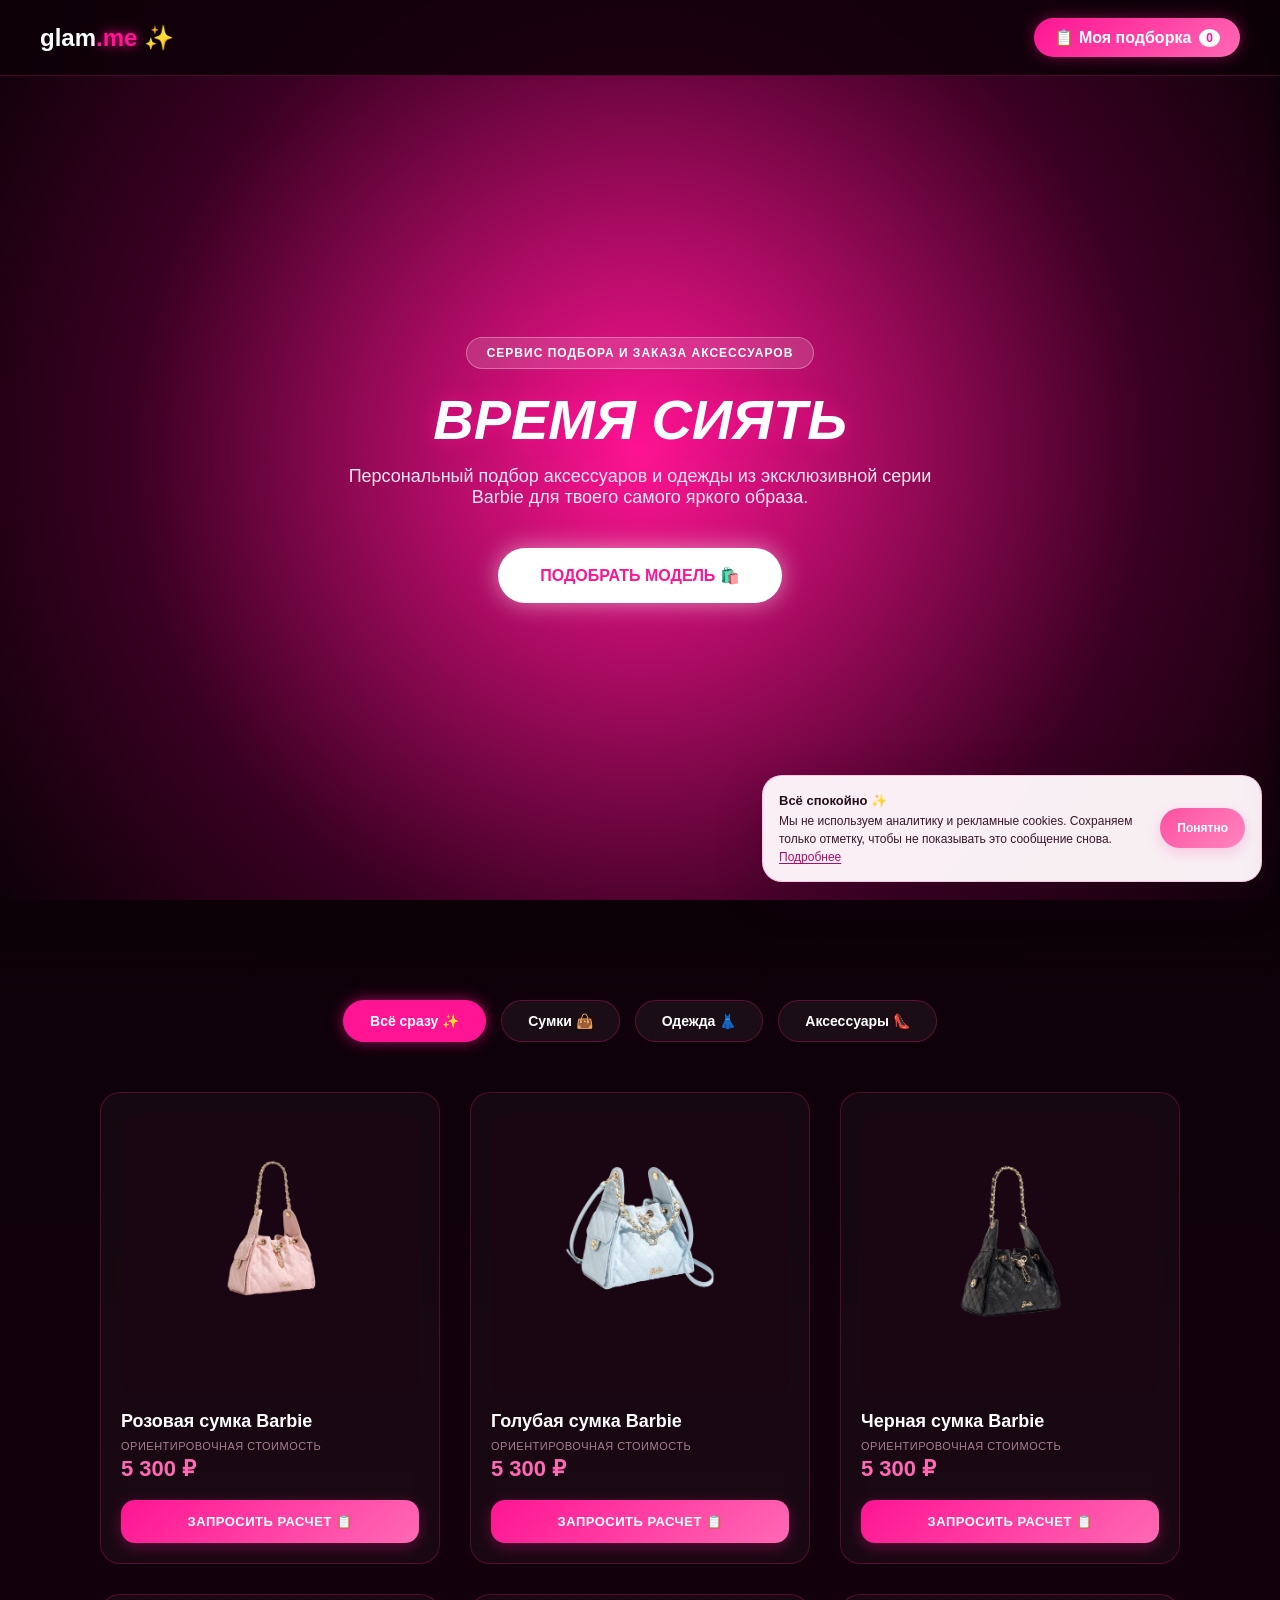
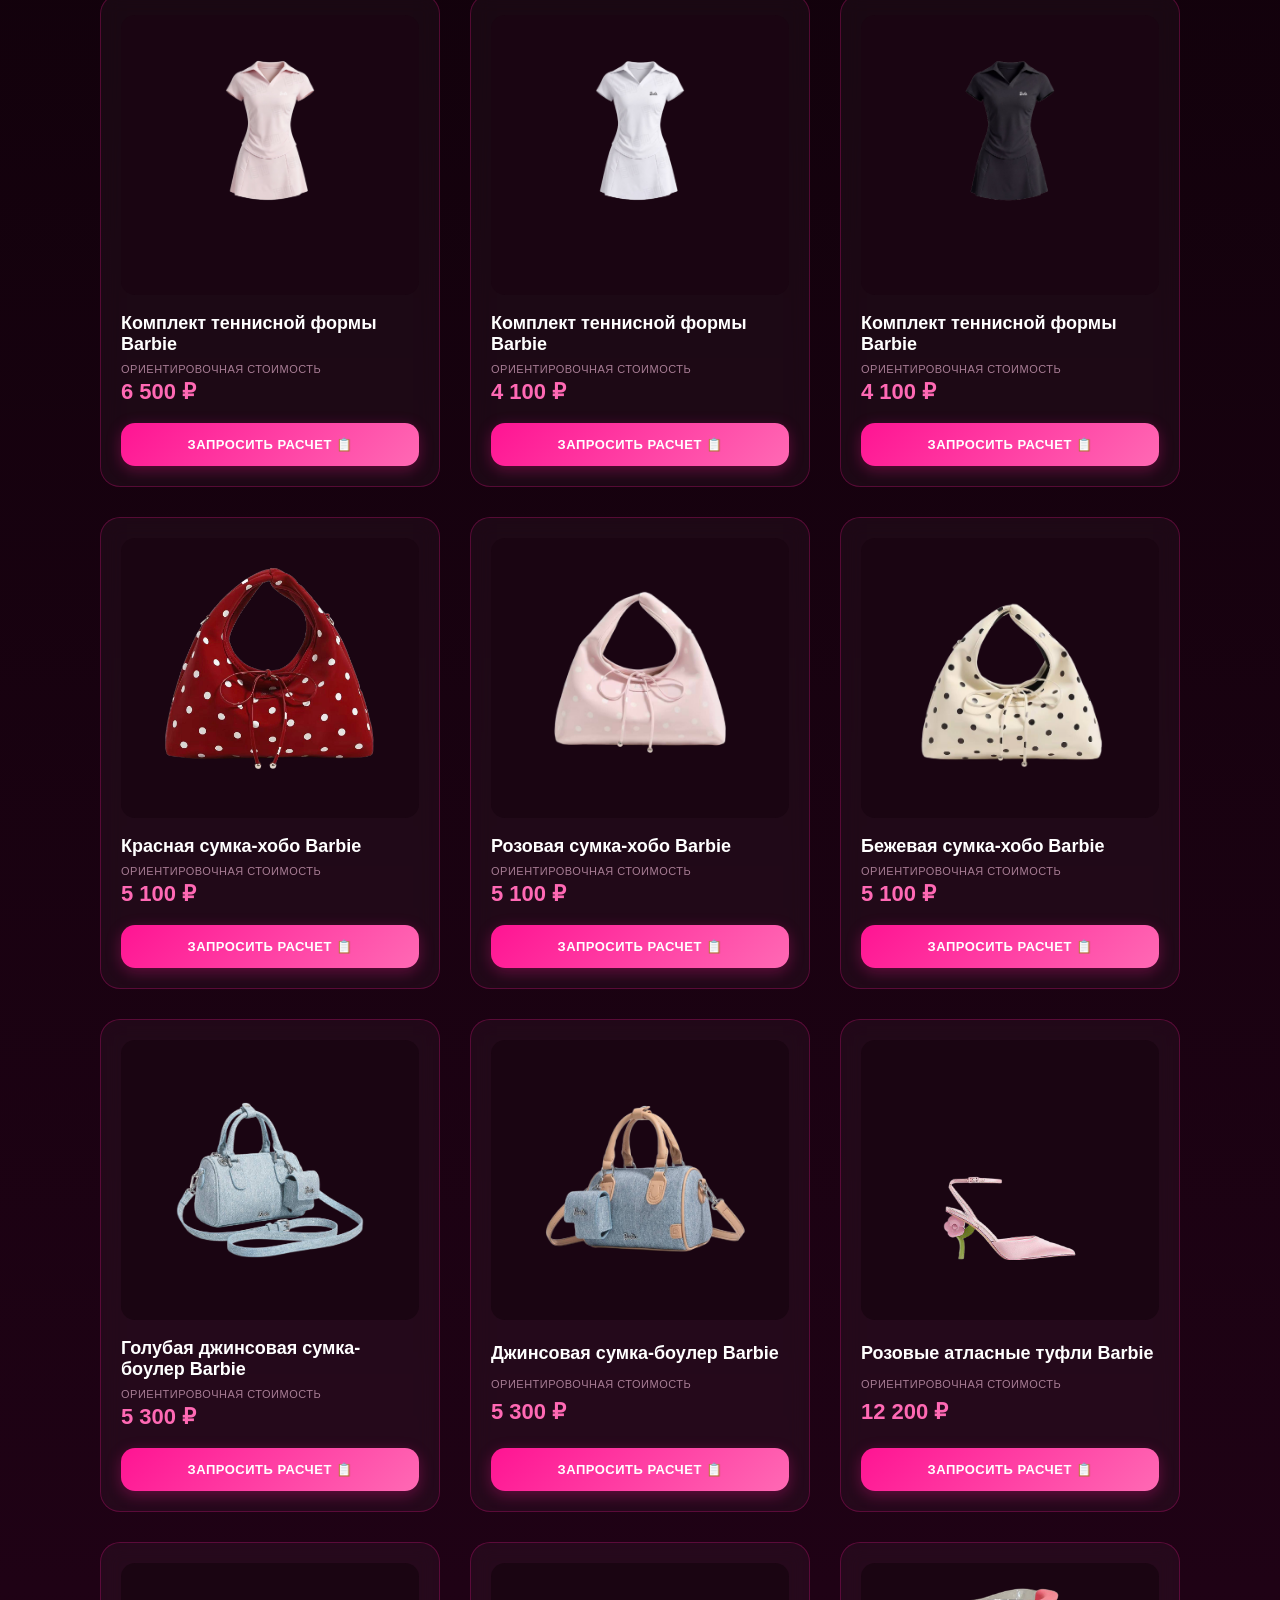
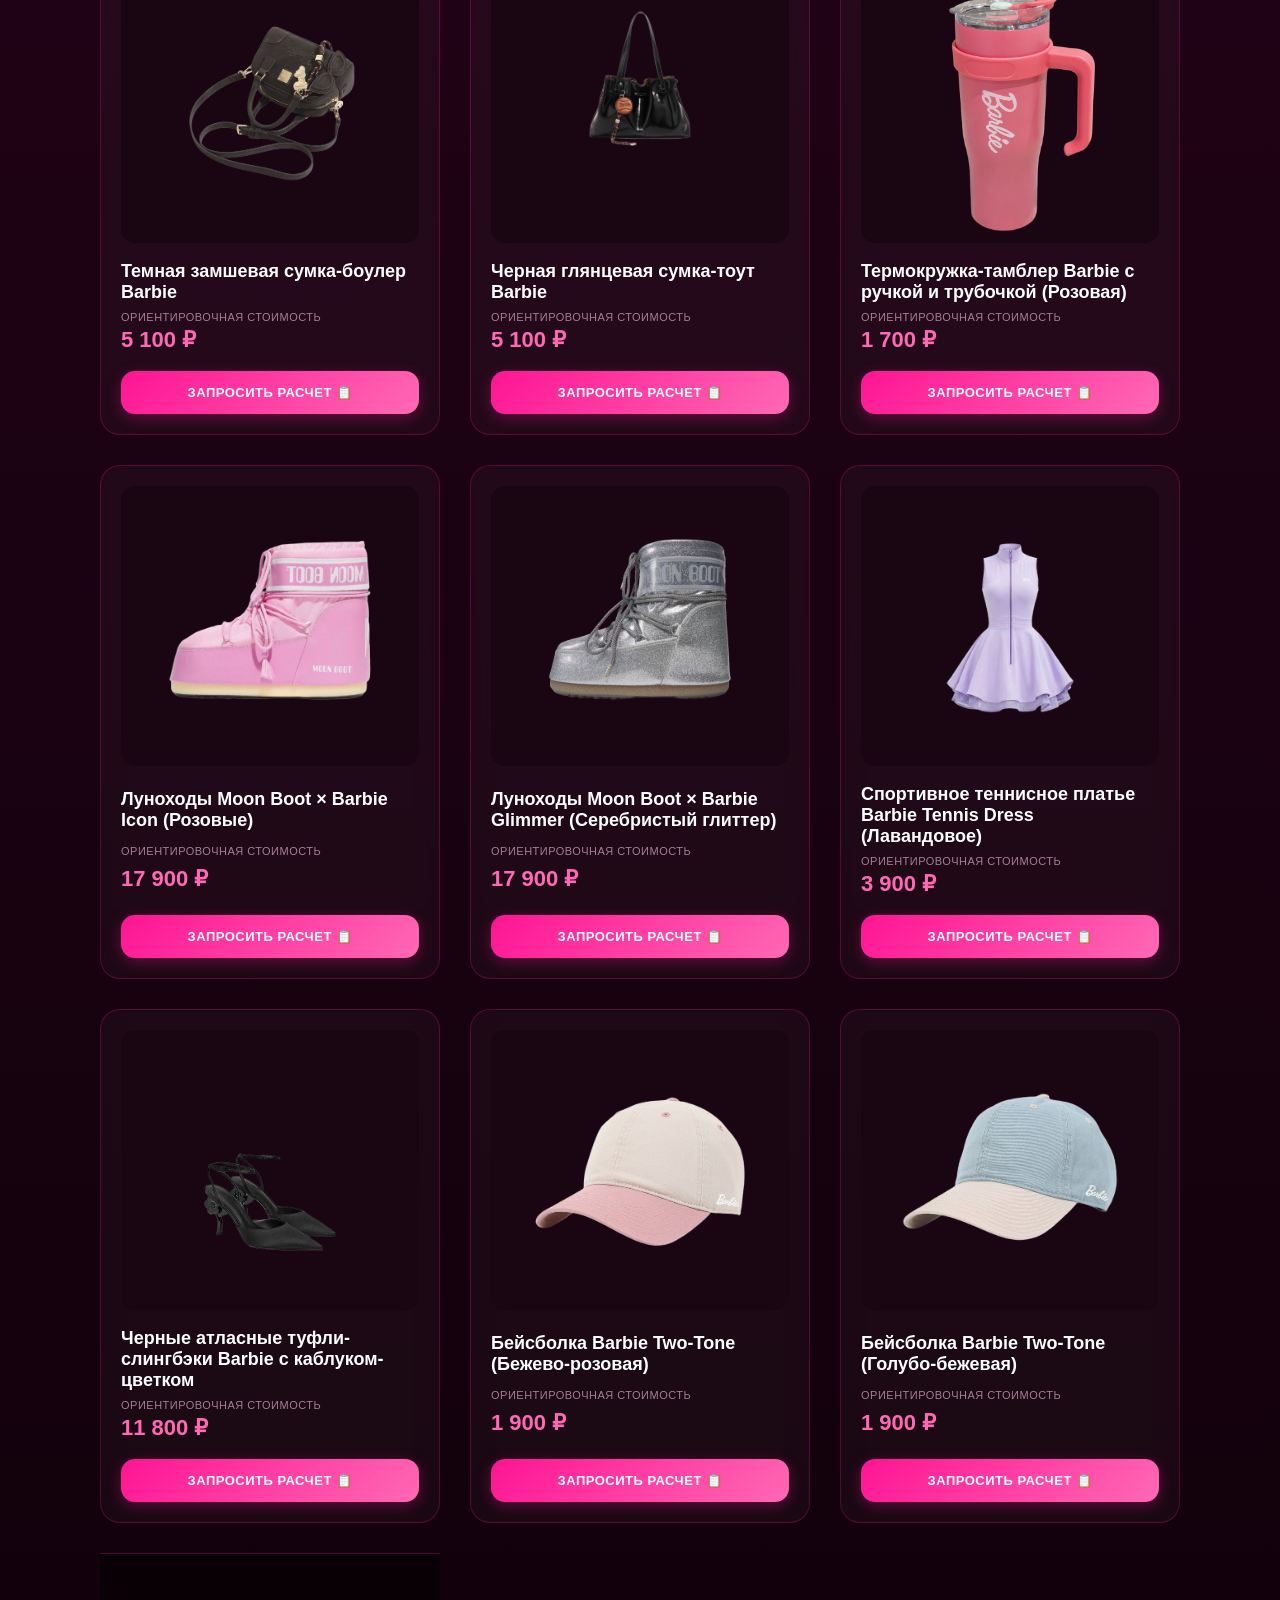
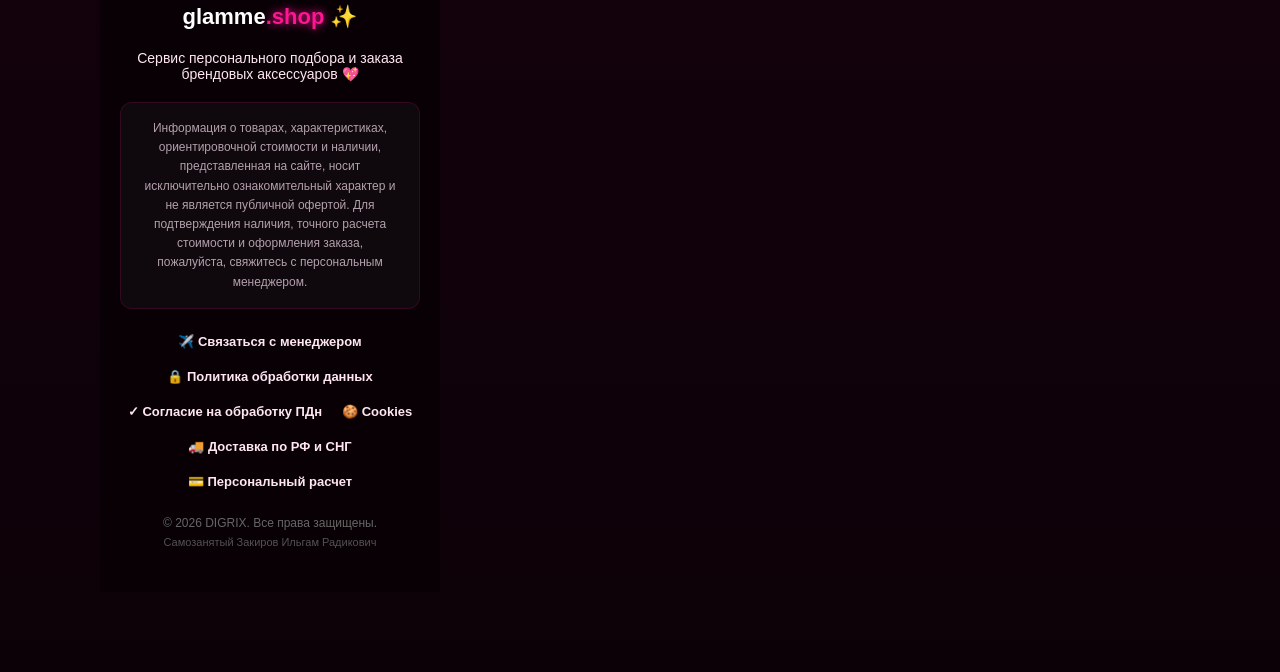
==== index.html @ 0df0a5aa "Improve GLAMME privacy compliance" ====
<!DOCTYPE html>
<html lang="ru">
<head>
  <link rel="icon" type="image/png" href="favicon.png">
  <meta charset="UTF-8">
  <meta name="viewport" content="width=device-width, initial-scale=1.0">
  <meta name="referrer" content="no-referrer">
  <title>GLAM.ME ✨ | Сервис подбора и заказа аксессуаров Барби</title>
  <link rel="canonical" href="https://glamme.shop/">
  <script src="privacy-notice.js" defer></script>
 <style>
    * {
      box-sizing: border-box;
      margin: 0;
      padding: 0;
      font-family: -apple-system, BlinkMacSystemFont, "Segoe UI", Arial, sans-serif;
    }

    html {
      scroll-behavior: smooth;
    }

    /* Кастомный курсор для всего сайта (Волшебная палочка) */
    body {
      background: #0d0108;
      cursor: url("data:image/svg+xml;utf8,<svg xmlns='http://www.w3.org/2000/svg' width='24' height='24' viewBox='0 0 24 24'><text y='20' font-size='18'>🪄</text></svg>"), auto;
      color: #ffffff;
      overflow-x: hidden;
    }

    /* При наведении на кнопки, ссылки и карточки (Блестки) */
    a, button, .card, .cat-btn, .qty-btn, .close-btn, .checkout-btn, .cart-trigger, .hero-btn {
      cursor: url("data:image/svg+xml;utf8,<svg xmlns='http://www.w3.org/2000/svg' width='24' height='24' viewBox='0 0 24 24'><text y='20' font-size='18'>✨</text></svg>"), pointer !important;
    }

    /* --- ОБНОВЛЕННЫЙ МОБИЛЬНЫЙ АДАПТИВ (iOS/Android/Telegram) --- */
    @media (max-width: 768px) {
      body {
        overflow-x: hidden;
      }

      /* Шапка */
      header {
        padding: 10px 14px !important;
      }
      .logo {
        font-size: 18px !important;
      }
      .cart-trigger {
        padding: 6px 12px !important;
        font-size: 12px !important;
        border-radius: 14px !important;
      }

      /* Главный экран (Hero) */
      .hero {
        padding: 70px 14px 30px !important;
        min-height: auto !important;
      }
      .hero-badge {
        font-size: 10px !important;
        padding: 5px 12px !important;
        margin-bottom: 12px !important;
      }
      .hero h1 {
        font-size: 32px !important;
        margin-bottom: 10px !important;
      }
      .hero p {
        font-size: 13px !important;
        line-height: 1.4 !important;
        margin-bottom: 20px !important;
      }

      /* Блок 5 шагов (аккуратный компактный скролл) */
      .steps-container {
        display: flex !important;
        flex-wrap: nowrap !important;
        overflow-x: auto !important;
        justify-content: flex-start !important;
        width: 100% !important;
        padding: 4px 0 10px !important;
        gap: 8px !important;
        -webkit-overflow-scrolling: touch;
      }
      .steps-container::-webkit-scrollbar {
        display: none;
      }
      .step-item {
        flex: 0 0 auto !important;
        font-size: 11px !important;
        padding: 6px 10px !important;
        white-space: nowrap !important;
      }
      .step-arrow {
        font-size: 10px !important;
      }

      .hero-btn {
        padding: 12px 28px !important;
        font-size: 12px !important;
        width: 100% !important;
        max-width: 280px !important;
      }

      /* Категории (строго в 1 строку со скроллом) */
      .shopping-world {
        padding: 30px 14px 60px !important;
      }
      .categories {
        display: flex !important;
        flex-wrap: nowrap !important;
        overflow-x: auto !important;
        justify-content: flex-start !important;
        padding-bottom: 8px !important;
        gap: 8px !important;
        margin-bottom: 25px !important;
        -webkit-overflow-scrolling: touch;
      }
      .categories::-webkit-scrollbar {
        display: none;
      }
      .cat-btn {
        padding: 8px 16px !important;
        font-size: 12px !important;
        flex: 0 0 auto !important;
        white-space: nowrap !important;
      }

      /* Сетка карточек */
      .grid {
        grid-template-columns: 1fr !important;
        gap: 16px !important;
      }
      .card {
        padding: 14px !important;
      }
      .img-container {
        height: 220px !important;
      }

      /* Корзина / Подборка */
      .cart-drawer {
        width: 100% !important;
        right: -100% !important;
      }
      .cart-drawer.open {
        right: 0 !important;
      }

      .modal {
        align-items: flex-start;
        overflow-y: auto;
        padding: 12px;
      }

      .modal-content {
        margin: auto 0;
        border-radius: 20px;
      }

      .modal-img-box,
      .modal-info {
        flex-basis: 100%;
      }

      .modal-img-box {
        min-height: 250px;
        padding: 18px;
      }

      .modal-img {
        max-height: 250px;
      }

      .modal-info {
        padding: 26px 18px;
      }
    }

    /* Навигация */
    header {
      position: fixed;
      top: 0;
      width: 100%;
      padding: 18px 40px;
      display: flex;
      justify-content: space-between;
      align-items: center;
      background: rgba(13, 1, 8, 0.85);
      backdrop-filter: blur(15px);
      z-index: 1000;
      border-bottom: 1px solid rgba(255, 20, 147, 0.25);
    }

    .logo {
      font-size: 24px;
      font-weight: 900;
      text-transform: lowercase;
      color: #ffffff;
      text-decoration: none;
    }

    .logo span {
      color: #ff1493;
      text-shadow: 0 0 12px #ff1493;
    }

    .cart-trigger {
      background: linear-gradient(135deg, #ff1493, #ff69b4);
      color: #fff;
      padding: 10px 20px;
      border-radius: 20px;
      font-weight: 800;
      cursor: pointer;
      display: flex;
      align-items: center;
      gap: 8px;
      box-shadow: 0 0 15px rgba(255, 20, 147, 0.4);
      transition: transform 0.2s;
    }

    .cart-trigger:hover {
      transform: scale(1.05);
    }

    .cart-badge {
      background: #fff;
      color: #ff1493;
      border-radius: 50%;
      padding: 2px 7px;
      font-size: 12px;
      font-weight: 900;
    }

    /* Главный Экран */
    .hero {
      min-height: 100vh;
      background: radial-gradient(circle at center, #ff1493 0%, #3a0022 65%, #0d0108 100%);
      display: flex;
      flex-direction: column;
      justify-content: center;
      align-items: center;
      text-align: center;
      padding: 100px 20px 60px;
    }

    .hero-badge {
      background: rgba(255, 255, 255, 0.15);
      border: 1px solid rgba(255, 255, 255, 0.3);
      backdrop-filter: blur(8px);
      padding: 8px 20px;
      border-radius: 30px;
      font-size: 12px;
      font-weight: 700;
      text-transform: uppercase;
      margin-bottom: 20px;
      letter-spacing: 1px;
    }

    .hero h1 {
      font-size: 56px;
      font-weight: 900;
      font-style: italic;
      text-transform: uppercase;
      line-height: 1.1;
      margin-bottom: 15px;
      text-shadow: 0 0 20px rgba(255, 20, 147, 0.6);
    }

    .hero p {
      font-size: 18px;
      color: #ffe6f2;
      max-width: 600px;
      margin-bottom: 40px;
    }

    /* Блок Путь клиента (5 шагов) */
    .steps-container {
      display: flex;
      align-items: center;
      justify-content: center;
      gap: 15px;
      margin-bottom: 40px;
      max-width: 950px;
      width: 100%;
    }

    .step-item {
      background: rgba(255, 255, 255, 0.08);
      border: 1px solid rgba(255, 255, 255, 0.2);
      backdrop-filter: blur(10px);
      padding: 12px 18px;
      border-radius: 16px;
      font-size: 13px;
      font-weight: 700;
      color: #fff;
      display: flex;
      align-items: center;
      gap: 8px;
      flex: 1;
      justify-content: center;
    }

    .step-arrow {
      color: #ff69b4;
      font-weight: 900;
    }

    .hero-btn {
      background: #ffffff;
      color: #ff1493;
      padding: 18px 42px;
      border-radius: 30px;
      font-weight: 900;
      text-transform: uppercase;
      border: none;
      cursor: pointer;
      box-shadow: 0 0 25px rgba(255, 255, 255, 0.5);
      transition: all 0.3s ease;
      text-decoration: none;
    }

    .hero-btn:hover {
      background: #ff1493;
      color: #ffffff;
      box-shadow: 0 0 35px #ff1493;
      transform: scale(1.05);
    }

    /* Секция Каталога */
    .shopping-world {
      min-height: 100vh;
      padding: 100px 20px 80px;
      background: linear-gradient(180deg, #0d0108 0%, #1f0215 50%, #0d0108 100%);
    }

    .categories {
      display: flex;
      justify-content: center;
      gap: 15px;
      margin-bottom: 50px;
      flex-wrap: wrap;
    }

    .cat-btn {
      background: rgba(255, 255, 255, 0.05);
      border: 1px solid rgba(255, 20, 147, 0.3);
      color: #fff;
      padding: 12px 26px;
      border-radius: 25px;
      font-weight: 700;
      font-size: 14px;
      cursor: pointer;
      transition: all 0.3s ease;
    }

    .cat-btn.active, .cat-btn:hover {
      background: #ff1493;
      border-color: #ff1493;
      box-shadow: 0 0 15px rgba(255, 20, 147, 0.6);
    }

    /* Сетка Товаров */
    .grid {
      display: grid;
      grid-template-columns: repeat(auto-fit, minmax(300px, 340px));
      justify-content: center;
      gap: 30px;
      max-width: 1200px;
      margin: 0 auto;
    }

    .card {
      background: rgba(255, 255, 255, 0.03);
      border: 1px solid rgba(255, 20, 147, 0.25);
      border-radius: 20px;
      padding: 20px;
      display: flex;
      flex-direction: column;
      justify-content: space-between;
      transition: all 0.3s ease;
      backdrop-filter: blur(10px);
      cursor: pointer;
      position: relative;
    }

    .card:hover {
      transform: translateY(-8px);
      border-color: #ff1493;
      box-shadow: 0 10px 30px rgba(255, 20, 147, 0.3);
      background: rgba(255, 20, 147, 0.05);
    }

    .zoom-hint {
      position: absolute;
      top: 30px;
      right: 30px;
      background: rgba(0, 0, 0, 0.6);
      color: #fff;
      font-size: 11px;
      padding: 5px 10px;
      border-radius: 12px;
      backdrop-filter: blur(4px);
      opacity: 0;
      transition: opacity 0.3s ease;
    }

    .card:hover .zoom-hint {
      opacity: 1;
    }

    .img-container {
      width: 100%;
      height: 280px;
      border-radius: 14px;
      overflow: hidden;
      background: #1a0512;
      display: flex;
      align-items: center;
      justify-content: center;
      margin-bottom: 18px;
    }

    .product-img {
      width: 100%;
      height: 100%;
      object-fit: contain;
      padding: 10px;
      transition: transform 0.3s ease;
    }

    .card:hover .product-img {
      transform: scale(1.05);
    }

    .product-title {
      font-size: 18px;
      font-weight: 800;
      margin-bottom: 8px;
      color: #ffffff;
    }

    .price-note {
      font-size: 11px;
      color: #a87d95;
      text-transform: uppercase;
      letter-spacing: 0.5px;
      margin-bottom: 4px;
    }

    .price {
      font-size: 22px;
      font-weight: 900;
      color: #ff69b4;
      margin-bottom: 18px;
    }

    .add-btn {
      width: 100%;
      background: linear-gradient(135deg, #ff1493, #ff69b4);
      color: #fff;
      border: none;
      padding: 14px;
      border-radius: 14px;
      font-size: 13px;
      font-weight: 800;
      text-transform: uppercase;
      letter-spacing: 0.5px;
      cursor: pointer;
      transition: all 0.3s ease;
      box-shadow: 0 4px 15px rgba(255, 20, 147, 0.3);
    }

    .add-btn:hover {
      box-shadow: 0 0 20px #ff1493;
      transform: scale(1.02);
    }

    /* МОДАЛЬНОЕ ОКНО ПРОСМОТРА */
    .modal {
      display: none;
      position: fixed;
      top: 0;
      left: 0;
      width: 100%;
      height: 100%;
      background: rgba(13, 1, 8, 0.9);
      backdrop-filter: blur(15px);
      z-index: 2000;
      justify-content: center;
      align-items: center;
      padding: 20px;
    }

    .modal.active {
      display: flex;
      animation: fadeIn 0.3s ease;
    }

    .modal-content {
      background: #180312;
      border: 1px solid #ff1493;
      border-radius: 24px;
      max-width: 800px;
      width: 100%;
      display: flex;
      flex-wrap: wrap;
      overflow: hidden;
      box-shadow: 0 0 50px rgba(255, 20, 147, 0.5);
      position: relative;
    }

    .close-btn {
      position: absolute;
      top: 15px;
      right: 20px;
      font-size: 28px;
      color: #fff;
      cursor: pointer;
      z-index: 10;
    }

    .modal-img-box {
      flex: 1 1 350px;
      background: #0d0108;
      display: flex;
      align-items: center;
      justify-content: center;
      padding: 30px;
    }

    .modal-img {
      max-width: 100%;
      max-height: 400px;
      object-fit: contain;
    }

    .modal-info {
      flex: 1 1 350px;
      padding: 40px 30px;
      display: flex;
      flex-direction: column;
      justify-content: center;
    }

    .modal-title {
      font-size: 26px;
      font-weight: 900;
      margin-bottom: 12px;
    }

    .modal-price {
      font-size: 24px;
      color: #ff69b4;
      font-weight: 900;
      margin-bottom: 20px;
    }

    .modal-desc {
      color: #ffe6f2;
      font-size: 14px;
      line-height: 1.6;
      margin-bottom: 30px;
    }

    /* БОКОВАЯ КОРЗИНА / ПОДБОРКА */
    .cart-drawer {
      position: fixed;
      top: 0;
      right: -420px;
      width: 100%;
      max-width: 400px;
      height: 100%;
      background: #150210;
      border-left: 1px solid #ff1493;
      box-shadow: -10px 0 30px rgba(0,0,0,0.8);
      z-index: 2500;
      transition: right 0.4s cubic-bezier(0.175, 0.885, 0.32, 1.275);
      display: flex;
      flex-direction: column;
      padding: 25px;
    }

    .cart-drawer.open {
      right: 0;
    }

    .cart-header {
      display: flex;
      justify-content: space-between;
      align-items: center;
      margin-bottom: 20px;
      padding-bottom: 15px;
      border-bottom: 1px solid rgba(255, 20, 147, 0.2);
    }

    .cart-title {
      font-size: 20px;
      font-weight: 900;
    }

    .cart-items {
      flex: 1;
      overflow-y: auto;
      display: flex;
      flex-direction: column;
      gap: 15px;
    }

    .cart-item {
      display: flex;
      align-items: center;
      gap: 12px;
      background: rgba(255, 255, 255, 0.05);
      padding: 10px;
      border-radius: 14px;
    }

    .cart-item-img {
      width: 60px;
      height: 60px;
      object-fit: contain;
      background: #0d0108;
      border-radius: 8px;
    }

    .cart-item-info {
      flex: 1;
    }

    .cart-item-title {
      font-size: 13px;
      font-weight: 700;
    }

    .cart-item-price {
      font-size: 13px;
      color: #ff69b4;
      font-weight: 800;
    }

    .qty-btn {
      background: #ff1493;
      border: none;
      color: #fff;
      width: 24px;
      height: 24px;
      border-radius: 6px;
      cursor: pointer;
      font-weight: 900;
    }

    .cart-footer {
      margin-top: 20px;
      padding-top: 15px;
      border-top: 1px solid rgba(255, 20, 147, 0.2);
    }

    .total-price {
      display: flex;
      justify-content: space-between;
      font-size: 18px;
      font-weight: 900;
      margin-bottom: 15px;
    }

    .checkout-btn {
      width: 100%;
      background: linear-gradient(135deg, #0088cc, #00bfff);
      color: #fff;
      border: none;
      padding: 16px;
      border-radius: 16px;
      font-size: 14px;
      font-weight: 900;
      text-transform: uppercase;
      cursor: pointer;
      display: flex;
      align-items: center;
      justify-content: center;
      gap: 8px;
      box-shadow: 0 4px 15px rgba(0, 136, 204, 0.4);
      transition: transform 0.2s;
    }

    .checkout-btn:hover {
      transform: scale(1.02);
    }

    .cart-overlay {
      display: none;
      position: fixed;
      top: 0;
      left: 0;
      width: 100%;
      height: 100%;
      background: rgba(0,0,0,0.6);
      backdrop-filter: blur(4px);
      z-index: 2400;
    }

    .cart-overlay.active {
      display: block;
    }

    @keyframes fadeIn {
      from { opacity: 0; transform: scale(0.95); }
      to { opacity: 1; transform: scale(1); }
    }

    /* ПОДВАЛ (FOOTER) И ЮРИДИЧЕСКИЙ ДИСКЛЕЙМЕР */
    footer {
      background: #080005;
      border-top: 1px solid rgba(255, 20, 147, 0.25);
      padding: 50px 20px 40px;
      text-align: center;
    }

    .footer-content {
      max-width: 850px;
      margin: 0 auto;
      display: flex;
      flex-direction: column;
      align-items: center;
      gap: 20px;
    }

    .footer-logo {
      font-size: 22px;
      font-weight: 900;
      color: #fff;
    }

    .footer-logo span {
      color: #ff1493;
      text-shadow: 0 0 10px #ff1493;
    }

    .legal-disclaimer {
      background: rgba(255, 255, 255, 0.03);
      border: 1px solid rgba(255, 20, 147, 0.15);
      padding: 16px 20px;
      border-radius: 12px;
      font-size: 12px;
      color: #b3a0ac;
      line-height: 1.6;
      text-align: center;
    }

    .footer-links {
      display: flex;
      gap: 20px;
      flex-wrap: wrap;
      justify-content: center;
      margin: 5px 0;
    }

    .footer-link {
      color: #ffe6f2;
      text-decoration: none;
      font-size: 13px;
      font-weight: 700;
      transition: color 0.3s;
    }

    .footer-link:hover {
      color: #ff1493;
    }

    .footer-copy {
      font-size: 12px;
      color: #666;
    }

    .privacy-check {
      display: flex;
      align-items: flex-start;
      gap: 10px;
      margin: 15px 0;
      font-size: 11px;
      color: #ffe6f2;
      text-align: left;
      cursor: pointer;
    }

    .privacy-check input[type="checkbox"] {
      accent-color: #ff1493;
      width: 15px;
      height: 15px;
      margin-top: 2px;
      cursor: pointer;
      flex-shrink: 0;
    }

    .privacy-check a {
      color: #ff69b4;
      text-decoration: underline;
    }

    /* СТИЛИ ДЛЯ КНОПКИ МЕНЕДЖЕРА И TELEGRAM FALLBACK */
    .modal-action-btn {
      width: 100%;
      margin-top: 12px;
      padding: 14px;
      border: none;
      border-radius: 14px;
      background: linear-gradient(135deg, #0088cc, #00bfff);
      color: #fff;
      font-size: 13px;
      font-weight: 800;
      cursor: pointer;
      transition: .25s;
    }

    .modal-action-btn:hover {
      transform: scale(1.02);
      box-shadow: 0 0 18px rgba(0, 191, 255, .45);
    }

    .tg-fallback {
      margin-top: 14px;
      padding: 14px;
      background: rgba(255, 255, 255, .05);
      border: 1px solid rgba(255, 20, 147, .2);
      border-radius: 14px;
      backdrop-filter: blur(8px);
      display: flex;
      flex-direction: column;
      gap: 10px;
      align-items: center;
    }

    .tg-fallback-title {
      font-size: 12px;
      color: #d9b7ca;
    }

    .copy-username-btn {
      width: 100%;
      border: none;
      padding: 12px;
      border-radius: 12px;
      background: #2d2030;
      color: white;
      font-weight: 700;
      cursor: pointer;
      transition: .25s;
    }

    .copy-username-btn:hover {
      background: #ff1493;
    }

    .privacy-check input[type="checkbox"]:focus-visible {
      outline: 2px solid #ffffff;
      outline-offset: 3px;
    }

    .consent-error {
      display: none;
      margin: -7px 0 12px;
      color: #ffb3d7;
      font-size: 11px;
      line-height: 1.45;
    }

    .consent-error.visible {
      display: block;
    }

    .sparkle-particle {
      position: fixed;
      z-index: 99999;
      pointer-events: none;
      color: var(--sparkle-color, #ff69b4);
      font-size: var(--sparkle-size, 14px);
      line-height: 1;
      animation: sparkleBurst 720ms ease-out forwards;
    }

    @keyframes sparkleBurst {
      from {
        opacity: 1;
        transform: translate(-50%, -50%) scale(0.7) rotate(0deg);
      }
      to {
        opacity: 0;
        transform: translate(calc(-50% + var(--sparkle-x)), calc(-50% + var(--sparkle-y))) scale(1.4) rotate(140deg);
      }
    }

    .cookie-note {
      position: fixed;
      right: 18px;
      bottom: max(18px, env(safe-area-inset-bottom));
      z-index: 1900;
      display: grid;
      grid-template-columns: minmax(0, 1fr) auto;
      gap: 14px;
      align-items: center;
      width: min(500px, calc(100% - 36px));
      padding: 15px 16px;
      border: 1px solid rgba(255, 105, 180, 0.3);
      border-radius: 20px;
      background: rgba(255, 247, 251, 0.97);
      box-shadow: 0 14px 44px rgba(34, 5, 24, 0.28);
      color: #3a172b;
      backdrop-filter: blur(14px);
    }

    .cookie-note[hidden] {
      display: none;
    }

    .cookie-note__text {
      font-size: 12px;
      line-height: 1.5;
    }

    .cookie-note__text strong {
      display: block;
      margin-bottom: 2px;
      color: #23101c;
      font-size: 13px;
    }

    .cookie-note__text a {
      color: #b20b68;
      text-underline-offset: 2px;
    }

    .cookie-note__button {
      min-height: 40px;
      padding: 10px 17px;
      border: 0;
      border-radius: 999px;
      background: linear-gradient(135deg, #ff4fa3, #ff86bd);
      color: #ffffff;
      font: inherit;
      font-size: 12px;
      font-weight: 800;
      cursor: pointer;
      box-shadow: 0 5px 14px rgba(255, 20, 147, 0.18);
    }

    .cookie-note__button:focus-visible {
      outline: 2px solid #3a172b;
      outline-offset: 3px;
    }

    @media (max-width: 560px) {
      .cookie-note {
        right: 12px;
        bottom: max(12px, env(safe-area-inset-bottom));
        width: calc(100% - 24px);
        grid-template-columns: 1fr;
        gap: 10px;
        padding: 14px;
        border-radius: 18px;
      }

      .cookie-note__button {
        width: 100%;
      }
    }

    @media (prefers-reduced-motion: reduce) {
      .sparkle-particle {
        display: none;
      }
    }
  </style>
</head>
<body>

  <header>
    <a href="#" class="logo">glam<span>.me</span> ✨</a>
    <div class="cart-trigger" onclick="toggleCart()">
      📋 Моя подборка <span class="cart-badge" id="cartCount">0</span>
    </div>
  </header>

  <section class="hero">
    <div class="hero-badge">Сервис подбора и заказа аксессуаров</div>
    <h1>время сиять</h1>
    <p>Персональный подбор аксессуаров и одежды из эксклюзивной серии Barbie для твоего самого яркого образа.</p>

    <a href="#catalog" class="hero-btn">Подобрать модель 🛍️</a>
  </section>

  <section class="shopping-world" id="catalog">
   
    <div class="categories">
      <button class="cat-btn active" onclick="filterCategory('all', this)">Всё сразу ✨</button>
      <button class="cat-btn" onclick="filterCategory('bags', this)">Сумки 👜</button>
      <button class="cat-btn" onclick="filterCategory('clothing', this)">Одежда 👗</button>
      <button class="cat-btn" onclick="filterCategory('accessories', this)">Аксессуары 👠</button>
    </div>

    <div class="grid">
      <!-- ТОВАР 1 -->
      <div class="card" data-category="bags" onclick="openModal('./bag1.PNG', 'Розовая сумка Barbie', 5300, 'Фирменная розовая сумочка из эксклюзивной коллекции Barbie.')">
        <span class="zoom-hint">🔍 Подробнее</span>
        <div class="img-container">
          <img src="./bag1.PNG" class="product-img" alt="Розовая сумка Barbie">
        </div>
        <div class="product-title">Розовая сумка Barbie</div>
        <div class="price-note">Ориентировочная стоимость</div>
        <div class="price">5 300 ₽</div>
        <button class="add-btn" onclick="event.stopPropagation(); addToCart('Розовая сумка Barbie', 5300, './bag1.PNG');">Запросить расчет 📋</button>
      </div>

      <!-- ТОВАР 2 -->
      <div class="card" data-category="bags" onclick="openModal('./bag2.PNG', 'Голубая сумка Barbie', 5300, 'Нежно-голубая модель для особенных образов.')">
        <span class="zoom-hint">🔍 Подробнее</span>
        <div class="img-container">
          <img src="./bag2.PNG" class="product-img" alt="Голубая сумка Barbie">
        </div>
        <div class="product-title">Голубая сумка Barbie</div>
        <div class="price-note">Ориентировочная стоимость</div>
        <div class="price">5 300 ₽</div>
        <button class="add-btn" onclick="event.stopPropagation(); addToCart('Голубая сумка Barbie', 5300, './bag2.PNG');">Запросить расчет 📋</button>
      </div>

      <!-- ТОВАР 3 -->
      <div class="card" data-category="bags" onclick="openModal('./bag3.PNG', 'Черная сумка Barbie', 5300, 'Классическая черная сумочка с яркими акцентами.')">
        <span class="zoom-hint">🔍 Подробнее</span>
        <div class="img-container">
          <img src="./bag3.PNG" class="product-img" alt="Черная сумка Barbie">
        </div>
        <div class="product-title">Черная сумка Barbie</div>
        <div class="price-note">Ориентировочная стоимость</div>
        <div class="price">5 300 ₽</div>
        <button class="add-btn" onclick="event.stopPropagation(); addToCart('Черная сумка Barbie', 5300, './bag3.PNG');">Запросить расчет 📋</button>
      </div>

      <!-- ТОВАР 4 -->
      <div class="card" data-category="clothing" onclick="openModal('./dress1.PNG', 'Комплект теннисной формы Barbie', 6500, 'Стильный спортивный комплект из теннисной серии Barbie.')">
        <span class="zoom-hint">🔍 Подробнее</span>
        <div class="img-container">
          <img src="./dress1.PNG" class="product-img" alt="Комплект теннисной формы Barbie">
        </div>
        <div class="product-title">Комплект теннисной формы Barbie</div>
        <div class="price-note">Ориентировочная стоимость</div>
        <div class="price">6 500 ₽</div>
        <button class="add-btn" onclick="event.stopPropagation(); addToCart('Комплект теннисной формы Barbie (Розовая)', 6500, './dress1.PNG');">Запросить расчет 📋</button>
      </div>

      <!-- ТОВАР 5 -->
      <div class="card" data-category="clothing" onclick="openModal('./dress2.PNG', 'Комплект теннисной формы Barbie', 6500, 'Стильный спортивный комплект из теннисной серии Barbie.')">
        <span class="zoom-hint">🔍 Подробнее</span>
        <div class="img-container">
          <img src="./dress2.PNG" class="product-img" alt="Комплект теннисной формы Barbie">
        </div>
        <div class="product-title">Комплект теннисной формы Barbie</div>
        <div class="price-note">Ориентировочная стоимость</div>
        <div class="price">4 100 ₽</div>
        <button class="add-btn" onclick="event.stopPropagation(); addToCart('Комплект теннисной формы Barbie (Белая)', 6500, './dress2.PNG');">Запросить расчет 📋</button>
      </div>

      <!-- ТОВАР 6 -->
      <div class="card" data-category="clothing" onclick="openModal('./dress3.PNG', 'Комплект теннисной формы Barbie', 5100, 'Стильный спортивный комплект из теннисной серии Barbie.')">
        <span class="zoom-hint">🔍 Подробнее</span>
        <div class="img-container">
          <img src="./dress3.PNG" class="product-img" alt="Комплект теннисной формы Barbie">
        </div>
        <div class="product-title">Комплект теннисной формы Barbie</div>
        <div class="price-note">Ориентировочная стоимость</div>
        <div class="price">4 100 ₽</div>
        <button class="add-btn" onclick="event.stopPropagation(); addToCart('Комплект теннисной формы Barbie (Черная)', 5100, './dress3.PNG');">Запросить расчет 📋</button>
      </div>

      <!-- ТОВАР 7 -->
      <div class="card" data-category="bags" onclick="openModal('./bag4.jpg', 'Красная сумка-хобо Barbie', 5300, 'Яркая красная сумка-хобо Barbie в стильный белый горошек.')">
        <span class="zoom-hint">🔍 Подробнее</span>
        <div class="img-container">
          <img src="./bag4.jpg" class="product-img" alt="Красная сумка-хобо Barbie">
        </div>
        <div class="product-title">Красная сумка-хобо Barbie</div>
        <div class="price-note">Ориентировочная стоимость</div>
        <div class="price">5 100 ₽</div>
        <button class="add-btn" onclick="event.stopPropagation(); addToCart('Красная сумка-хобо Barbie', 5300, './bag4.jpg');">Запросить расчет 📋</button>
      </div>

      <!-- ТОВАР 8 -->
      <div class="card" data-category="bags" onclick="openModal('./bag5.jpg', 'Розовая сумка-хобо Barbie', 5300, 'Элегантная розовая сумка-хобо Barbie в романтичный белый горошек.')">
        <span class="zoom-hint">🔍 Подробнее</span>
        <div class="img-container">
          <img src="./bag5.jpg" class="product-img" alt="Розовая сумка-хобо Barbie">
        </div>
        <div class="product-title">Розовая сумка-хобо Barbie</div>
        <div class="price-note">Ориентировочная стоимость</div>
        <div class="price">5 100 ₽</div>
        <button class="add-btn" onclick="event.stopPropagation(); addToCart('Розовая сумка-хобо Barbie', 5300, './bag5.jpg');">Запросить расчет 📋</button>
      </div>

      <!-- ТОВАР 9 -->
      <div class="card" data-category="bags" onclick="openModal('./bag6.jpg', 'Бежевая сумка-хобо Barbie', 5300, 'Утонченная бежевая сумка-хобо Barbie в классический черный горошек.')">
        <span class="zoom-hint">🔍 Подробнее</span>
        <div class="img-container">
          <img src="./bag6.jpg" class="product-img" alt="Бежевая сумка-хобо Barbie">
        </div>
        <div class="product-title">Бежевая сумка-хобо Barbie</div>
        <div class="price-note">Ориентировочная стоимость</div>
        <div class="price">5 100 ₽</div>
        <button class="add-btn" onclick="event.stopPropagation(); addToCart('Бежевая сумка-хобо Barbie', 5300, './bag6.jpg');">Запросить расчет 📋</button>
      </div>

      <!-- ТОВАР 10 -->
      <div class="card" data-category="bags" onclick="openModal('./bag7.jpg', 'Голубая джинсовая сумка-боулер Barbie', 5300, 'Трендовая голубая джинсовая сумка-боулер Barbie с мини-чехлом.')">
        <span class="zoom-hint">🔍 Подробнее</span>
        <div class="img-container">
          <img src="./bag7.jpg" class="product-img" alt="Голубая джинсовая сумка-боулер Barbie">
        </div>
        <div class="product-title">Голубая джинсовая сумка-боулер Barbie</div>
        <div class="price-note">Ориентировочная стоимость</div>
        <div class="price">5 300 ₽</div>
        <button class="add-btn" onclick="event.stopPropagation(); addToCart('Голубая джинсовая сумка-боулер Barbie', 5300, './bag7.jpg');">Запросить расчет 📋</button>
      </div>

      <!-- ТОВАР 11 -->
      <div class="card" data-category="bags" onclick="openModal('./bag8.jpg', 'Джинсовая сумка-боулер Barbie', 5300, 'Эффектная джинсовая сумка-боулер Barbie с бежевыми ручками.')">
        <span class="zoom-hint">🔍 Подробнее</span>
        <div class="img-container">
          <img src="./bag8.jpg" class="product-img" alt="Джинсовая сумка-боулер Barbie">
        </div>
        <div class="product-title">Джинсовая сумка-боулер Barbie</div>
        <div class="price-note">Ориентировочная стоимость</div>
        <div class="price">5 300 ₽</div>
        <button class="add-btn" onclick="event.stopPropagation(); addToCart('Джинсовая сумка-боулер Barbie', 5300, './bag8.jpg');">Запросить расчет 📋</button>
      </div>

      <!-- ТОВАР 12 -->
      <div class="card" data-category="accessories" onclick="openModal('./bag9.jpg', 'Розовые атласные туфли Barbie', 12000, 'Роскошные розовые атласные туфли Barbie со скульптурным каблуком-цветком.')">
        <span class="zoom-hint">🔍 Подробнее</span>
        <div class="img-container">
          <img src="./bag9.jpg" class="product-img" alt="Розовые атласные туфли Barbie">
        </div>
        <div class="product-title">Розовые атласные туфли Barbie</div>
        <div class="price-note">Ориентировочная стоимость</div>
        <div class="price">12 200 ₽</div>
        <button class="add-btn" onclick="event.stopPropagation(); addToCart('Розовые атласные туфли Barbie', 12000, './bag9.jpg');">Запросить расчет 📋</button>
      </div>

      <!-- ТОВАР 13 -->
      <div class="card" data-category="bags" onclick="openModal('./bag10.jpg', 'Темная замшевая сумка-боулер Barbie', 5300, 'Глубокая темная замшевая сумка-боулер Barbie с брелоками.')">
        <span class="zoom-hint">🔍 Подробнее</span>
        <div class="img-container">
          <img src="./bag10.jpg" class="product-img" alt="Темная замшевая сумка-боулер Barbie">
        </div>
        <div class="product-title">Темная замшевая сумка-боулер Barbie</div>
        <div class="price-note">Ориентировочная стоимость</div>
        <div class="price">5 100 ₽</div>
        <button class="add-btn" onclick="event.stopPropagation(); addToCart('Темная замшевая сумка-боулер Barbie', 5300, './bag10.jpg');">Запросить расчет 📋</button>
      </div>

      <!-- ТОВАР 14 -->
      <div class="card" data-category="bags" onclick="openModal('./bag11.jpg', 'Черная глянцевая сумка-тоут Barbie', 5300, 'Вместительная и дерзкая черная глянцевая сумка-тоут Barbie.')">
        <span class="zoom-hint">🔍 Подробнее</span>
        <div class="img-container">
          <img src="./bag11.jpg" class="product-img" alt="Черная глянцевая сумка-тоут Barbie">
        </div>
        <div class="product-title">Черная глянцевая сумка-тоут Barbie</div>
        <div class="price-note">Ориентировочная стоимость</div>
        <div class="price">5 100 ₽</div>
        <button class="add-btn" onclick="event.stopPropagation(); addToCart('Черная глянцевая сумка-тоут Barbie', 5300, './bag11.jpg');">Запросить расчет 📋</button>
      </div>

  <!-- item12.PNG -->
<div class="card" data-category="accessories" onclick="openModal('item12.PNG', 'Термокружка-тамблер Barbie с ручкой и трубочкой (Розовая)', 1700, 'Стильный термостакан объемом 1.2 л из нержавеющей стали. Сохраняет температуру горячих и холодных напитков до 12 часов.\n\nПараметры:\n• Объем: 1.2 л (40 oz)\n• Материал: Пищевая нержавеющая сталь 304, BPA-free пластик, силикон\n• Особенности: Подходит для стандартного автомобильного подстаканника, защита от протеканий\n• Цвет: Розовый матовый')">
  <span class="zoom-hint">🔍 Подробнее</span>
  <div class="img-container">
    <img src="item12.PNG" class="product-img" alt="Термокружка-тамблер Barbie">
  </div>
  <div class="product-title">Термокружка-тамблер Barbie с ручкой и трубочкой (Розовая)</div>
  <div class="price-note">Ориентировочная стоимость</div>
  <div class="price">1 700 ₽</div>
  <button class="add-btn" onclick="event.stopPropagation(); addToCart('Термокружка-тамблер Barbie с ручкой и трубочкой (Розовая)', 1700, 'item12.PNG');">Запросить расчет 📋</button>
</div>

<!-- item13.PNG -->
<div class="card" data-category="shoes" onclick="openModal('item13.PNG', 'Луноходы Moon Boot × Barbie Icon (Розовые)', 17900, 'Легендарные дутики Moon Boot в ярко-розовом исполнении Barbie. Легкая непромокаемая ткань, объёмный силуэт, фирменная шнуровка и нескользящая подошва.\n\nПараметры:\n• Материал верха: Водоотталливающий нейлон, экокожа\n• Подкладка: Мягкий утеплитель (мемори-пена)\n• Подошва: Терморезина (TRP)\n• Цвет: Розовый / Белый')">
  <span class="zoom-hint">🔍 Подробнее</span>
  <div class="img-container">
    <img src="item13.PNG" class="product-img" alt="Луноходы Moon Boot × Barbie Icon">
  </div>
  <div class="product-title">Луноходы Moon Boot × Barbie Icon (Розовые)</div>
  <div class="price-note">Ориентировочная стоимость</div>
  <div class="price">17 900 ₽</div>
  <button class="add-btn" onclick="event.stopPropagation(); addToCart('Луноходы Moon Boot × Barbie Icon (Розовые)', 17900, 'item13.PNG');">Запросить расчет 📋</button>
</div>

<!-- item14.PNG -->
<div class="card" data-category="shoes" onclick="openModal('item14.PNG', 'Луноходы Moon Boot × Barbie Glimmer (Серебристый глиттер)', 17900, 'Эффектные зимние дутики Moon Boot с сияющим серебряным глиттерным покрытием. Модель оснащена плотной регулируемой шнуровкой.\n\nПараметры:\n• Материал верха: Текстиль с глиттерным напылением, полимер\n• Подошва: Прозрачная терморезина с противоскользящим протектором\n• Особенности: Морозостойкость, влагозащита\n• Цвет: Серебристый / Глиттер')">
  <span class="zoom-hint">🔍 Подробнее</span>
  <div class="img-container">
    <img src="item14.PNG" class="product-img" alt="Луноходы Moon Boot × Barbie Glimmer">
  </div>
  <div class="product-title">Луноходы Moon Boot × Barbie Glimmer (Серебристый глиттер)</div>
  <div class="price-note">Ориентировочная стоимость</div>
  <div class="price">17 900 ₽</div>
  <button class="add-btn" onclick="event.stopPropagation(); addToCart('Луноходы Moon Boot × Barbie Glimmer (Серебристый глиттер)', 17900, 'item14.PNG');">Запросить расчет 📋</button>
</div>

<!-- item15.PNG -->
<div class="card" data-category="clothes" onclick="openModal('item15.PNG', 'Спортивное теннисное платье Barbie Tennis Dress (Лавандовое)', 3900, 'Элегантное спортивное платье-клёш с воротником-стойкой на молнии и двухслойной юбкой с сетчатым подолом из дышащей ткани.\n\nПараметры:\n• Материал: Бифлекс (полиэстер / спандекс), сетка\n• Детали: Застежка-молния спереди, аккуратная вышивка Barbie на груди\n• Крой: Приталенный, расклешенный книзу\n• Цвет: Лавандовый / Сиреневый')">
  <span class="zoom-hint">🔍 Подробнее</span>
  <div class="img-container">
    <img src="item15.PNG" class="product-img" alt="Спортивное теннисное платье Barbie Tennis Dress">
  </div>
  <div class="product-title">Спортивное теннисное платье Barbie Tennis Dress (Лавандовое)</div>
  <div class="price-note">Ориентировочная стоимость</div>
  <div class="price">3 900 ₽</div>
  <button class="add-btn" onclick="event.stopPropagation(); addToCart('Спортивное теннисное платье Barbie Tennis Dress (Лавандовое)', 3900, 'item15.PNG');">Запросить расчет 📋</button>
</div>

<!-- item16.PNG -->
<div class="card" data-category="shoes" onclick="openModal('item16.PNG', 'Черные атласные туфли-слингбэки Barbie с каблуком-цветком', 11800, 'Изящные вечерние туфли с острым носом, тонкими ремешками вокруг щиколотки и акцентным фигурным каблуком в форме бутона цветка.\n\nПараметры:\n• Материал верха: Плотный шелковистый атлас\n• Стелька: Натуральная кожа\n• Высота каблука: 8.5 см\n• Цвет: Черный')">
  <span class="zoom-hint">🔍 Подробнее</span>
  <div class="img-container">
    <img src="item16.PNG" class="product-img" alt="Черные атласные туфли-слингбэки Barbie">
  </div>
  <div class="product-title">Черные атласные туфли-слингбэки Barbie с каблуком-цветком</div>
  <div class="price-note">Ориентировочная стоимость</div>
  <div class="price">11 800 ₽</div>
  <button class="add-btn" onclick="event.stopPropagation(); addToCart('Черные атласные туфли-слингбэки Barbie с каблуком-цветком', 11800, 'item16.PNG');">Запросить расчет 📋</button>
</div>

<!-- item17.PNG -->
<div class="card" data-category="accessories" onclick="openModal('item17.PNG', 'Бейсболка Barbie Two-Tone (Бежево-розовая)', 1900, 'Двухцветная кепка в стиле casual из натурального хлопка. Светло-бежевая тулья сочетается с нежно-розовым изогнутым козырьком.\n\nПараметры:\n• Материал: 100% Хлопок\n• Размер: Регулируемый (металлическая пряжка сзади)\n• Цвет: Бежевый / Пудрово-розовый')">
  <span class="zoom-hint">🔍 Подробнее</span>
  <div class="img-container">
    <img src="item17.PNG" class="product-img" alt="Бейсболка Barbie Two-Tone Бежево-розовая">
  </div>
  <div class="product-title">Бейсболка Barbie Two-Tone (Бежево-розовая)</div>
  <div class="price-note">Ориентировочная стоимость</div>
  <div class="price">1 900 ₽</div>
  <button class="add-btn" onclick="event.stopPropagation(); addToCart('Бейсболка Barbie Two-Tone (Бежево-розовая)', 1900, 'item17.PNG');">Запросить расчет 📋</button>
</div>

<!-- item18.PNG -->
<div class="card" data-category="accessories" onclick="openModal('item18.PNG', 'Бейсболка Barbie Two-Tone (Голубо-бежевая)', 1900, 'Стильная хлопковая бейсболка в мягких пастельных тонах. Голубой купол гармонично дополнен бежевым козырьком.\n\nПараметры:\n• Материал: 100% Хлопок\n• Размер: Регулируемый\n• Цвет: Нежно-голубой / Бежевый')">
  <span class="zoom-hint">🔍 Подробнее</span>
  <div class="img-container">
    <img src="item18.PNG" class="product-img" alt="Бейсболка Barbie Two-Tone Голубо-бежевая">
  </div>
  <div class="product-title">Бейсболка Barbie Two-Tone (Голубо-бежевая)</div>
  <div class="price-note">Ориентировочная стоимость</div>
  <div class="price">1 900 ₽</div>
  <button class="add-btn" onclick="event.stopPropagation(); addToCart('Бейсболка Barbie Two-Tone (Голубо-бежевая)', 1900, 'item18.PNG');">Запросить расчет 📋</button>
</div>

 <!-- МОДАЛЬНОЕ ОКНО ПРОСМОТРА -->
  <div class="modal" id="productModal" onclick="closeModal()">
    <div class="modal-content" onclick="event.stopPropagation()">
      <span class="close-btn" onclick="closeModal()">&times;</span>
      <div class="modal-img-box">
        <img src="" id="modalImg" class="modal-img" alt="Детали товара">
      </div>
      <div class="modal-info">
        <h2 class="modal-title" id="modalTitle">Название модели</h2>
        <div class="price-note">Предварительный расчет</div>
        <div class="modal-price" id="modalPrice">0 ₽</div>
        <p class="modal-desc" id="modalDesc">Описание позиции появится здесь.</p>
        
        <button class="add-btn" id="modalAddBtn">
          Добавить в подборку 📋
        </button>

        <label class="privacy-check">
          <input type="checkbox" id="modalPrivacyAgree" aria-describedby="modalConsentError">
          <span>Даю отдельное <a href="consent.html" target="_blank" rel="noopener noreferrer">согласие на обработку персональных данных</a> для обращения через Telegram. С <a href="privacy.html" target="_blank" rel="noopener noreferrer">Политикой</a> ознакомлен(а).</span>
        </label>
        <div class="consent-error" id="modalConsentError" role="status" aria-live="polite">Поставьте галочку согласия перед переходом в Telegram.</div>

        <button class="modal-action-btn" onclick="sendSingleProductToTg()">
          💬 Написать менеджеру
        </button>

        <div class="tg-fallback">
          <span class="tg-fallback-title">
            Не открывается Telegram?
          </span>

          <button
            class="copy-username-btn"
            onclick="copyTgUsername('@kamillameneger', event)">
            Скопировать @kamillameneger 📋
          </button>
        </div>
      </div>
    </div>
  </div>

  <!-- ОВЕРЛЕЙ И БОКОВАЯ КОРЗИНА -->
  <div class="cart-overlay" id="cartOverlay" onclick="toggleCart()"></div>

  <div class="cart-drawer" id="cartDrawer">
    <div class="cart-header">
      <div class="cart-title">Ваша подборка 📋</div>
      <span class="close-btn" style="position:static;" onclick="toggleCart()">&times;</span>
    </div>

    <div class="cart-items" id="cartItems">
      <!-- Динамические товары -->
    </div>

    <div class="cart-footer">
      <!-- БЛОК ВВОДА ПРОМОКОДА -->
      <div style="margin-bottom: 15px;">
        <div style="display: flex; gap: 8px;">
          <input 
            type="text" 
            id="promoInput" 
            placeholder="Промокод" 
            style="
              flex: 1;
              padding: 10px 14px;
              background: rgba(255,255,255,0.05);
              border: 1px solid rgba(255, 20, 147, 0.4);
              border-radius: 12px;
              color: #fff;
              font-size: 13px;
              outline: none;
              text-transform: uppercase;
            "
          >
          <button 
            type="button" 
            onclick="applyPromoCode()"
            style="
              padding: 10px 16px;
              background: linear-gradient(135deg, #ff1493, #ff69b4);
              border: none;
              border-radius: 12px;
              color: #fff;
              font-weight: 800;
              cursor: pointer;
              font-size: 12px;
            "
          >Применить</button>
        </div>
        <div id="promoMsg" style="font-size: 11px; margin-top: 6px; display: none;"></div>
      </div>

      <div class="total-price">
        <span>Предварительно:</span>
        <span id="cartTotal">0 ₽</span>
      </div>

      <label class="privacy-check">
        <input type="checkbox" id="privacyAgree" aria-describedby="cartConsentError">
        <span>Даю отдельное <a href="consent.html" target="_blank" rel="noopener noreferrer">согласие на обработку персональных данных</a> для обращения через Telegram. С <a href="privacy.html" target="_blank" rel="noopener noreferrer">Политикой</a> ознакомлен(а).</span>
      </label>
      <div class="consent-error" id="cartConsentError" role="status" aria-live="polite">Поставьте галочку согласия перед переходом в Telegram.</div>

      <button class="checkout-btn" onclick="sendToTelegram()">Отправить менеджеру ✈️</button>
    </div>
  </div>

  <script>
    let cart = [];
    let appliedPromo = null;
    let promoDiscountTotal = 0;
    let currentProduct = null;

    // Скопировать юзернейм с обратной связью
    function copyTgUsername(username, event) {
      navigator.clipboard.writeText(username).then(() => {
        const btn = event.currentTarget;
        const old = btn.innerText;

        btn.innerText = "Скопировано! ✨";
        btn.style.background = "#00c853";

        setTimeout(() => {
          btn.innerText = old;
          btn.style.background = "";
        }, 1800);
      });
    }

    function requireConsent(checkboxId, errorId) {
      const checkbox = document.getElementById(checkboxId);
      const error = document.getElementById(errorId);

      if (!checkbox || !checkbox.checked) {
        if (error) error.classList.add('visible');
        if (checkbox) checkbox.focus();
        return false;
      }

      if (error) error.classList.remove('visible');
      return true;
    }

    // Отправить конкретный товар менеджеру
    function sendSingleProductToTg() {
      if (!currentProduct) return;
      if (!requireConsent('modalPrivacyAgree', 'modalConsentError')) return;

      const text = `Здравствуйте!

Меня заинтересовала позиция:

📦 ${currentProduct.title}

💰 Ориентировочная стоимость: ${currentProduct.price.toLocaleString()} ₽

Подскажите, пожалуйста:
• наличие;
• итоговую стоимость;
• сроки доставки.

Согласие на обработку персональных данных предоставлено.
Редакция согласия: 02.09.2026.`;

      window.open(
        "https://t.me/kamillameneger?text=" + encodeURIComponent(text),
        "_blank",
        "noopener,noreferrer"
      );
    }

    function triggerSparkles(event) {
      const originX = event && Number.isFinite(event.clientX) ? event.clientX : window.innerWidth / 2;
      const originY = event && Number.isFinite(event.clientY) ? event.clientY : window.innerHeight / 2;
      const colors = ['#ff1493', '#ff69b4', '#ffd166', '#ffffff'];

      for (let i = 0; i < 14; i += 1) {
        const particle = document.createElement('span');
        const angle = (Math.PI * 2 * i) / 14 + Math.random() * 0.35;
        const distance = 28 + Math.random() * 58;

        particle.className = 'sparkle-particle';
        particle.textContent = i % 3 === 0 ? '✦' : '•';
        particle.style.left = `${originX}px`;
        particle.style.top = `${originY}px`;
        particle.style.setProperty('--sparkle-x', `${Math.cos(angle) * distance}px`);
        particle.style.setProperty('--sparkle-y', `${Math.sin(angle) * distance}px`);
        particle.style.setProperty('--sparkle-color', colors[i % colors.length]);
        particle.style.setProperty('--sparkle-size', `${10 + Math.random() * 8}px`);
        document.body.appendChild(particle);

        particle.addEventListener('animationend', function () {
          particle.remove();
        }, { once: true });
      }
    }

    function filterCategory(category, btnElement) {
      document.querySelectorAll('.cat-btn').forEach(btn => btn.classList.remove('active'));
      btnElement.classList.add('active');

      const cards = document.querySelectorAll('.grid .card');
      cards.forEach(card => {
        const cardCategory = card.getAttribute('data-category');
        if (category === 'all' || cardCategory === category) {
          card.style.display = 'flex';
        } else {
          card.style.display = 'none';
        }
      });
    }

    function openModal(imgSrc, title, price, desc) {
      currentProduct = {
        title,
        price,
        img: imgSrc
      };

      document.getElementById('modalImg').src = imgSrc;
      document.getElementById('modalTitle').innerText = title;
      document.getElementById('modalPrice').innerText = price.toLocaleString() + ' ₽';
      document.getElementById('modalDesc').innerText = desc;
      const modalConsentError = document.getElementById('modalConsentError');
      if (modalConsentError) modalConsentError.classList.remove('visible');
      
      document.getElementById('modalAddBtn').onclick = function(e) {
        addToCart(title, price, imgSrc, e);
        closeModal();
      };

      document.getElementById('productModal').classList.add('active');
    }

    function closeModal() {
      document.getElementById('productModal').classList.remove('active');
    }

    function toggleCart() {
      document.getElementById('cartDrawer').classList.toggle('open');
      document.getElementById('cartOverlay').classList.toggle('active');
    }

    function addToCart(title, price, img, event) {
      if (event) triggerSparkles(event);

      const existingItem = cart.find(item => item.title === title);

      if (existingItem) {
        existingItem.quantity += 1;
      } else {
        cart.push({ title, price, img, quantity: 1 });
      }

      updateCartDisplay();
      toggleCart();
    }

    function changeQty(index, delta) {
      cart[index].quantity += delta;
      if (cart[index].quantity <= 0) {
        cart.splice(index, 1);
      }
      updateCartDisplay();
    }

    function applyPromoCode() {
      const input = document.getElementById('promoInput');
      const msg = document.getElementById('promoMsg');
      if (!input || !msg) return;

      const code = input.value.trim().toUpperCase();
      const totalCount = cart.reduce((sum, item) => sum + item.quantity, 0);

      if (totalCount === 0) {
        msg.style.display = 'block';
        msg.style.color = '#ff4d4d';
        msg.innerText = 'Сначала добавьте товары в подборку!';
        return;
      }

      if (code === 'БЛЕСК') {
        appliedPromo = 'БЛЕСК';
        msg.style.display = 'block';
        msg.style.color = '#00ff88';
        msg.innerText = `✨ Промокод БЛЕСК применен! (-300 ₽ на каждый товар)`;
      } else if (code === '') {
        appliedPromo = null;
        msg.style.display = 'none';
      } else {
        appliedPromo = null;
        msg.style.display = 'block';
        msg.style.color = '#ff4d4d';
        msg.innerText = 'Неверный промокод';
      }

      updateCartDisplay();
    }

    function updateCartDisplay() {
      const cartItemsContainer = document.getElementById('cartItems');
      const cartCount = document.getElementById('cartCount');
      const cartTotal = document.getElementById('cartTotal');

      // 1. Считаем общее количество
      const totalCount = cart.reduce((sum, item) => sum + item.quantity, 0);
      if (cartCount) cartCount.innerText = totalCount;

      // 2. Отрисовываем товары в подборке
      cartItemsContainer.innerHTML = '';
      if (cart.length === 0) {
        cartItemsContainer.innerHTML = '<div style="text-align:center; color:#888; margin-top:20px; font-size:13px;">Подборка пока пуста ✨</div>';
        appliedPromo = null;
        promoDiscountTotal = 0;
        const msg = document.getElementById('promoMsg');
        if (msg) msg.style.display = 'none';
      } else {
        cart.forEach((item, index) => {
          const itemEl = document.createElement('div');
          itemEl.className = 'cart-item';
          itemEl.innerHTML = `
            <img src="${item.img}" class="cart-item-img" alt="${item.title}">
            <div class="cart-item-info">
              <div class="cart-item-title">${item.title}</div>
              <div class="cart-item-price">${(item.price * item.quantity).toLocaleString()} ₽</div>
            </div>
            <div style="display:flex; align-items:center; gap:6px;">
              <button class="qty-btn" onclick="changeQty(${index}, -1)">-</button>
              <span style="font-size:12px; font-weight:800;">${item.quantity}</span>
              <button class="qty-btn" onclick="changeQty(${index}, 1)">+</button>
            </div>
          `;
          cartItemsContainer.appendChild(itemEl);
        });
      }

      // 3. Расчет стоимости и скидки
      const rawTotal = cart.reduce((sum, item) => sum + (item.price * item.quantity), 0);

      if (appliedPromo === 'БЛЕСК') {
        promoDiscountTotal = totalCount * 300;
      } else {
        promoDiscountTotal = 0;
      }

      const finalTotal = Math.max(0, rawTotal - promoDiscountTotal);

      if (promoDiscountTotal > 0) {
        cartTotal.innerHTML = `<s style="opacity: 0.5; font-size: 0.8em; margin-right: 6px;">${rawTotal.toLocaleString()} ₽</s> ${finalTotal.toLocaleString()} ₽`;
      } else {
        cartTotal.innerText = `${finalTotal.toLocaleString()} ₽`;
      }
    }

    function sendToTelegram() {
      if (!requireConsent('privacyAgree', 'cartConsentError')) return;

      if (cart.length === 0) {
        alert('Пожалуйста, добавьте хотя бы одну позицию в подборку!');
        return;
      }

      const rawTotal = cart.reduce((sum, item) => sum + (item.price * item.quantity), 0);
      const finalTotal = Math.max(0, rawTotal - promoDiscountTotal);

      let message = "Здравствуйте! Хочу уточнить детали и оформить заявку на подбор позиции из каталога glamme.shop:\n\n📋 Подборка позиций:\n";

      cart.forEach((item, index) => {
        const sum = item.price * item.quantity;
        message += `${index + 1}. ${item.title} (${item.quantity} шт.) — около ${sum.toLocaleString()} ₽\n`;
      });

      if (appliedPromo) {
        message += `\n🎟 Промокод: ${appliedPromo}`;
        message += `\n💖 Скидка: -${promoDiscountTotal.toLocaleString()} ₽ (300 ₽ × ${cart.reduce((s, k) => s + k.quantity, 0)} шт.)`;
      }

      message += `\n\n💰 Предварительный расчет: ${finalTotal.toLocaleString()} ₽\n\nПодскажите, пожалуйста, по следующим этапам:\n1. Уточнение наличия;\n2. Согласование итоговой цены;\n3. Способы оплаты;\n4. Детали доставки. ✨`;
      message += `\n\nСогласие на обработку персональных данных предоставлено.\nРедакция согласия: 02.09.2026.`;

      const telegramUrl = `https://t.me/kamillameneger?text=${encodeURIComponent(message)}`;
      window.open(telegramUrl, '_blank', 'noopener,noreferrer');
    }
  </script>

  <!-- ПОДВАЛ САЙТА С ЮРИДИЧЕСКИМ ДИСКЛЕЙМЕРОМ -->
  <footer>
    <div class="footer-content">
      <div class="footer-logo">glamme<span>.shop</span> ✨</div>
      <p style="font-size: 14px; color: #ffe6f2;">Сервис персонального подбора и заказа брендовых аксессуаров 💖</p>
      
      <!-- ДИСКЛЕЙМЕР ОТСУТСТВИЯ ПУБЛИЧНОЙ ОФЕРТЫ -->
      <div class="legal-disclaimer">
        Информация о товарах, характеристиках, ориентировочной стоимости и наличии, представленная на сайте, носит исключительно ознакомительный характер и не является публичной офертой. Для подтверждения наличия, точного расчета стоимости и оформления заказа, пожалуйста, свяжитесь с персональным менеджером.
      </div>

      <div class="footer-links">
        <a href="https://t.me/kamillameneger" target="_blank" rel="noopener noreferrer" class="footer-link">✈️ Связаться с менеджером</a>
        <a href="privacy.html" target="_blank" rel="noopener noreferrer" class="footer-link">🔒 Политика обработки данных</a>
        <a href="consent.html" target="_blank" rel="noopener noreferrer" class="footer-link">✓ Согласие на обработку ПДн</a>
        <a href="cookies.html" target="_blank" rel="noopener noreferrer" class="footer-link">🍪 Cookies</a>
        <span class="footer-link">🚚 Доставка по РФ и СНГ</span>
        <span class="footer-link">💳 Персональный расчет</span>
      </div>

      <!-- РЕКВИЗИТЫ И АВТОРСКИЕ ПРАВА -->
      <div class="footer-copy" style="line-height: 1.6;">
        © 2026 DIGRIX. Все права защищены.<br>
        <span style="opacity: 0.8; font-size: 11px;">Самозанятый Закиров Ильгам Радикович</span>
      </div>
    </div>
  </footer>

  <aside class="cookie-note" id="cookieNotice" aria-label="Информация о локальном хранилище" hidden>
    <div class="cookie-note__text">
      <strong>Всё спокойно ✨</strong>
      Мы не используем аналитику и рекламные cookies. Сохраняем только отметку, чтобы не показывать это сообщение снова. <a href="cookies.html" target="_blank" rel="noopener noreferrer">Подробнее</a>
    </div>
    <button class="cookie-note__button" id="cookieNoticeAccept" type="button">Понятно</button>
  </aside>

</body>
</html>
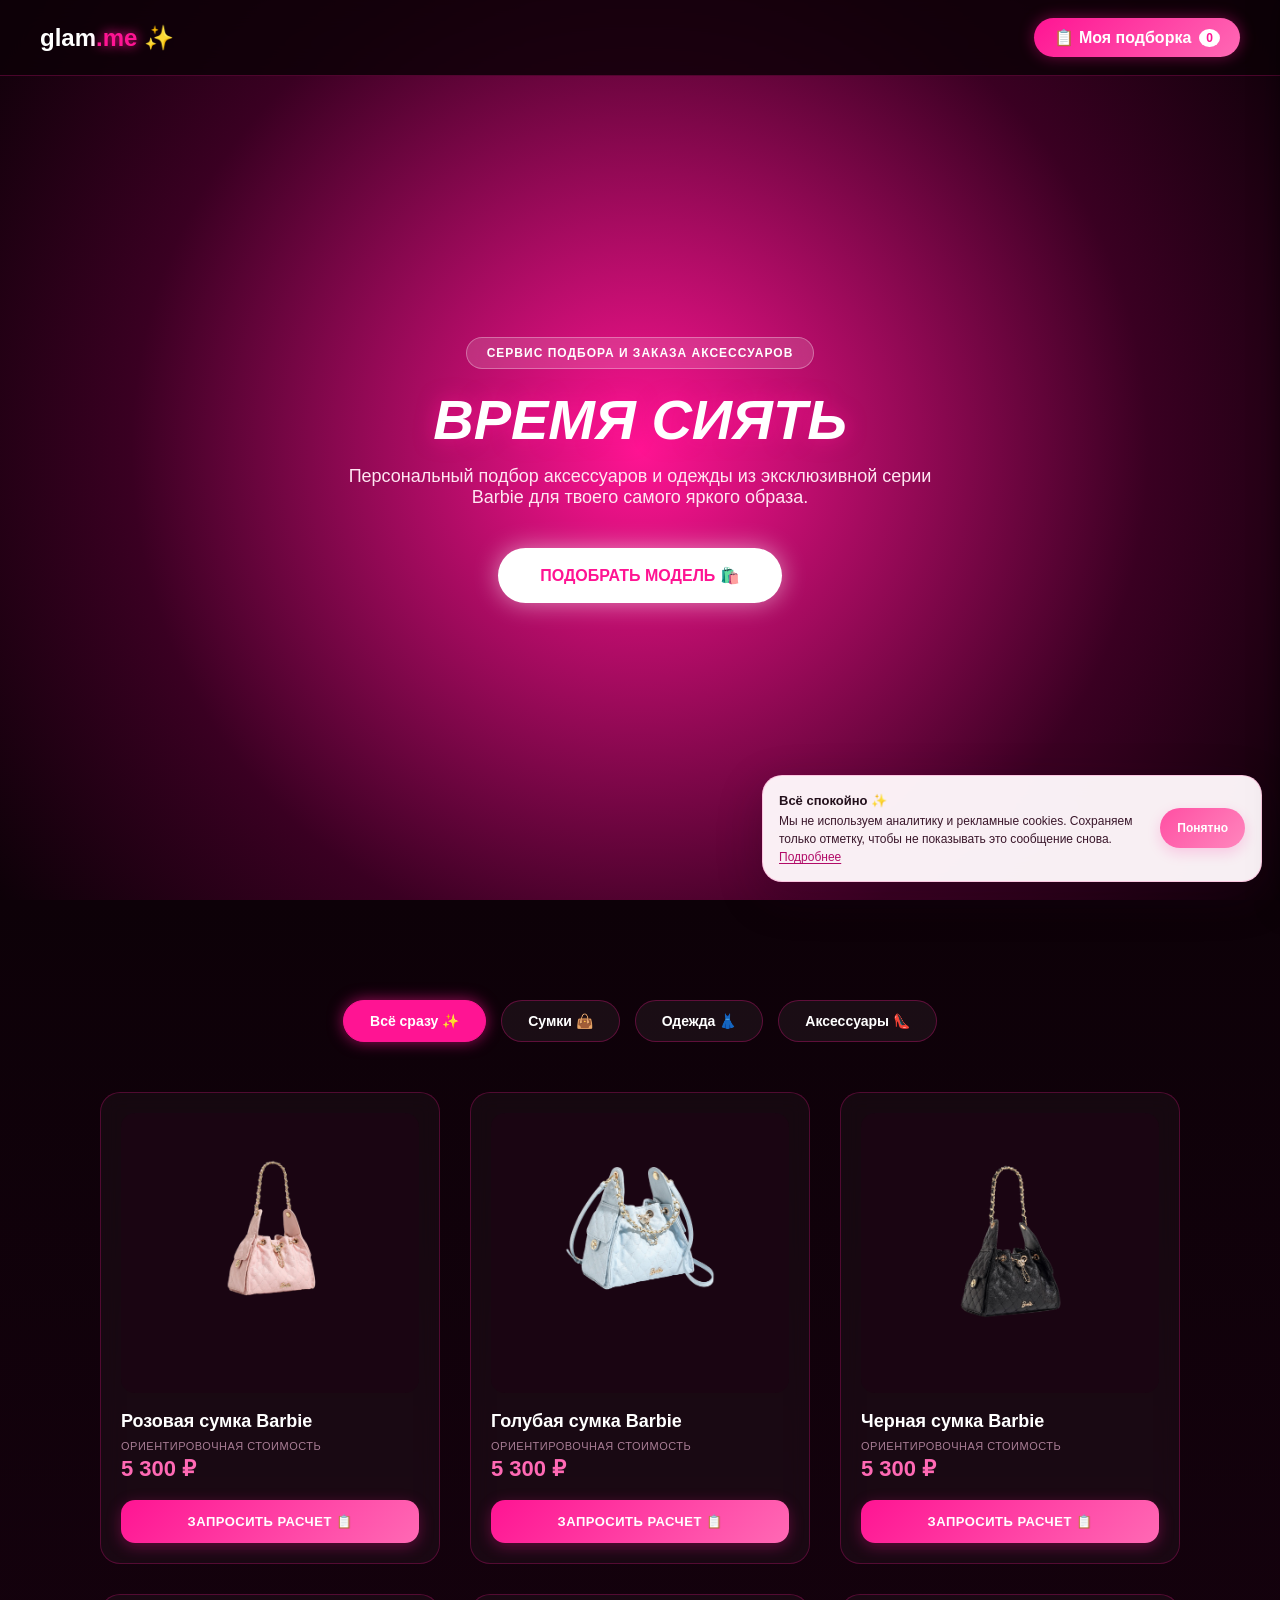
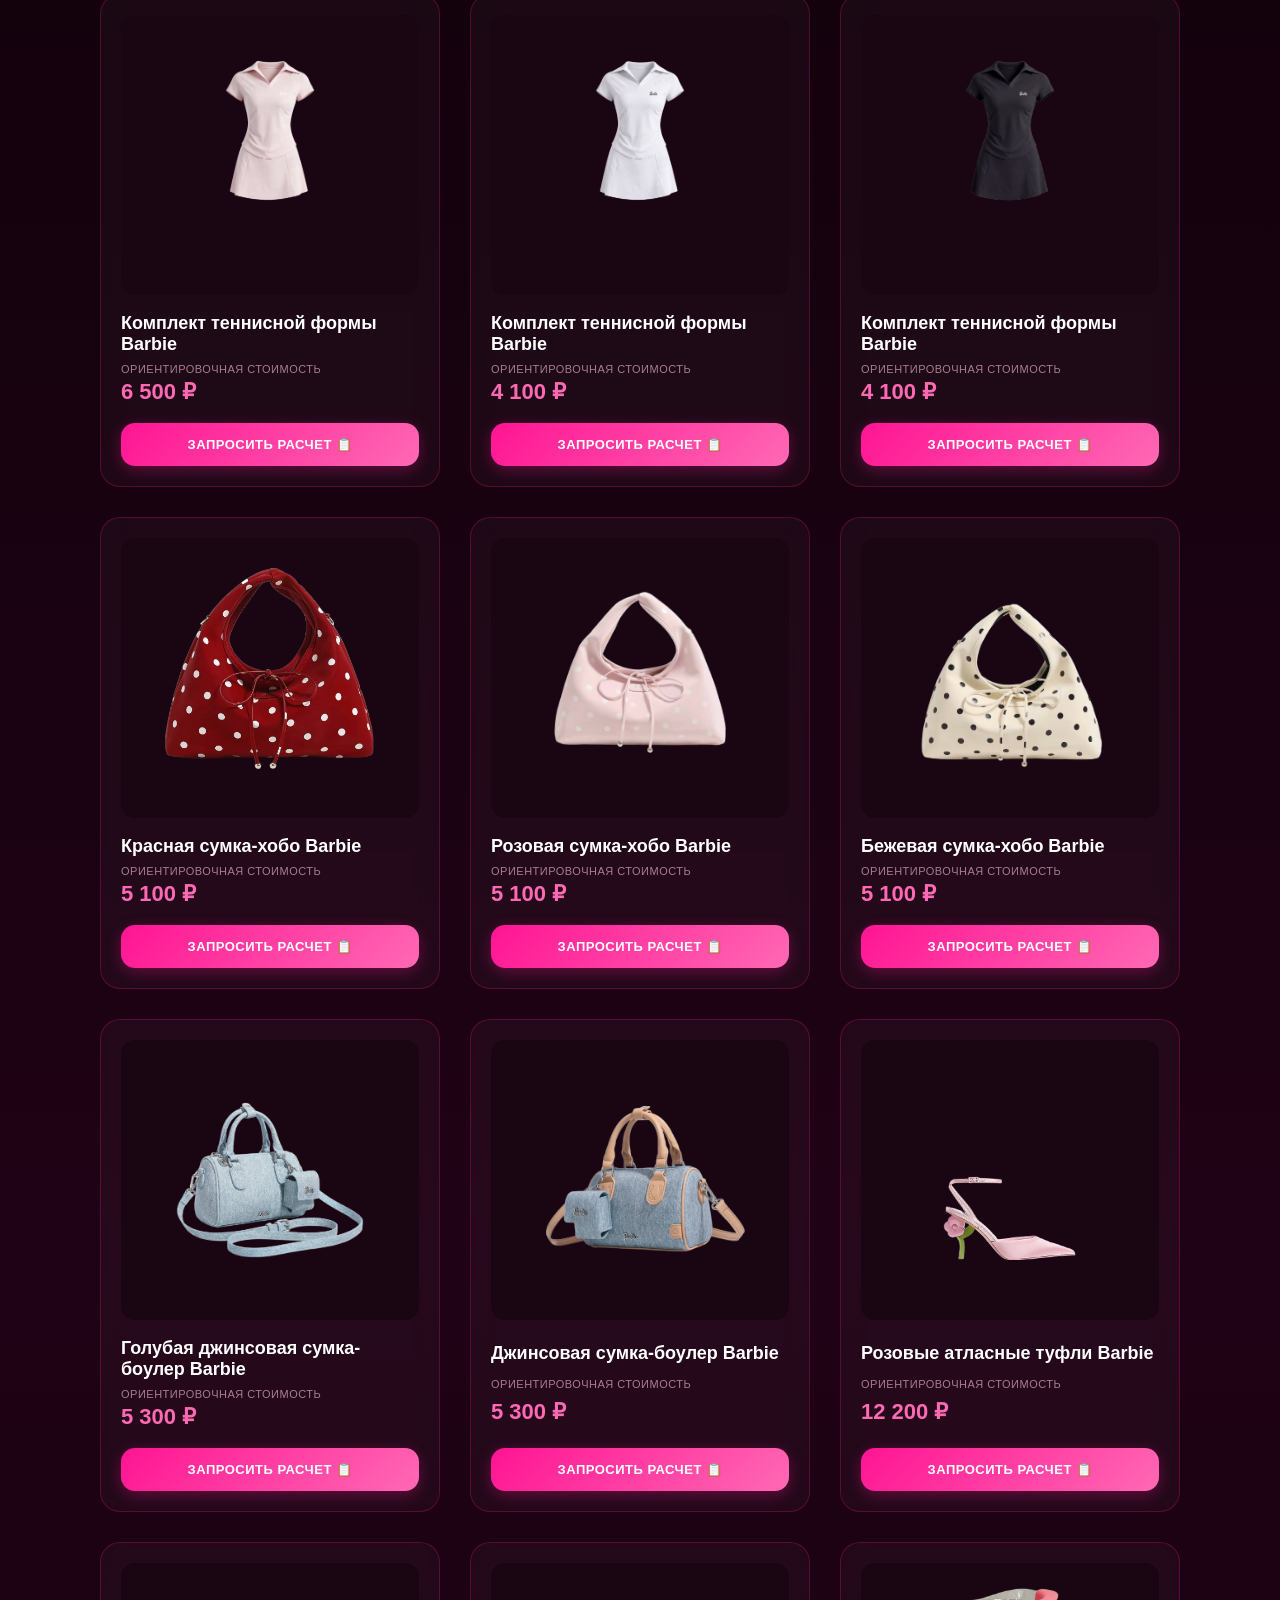
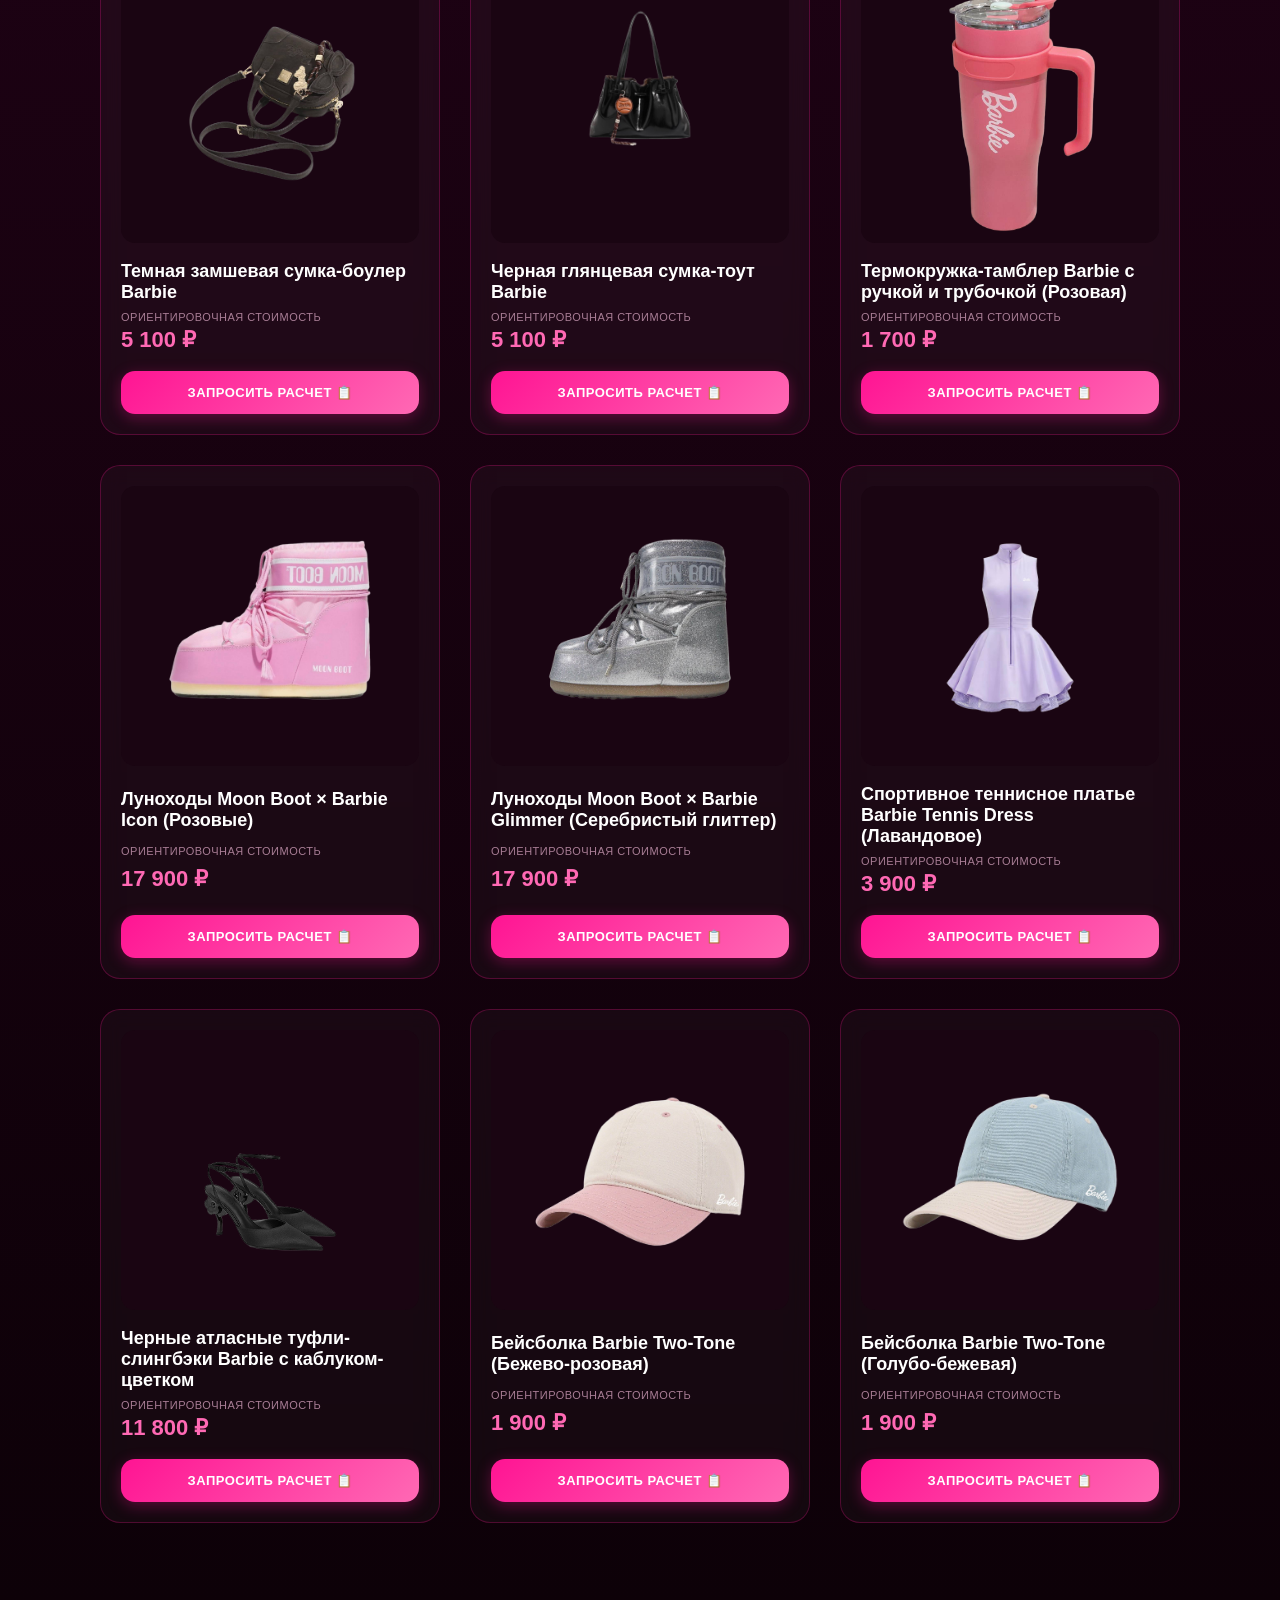
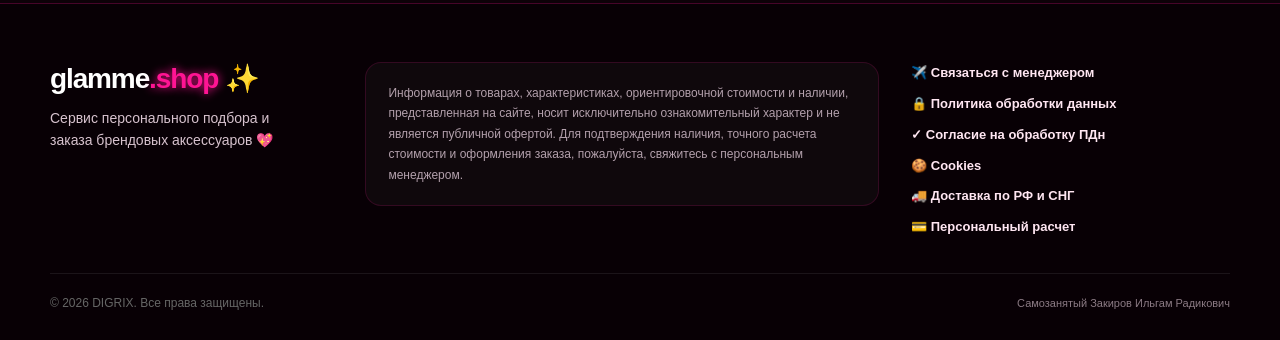
==== commit a598bb31: "Fix desktop footer layout" ====
--- a/index.html
+++ b/index.html
@@ -713,23 +713,27 @@
     footer {
       background: #080005;
       border-top: 1px solid rgba(255, 20, 147, 0.25);
-      padding: 50px 20px 40px;
-      text-align: center;
+      padding: 58px 32px 30px;
     }
 
     .footer-content {
-      max-width: 850px;
+      max-width: 1180px;
       margin: 0 auto;
-      display: flex;
-      flex-direction: column;
-      align-items: center;
-      gap: 20px;
+      display: grid;
+      grid-template-columns: minmax(210px, 0.8fr) minmax(360px, 1.45fr) minmax(250px, 0.9fr);
+      align-items: start;
+      gap: 32px;
+    }
+
+    .footer-brand {
+      text-align: left;
     }
 
     .footer-logo {
-      font-size: 22px;
+      font-size: 28px;
       font-weight: 900;
       color: #fff;
+      letter-spacing: -0.04em;
     }
 
     .footer-logo span {
@@ -737,23 +741,30 @@
       text-shadow: 0 0 10px #ff1493;
     }
 
+    .footer-tagline {
+      max-width: 260px;
+      margin-top: 12px;
+      color: #d7c2ce;
+      font-size: 14px;
+      line-height: 1.6;
+    }
+
     .legal-disclaimer {
       background: rgba(255, 255, 255, 0.03);
       border: 1px solid rgba(255, 20, 147, 0.15);
-      padding: 16px 20px;
-      border-radius: 12px;
+      padding: 20px 22px;
+      border-radius: 16px;
       font-size: 12px;
       color: #b3a0ac;
-      line-height: 1.6;
-      text-align: center;
+      line-height: 1.7;
+      text-align: left;
     }
 
     .footer-links {
-      display: flex;
-      gap: 20px;
-      flex-wrap: wrap;
-      justify-content: center;
-      margin: 5px 0;
+      display: grid;
+      gap: 12px;
+      justify-items: start;
+      padding-top: 2px;
     }
 
     .footer-link {
@@ -761,6 +772,7 @@
       text-decoration: none;
       font-size: 13px;
       font-weight: 700;
+      line-height: 1.45;
       transition: color 0.3s;
     }
 
@@ -769,8 +781,88 @@
     }
 
     .footer-copy {
+      grid-column: 1 / -1;
+      display: flex;
+      align-items: center;
+      justify-content: space-between;
+      gap: 24px;
+      width: 100%;
+      margin-top: 4px;
+      padding-top: 22px;
+      border-top: 1px solid rgba(255, 255, 255, 0.08);
       font-size: 12px;
       color: #666;
+    }
+
+    .footer-operator {
+      color: #8b7a84;
+      font-size: 11px;
+      text-align: right;
+    }
+
+    @media (max-width: 900px) {
+      .footer-content {
+        grid-template-columns: minmax(190px, 0.75fr) minmax(330px, 1.25fr);
+      }
+
+      .footer-links {
+        grid-column: 1 / -1;
+        display: flex;
+        flex-wrap: wrap;
+        gap: 12px 22px;
+      }
+    }
+
+    @media (max-width: 768px) {
+      footer {
+        padding: 42px 16px 30px;
+        text-align: center;
+      }
+
+      .footer-content {
+        display: flex;
+        flex-direction: column;
+        align-items: center;
+        gap: 20px;
+      }
+
+      .footer-brand,
+      .legal-disclaimer {
+        text-align: center;
+      }
+
+      .footer-logo {
+        font-size: 22px;
+      }
+
+      .footer-tagline {
+        max-width: 320px;
+        margin-top: 8px;
+      }
+
+      .legal-disclaimer {
+        padding: 16px 18px;
+      }
+
+      .footer-links {
+        display: flex;
+        justify-content: center;
+        justify-items: initial;
+        gap: 14px 20px;
+        padding-top: 0;
+      }
+
+      .footer-copy {
+        display: block;
+        padding-top: 18px;
+        line-height: 1.7;
+      }
+
+      .footer-operator {
+        display: block;
+        margin-top: 4px;
+        text-align: center;
+      }
     }
 
     .privacy-check {
@@ -1250,6 +1342,9 @@
   <div class="price">1 900 ₽</div>
   <button class="add-btn" onclick="event.stopPropagation(); addToCart('Бейсболка Barbie Two-Tone (Голубо-бежевая)', 1900, 'item18.PNG');">Запросить расчет 📋</button>
 </div>
+
+    </div>
+  </section>
 
  <!-- МОДАЛЬНОЕ ОКНО ПРОСМОТРА -->
   <div class="modal" id="productModal" onclick="closeModal()">
@@ -1640,8 +1735,10 @@
   <!-- ПОДВАЛ САЙТА С ЮРИДИЧЕСКИМ ДИСКЛЕЙМЕРОМ -->
   <footer>
     <div class="footer-content">
-      <div class="footer-logo">glamme<span>.shop</span> ✨</div>
-      <p style="font-size: 14px; color: #ffe6f2;">Сервис персонального подбора и заказа брендовых аксессуаров 💖</p>
+      <div class="footer-brand">
+        <div class="footer-logo">glamme<span>.shop</span> ✨</div>
+        <p class="footer-tagline">Сервис персонального подбора и заказа брендовых аксессуаров 💖</p>
+      </div>
       
       <!-- ДИСКЛЕЙМЕР ОТСУТСТВИЯ ПУБЛИЧНОЙ ОФЕРТЫ -->
       <div class="legal-disclaimer">
@@ -1658,9 +1755,9 @@
       </div>
 
       <!-- РЕКВИЗИТЫ И АВТОРСКИЕ ПРАВА -->
-      <div class="footer-copy" style="line-height: 1.6;">
-        © 2026 DIGRIX. Все права защищены.<br>
-        <span style="opacity: 0.8; font-size: 11px;">Самозанятый Закиров Ильгам Радикович</span>
+      <div class="footer-copy">
+        <span>© 2026 DIGRIX. Все права защищены.</span>
+        <span class="footer-operator">Самозанятый Закиров Ильгам Радикович</span>
       </div>
     </div>
   </footer>
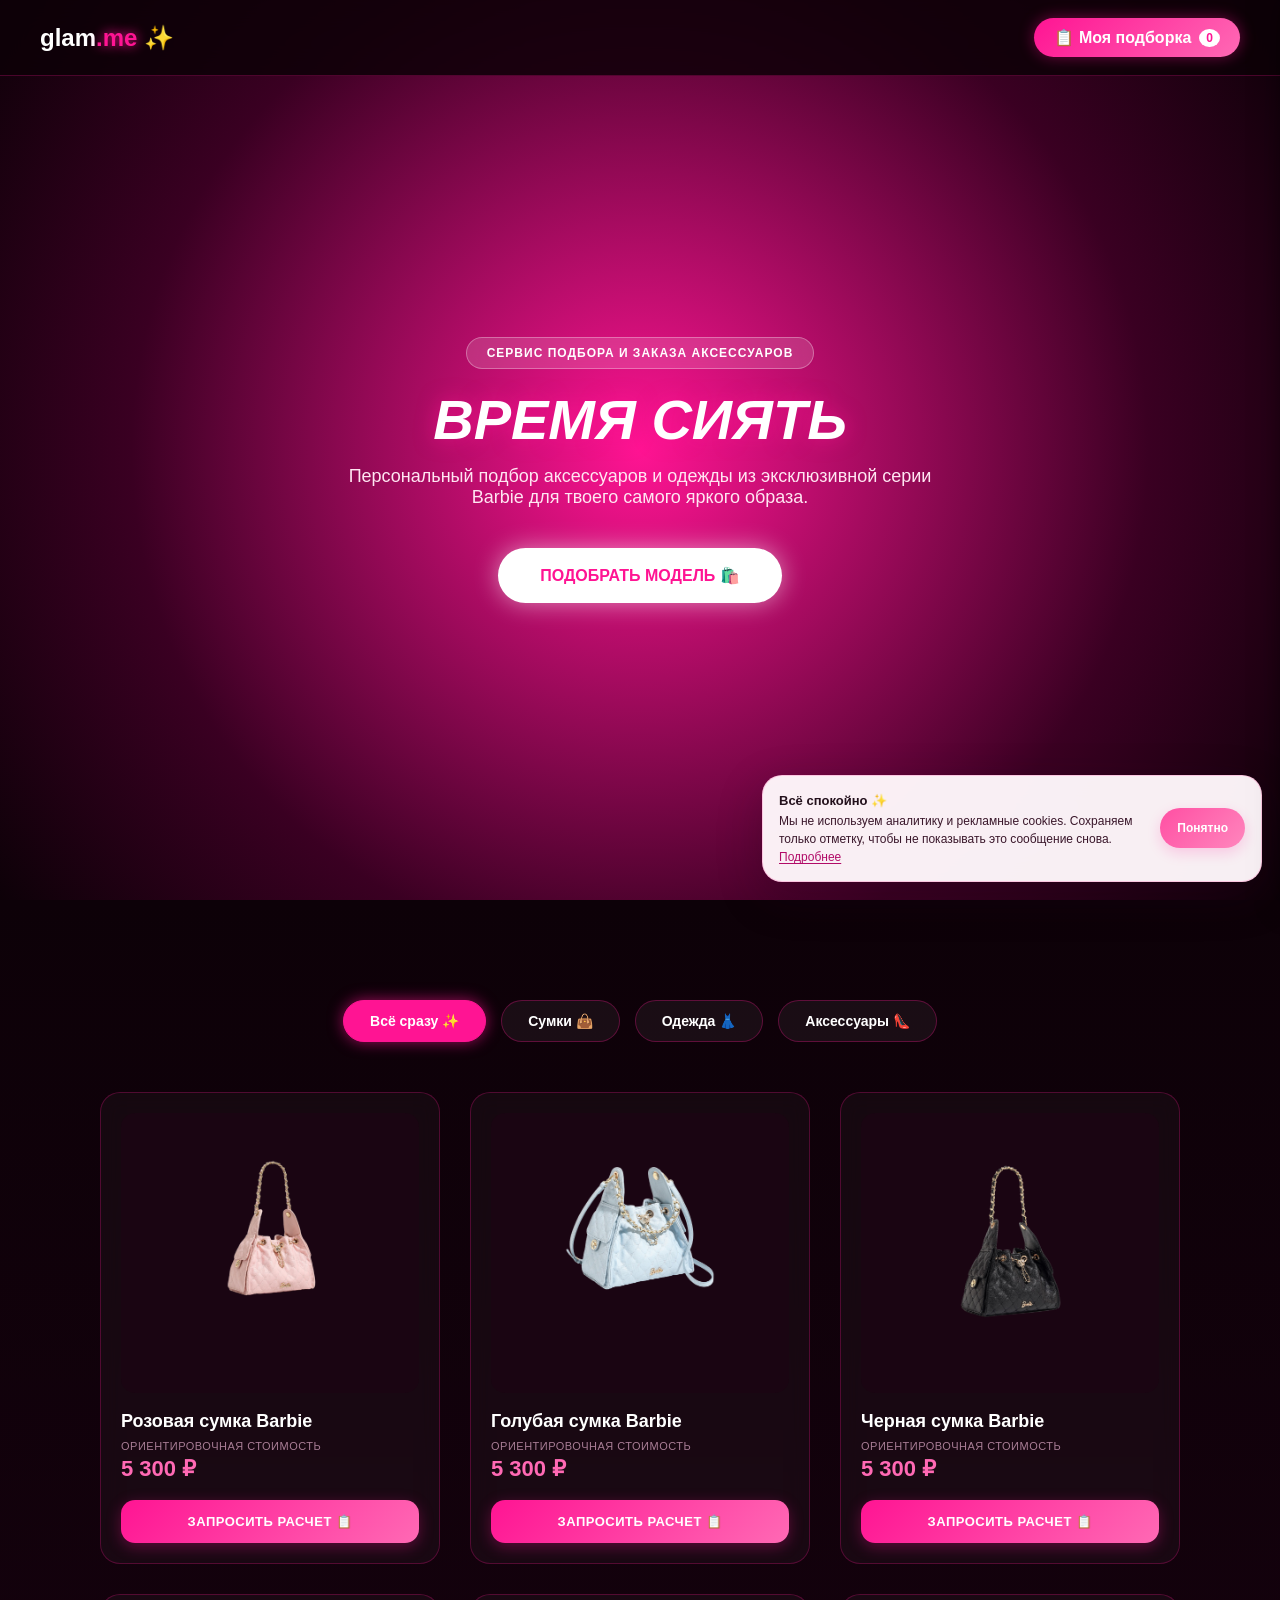
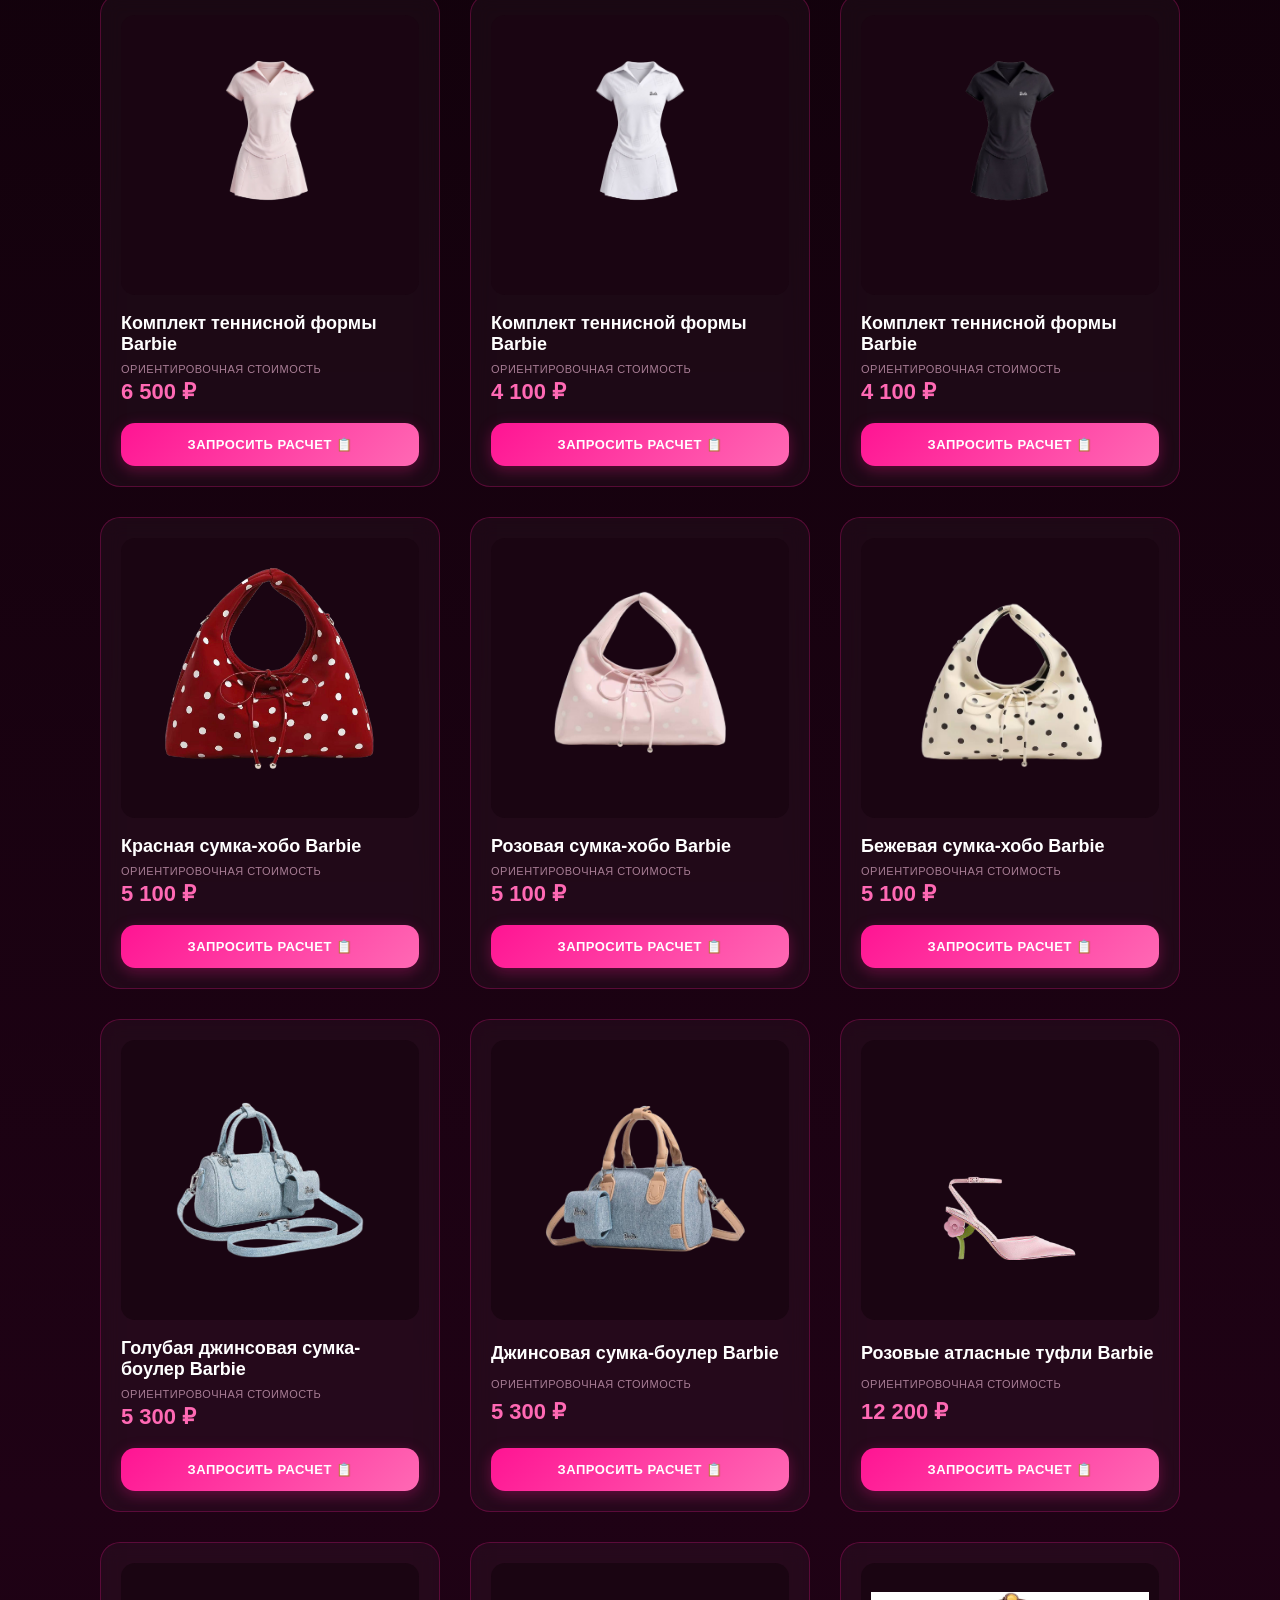
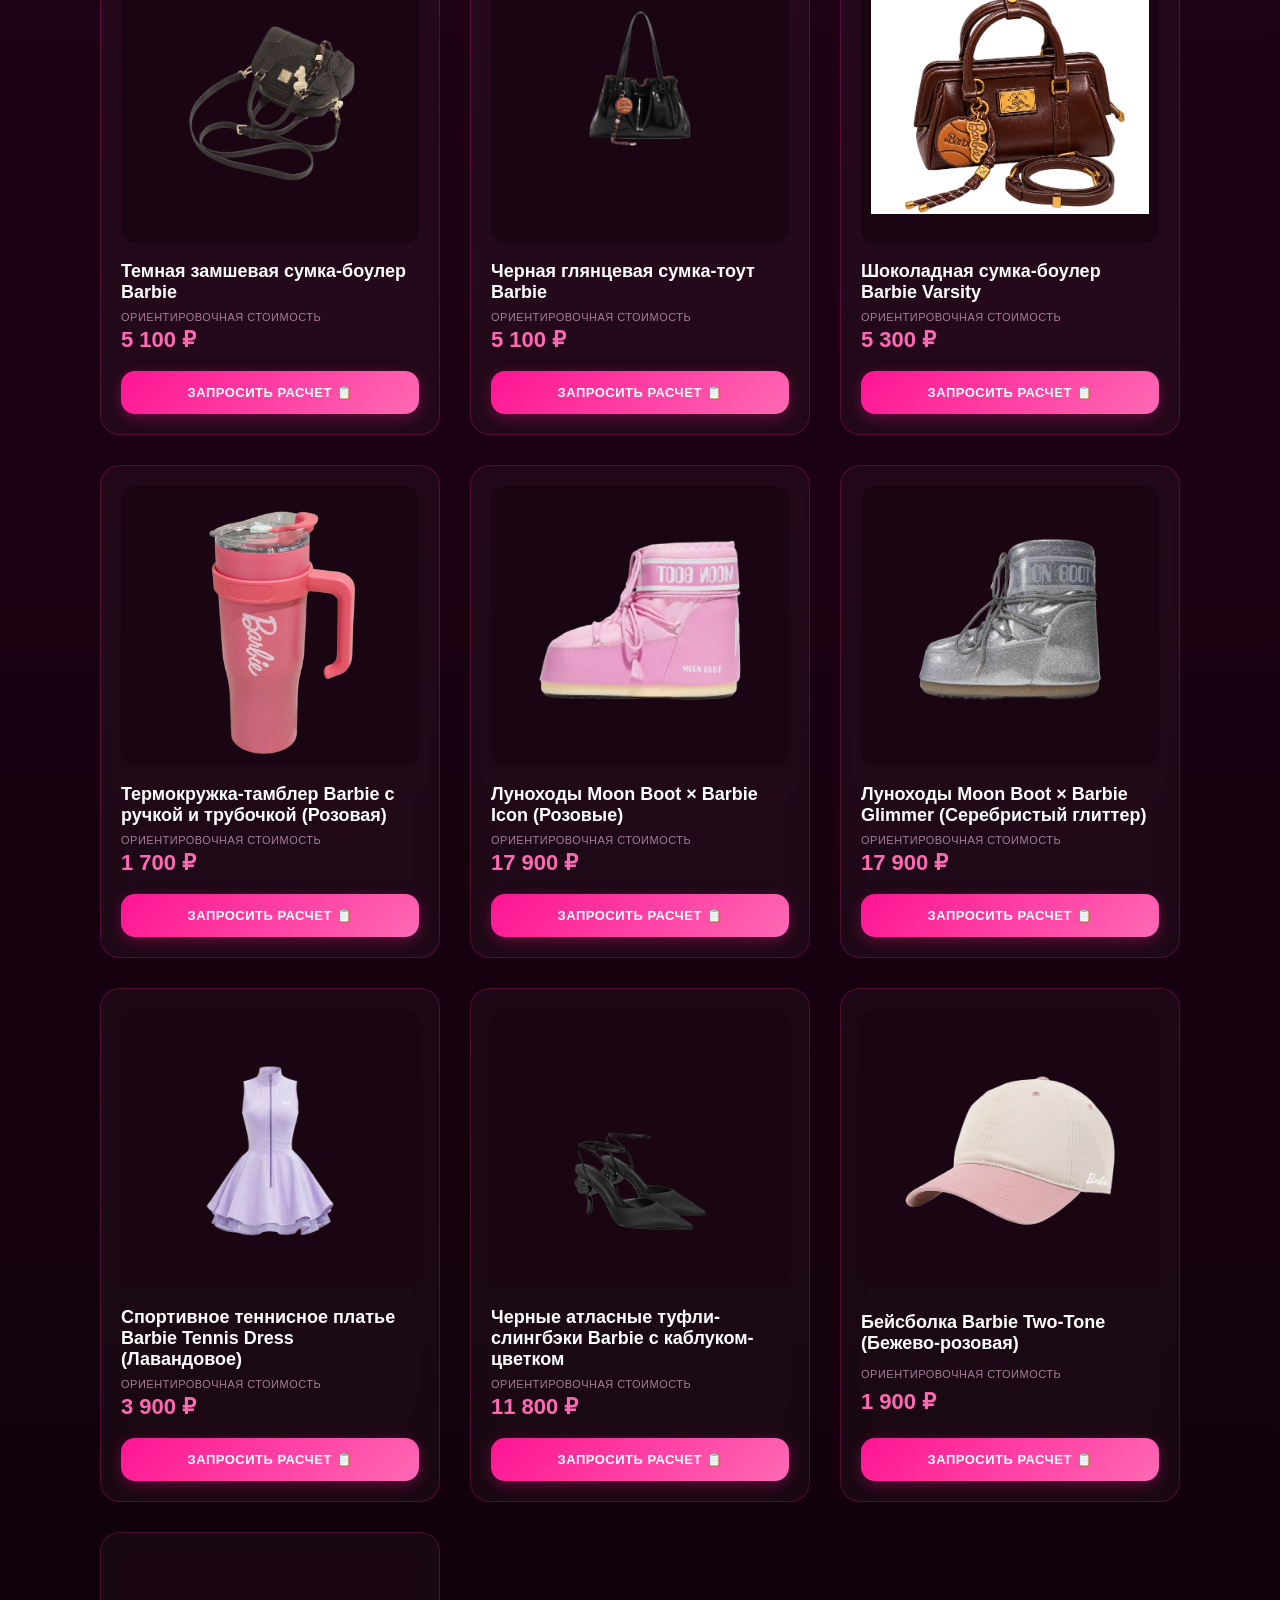
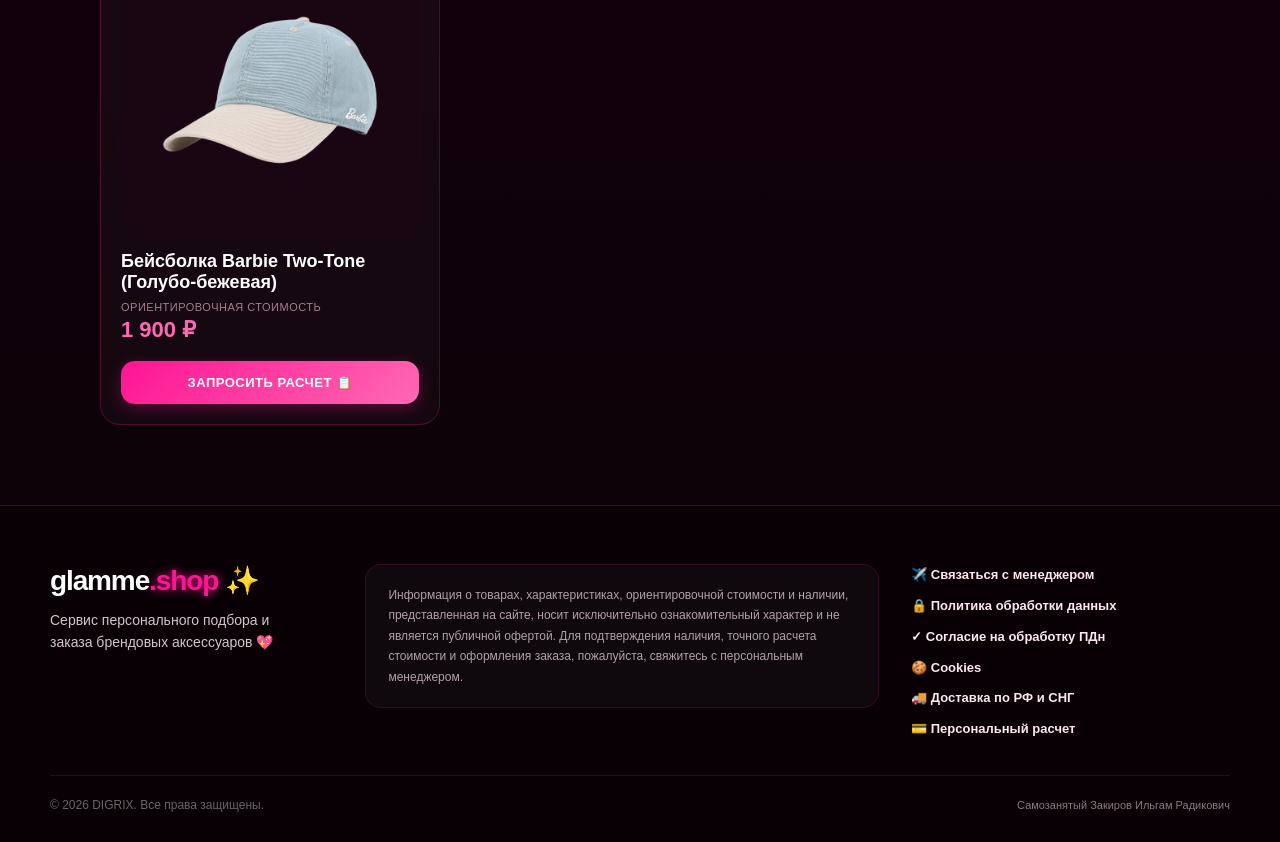
==== commit ed41f4ae: "Add chocolate Barbie bowling bag" ====
--- a/index.html
+++ b/index.html
@@ -1257,6 +1257,18 @@
         <div class="price-note">Ориентировочная стоимость</div>
         <div class="price">5 100 ₽</div>
         <button class="add-btn" onclick="event.stopPropagation(); addToCart('Черная глянцевая сумка-тоут Barbie', 5300, './bag11.jpg');">Запросить расчет 📋</button>
+      </div>
+
+      <!-- ШОКОЛАДНАЯ СУМКА-БОУЛЕР -->
+      <div class="card" data-category="bags" onclick="openModal('./bag12.jpg', 'Шоколадная сумка-боулер Barbie Varsity', 5300, 'Шоколадная сумка-боулер Barbie с винтажным силуэтом, золотистой фурнитурой и акцентным брелоком. Компактную модель удобно носить в руке или на плече.\n\nПараметры:\n• Материал: Гладкая экокожа\n• Застежка: Молния\n• Комплектация: Съёмный плечевой ремень и декоративный брелок\n• Цвет: Шоколадный / Золотистая фурнитура')">
+        <span class="zoom-hint">🔍 Подробнее</span>
+        <div class="img-container">
+          <img src="./bag12.jpg" class="product-img" alt="Шоколадная сумка-боулер Barbie Varsity">
+        </div>
+        <div class="product-title">Шоколадная сумка-боулер Barbie Varsity</div>
+        <div class="price-note">Ориентировочная стоимость</div>
+        <div class="price">5 300 ₽</div>
+        <button class="add-btn" onclick="event.stopPropagation(); addToCart('Шоколадная сумка-боулер Barbie Varsity', 5300, './bag12.jpg');">Запросить расчет 📋</button>
       </div>
 
   <!-- item12.PNG -->
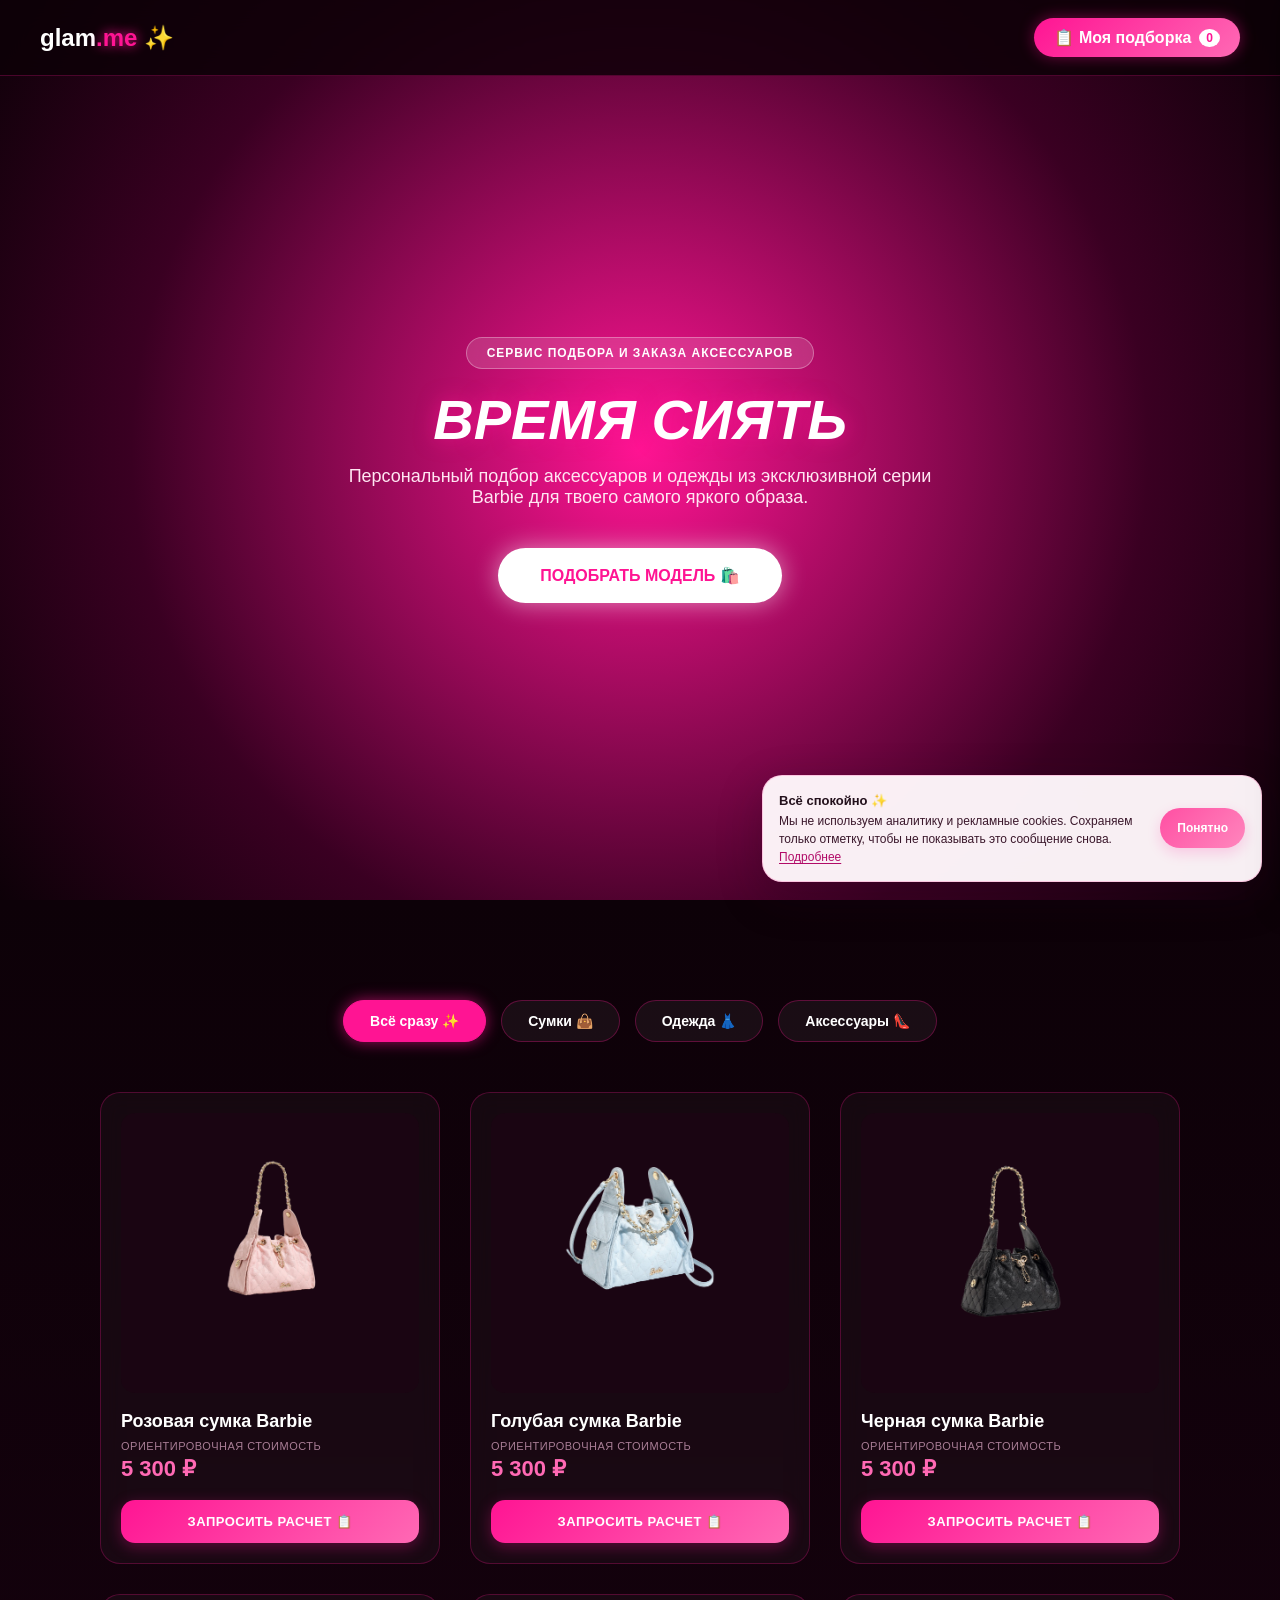
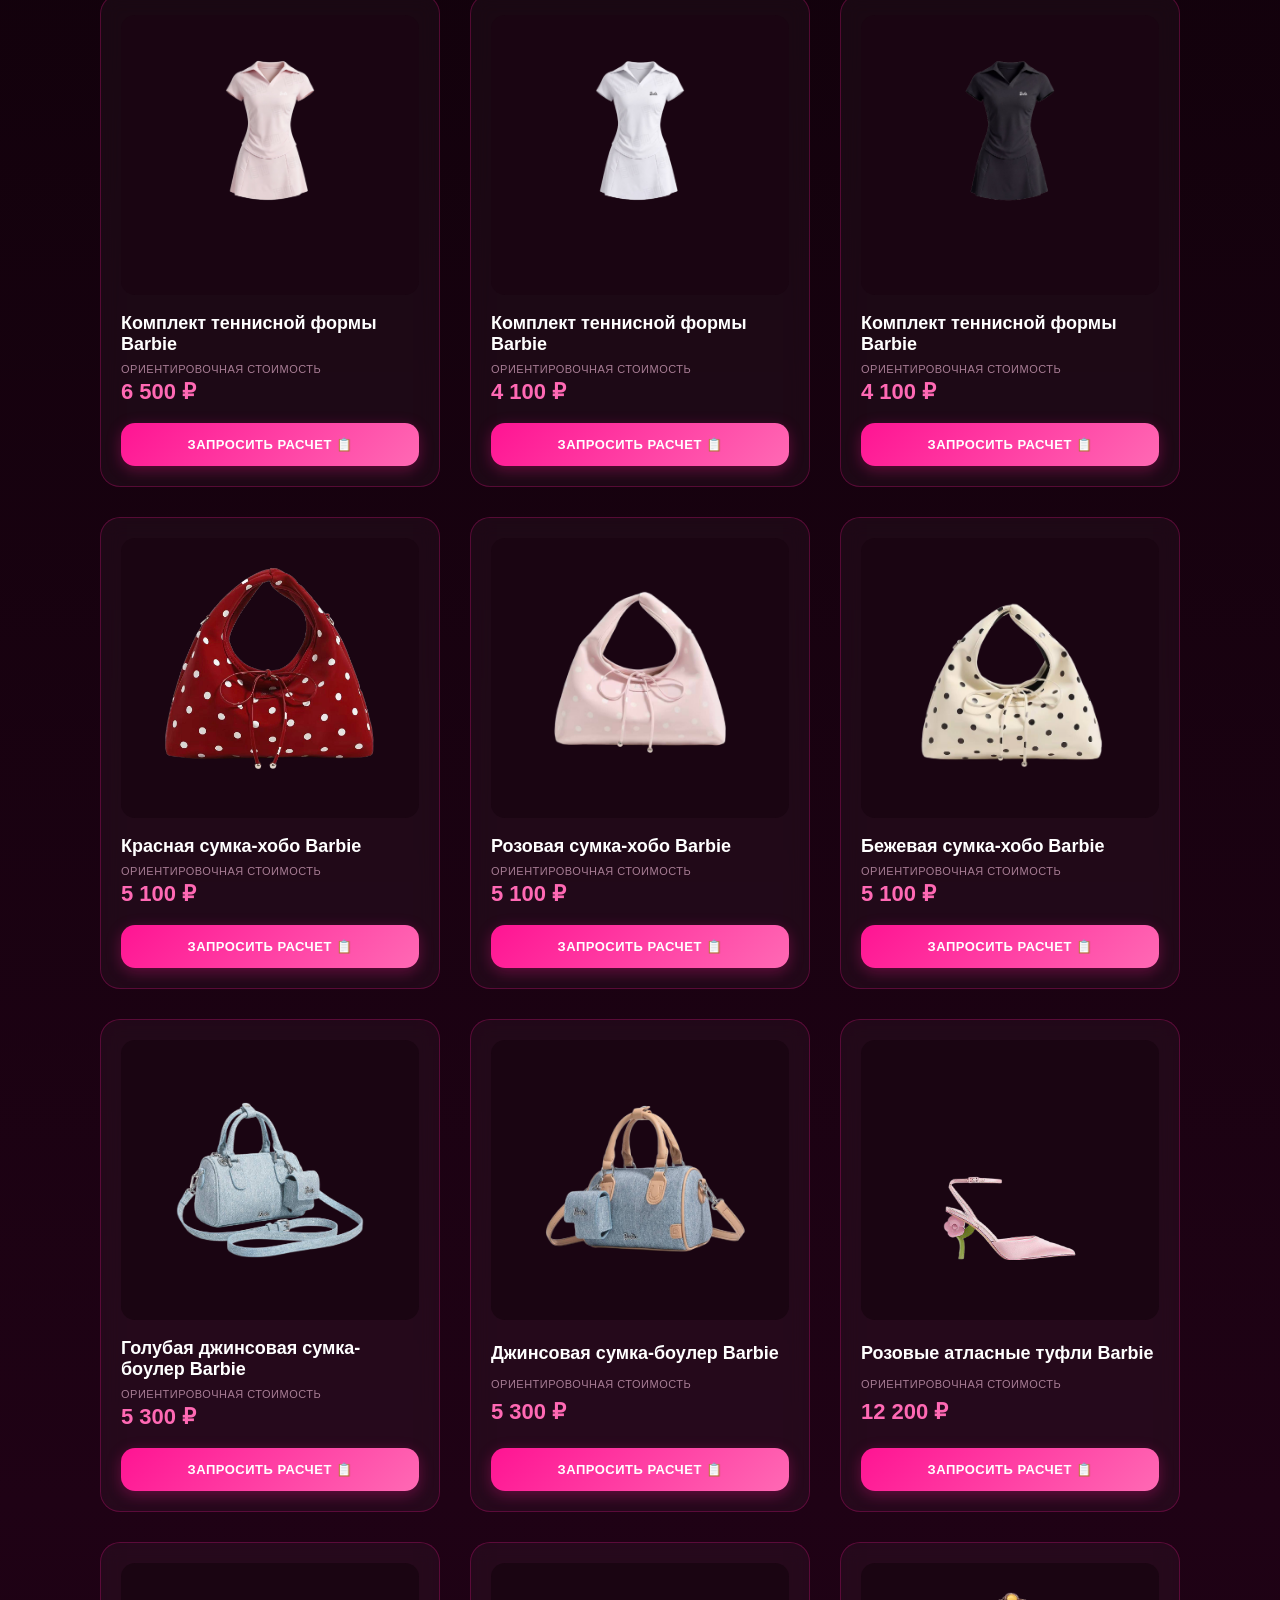
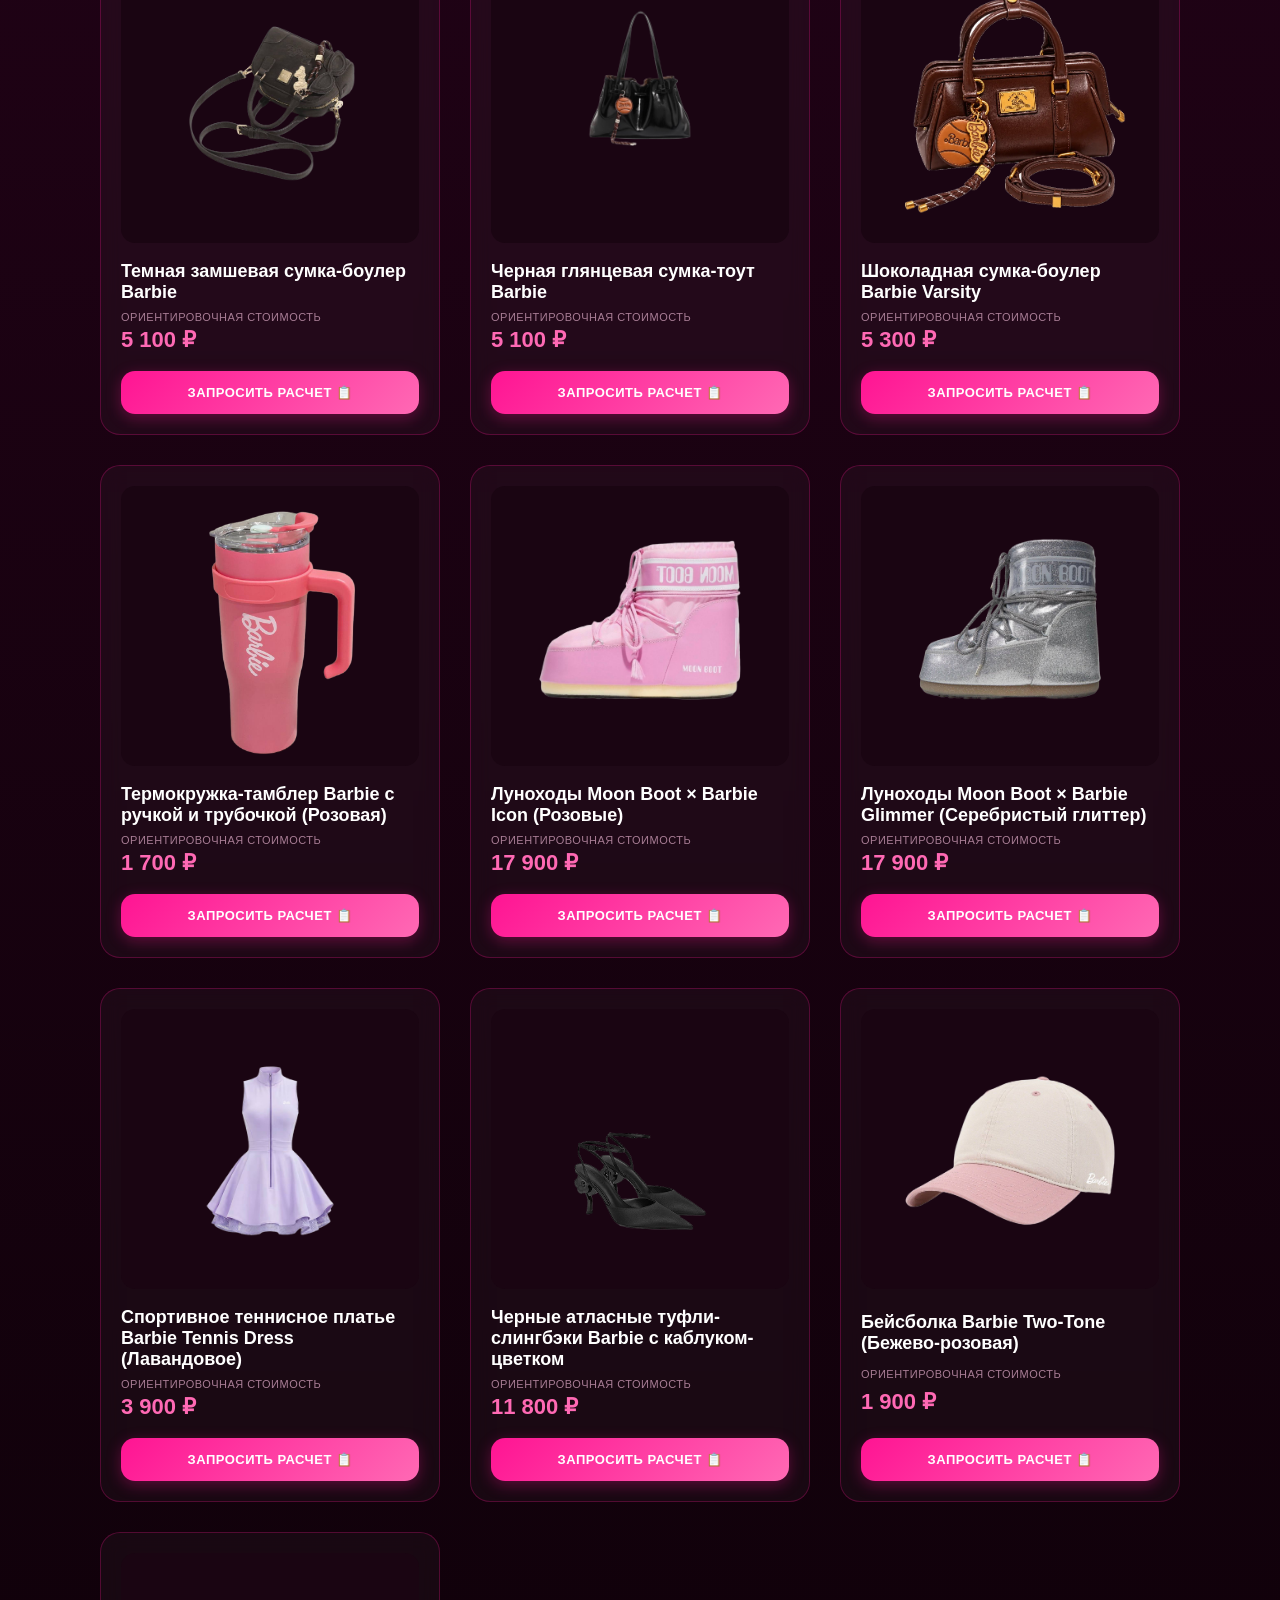
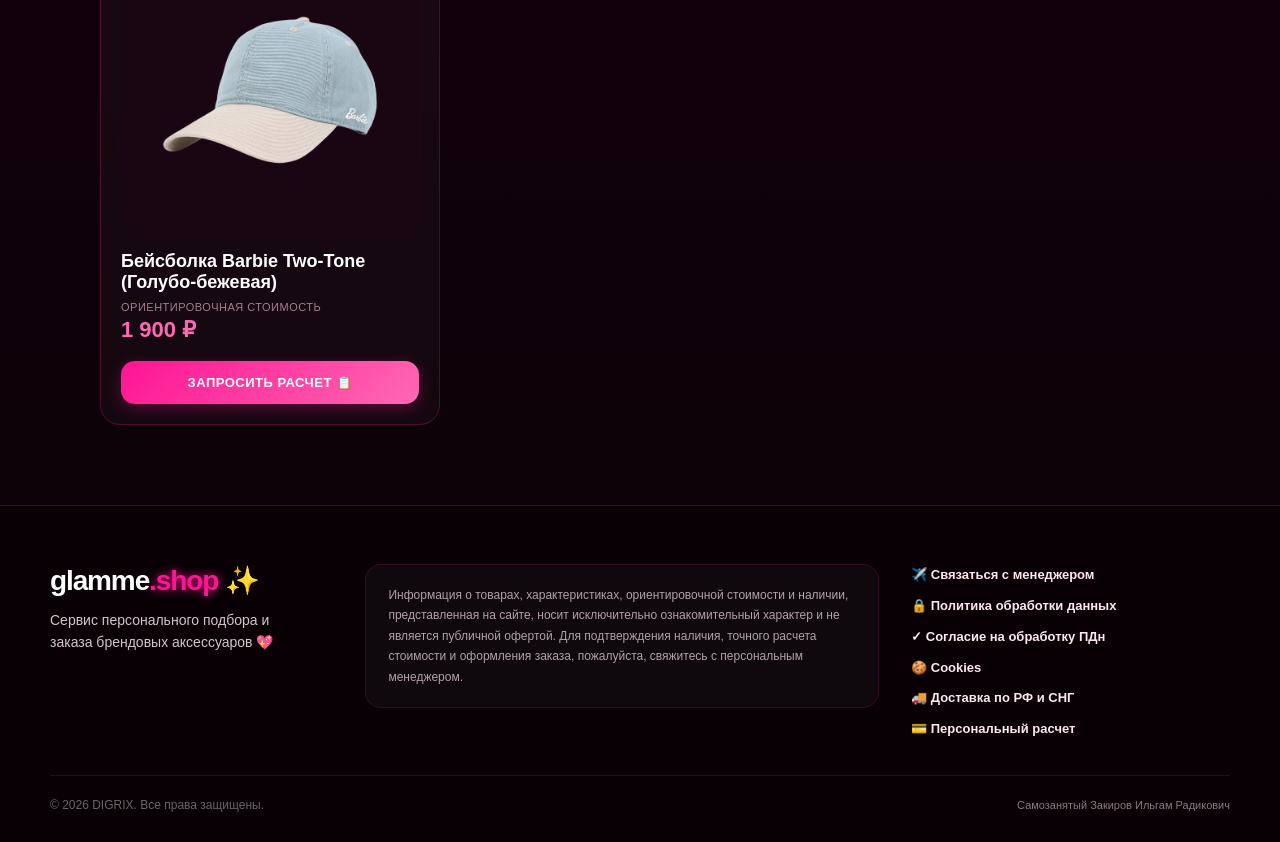
==== commit b57a21c6: "Use transparent image for chocolate Barbie bag" ====
--- a/index.html
+++ b/index.html
@@ -1260,15 +1260,15 @@
       </div>
 
       <!-- ШОКОЛАДНАЯ СУМКА-БОУЛЕР -->
-      <div class="card" data-category="bags" onclick="openModal('./bag12.jpg', 'Шоколадная сумка-боулер Barbie Varsity', 5300, 'Шоколадная сумка-боулер Barbie с винтажным силуэтом, золотистой фурнитурой и акцентным брелоком. Компактную модель удобно носить в руке или на плече.\n\nПараметры:\n• Материал: Гладкая экокожа\n• Застежка: Молния\n• Комплектация: Съёмный плечевой ремень и декоративный брелок\n• Цвет: Шоколадный / Золотистая фурнитура')">
+      <div class="card" data-category="bags" onclick="openModal('./bag12.webp', 'Шоколадная сумка-боулер Barbie Varsity', 5300, 'Шоколадная сумка-боулер Barbie с винтажным силуэтом, золотистой фурнитурой и акцентным брелоком. Компактную модель удобно носить в руке или на плече.\n\nПараметры:\n• Материал: Гладкая экокожа\n• Застежка: Молния\n• Комплектация: Съёмный плечевой ремень и декоративный брелок\n• Цвет: Шоколадный / Золотистая фурнитура')">
         <span class="zoom-hint">🔍 Подробнее</span>
         <div class="img-container">
-          <img src="./bag12.jpg" class="product-img" alt="Шоколадная сумка-боулер Barbie Varsity">
+          <img src="./bag12.webp" class="product-img" alt="Шоколадная сумка-боулер Barbie Varsity">
         </div>
         <div class="product-title">Шоколадная сумка-боулер Barbie Varsity</div>
         <div class="price-note">Ориентировочная стоимость</div>
         <div class="price">5 300 ₽</div>
-        <button class="add-btn" onclick="event.stopPropagation(); addToCart('Шоколадная сумка-боулер Barbie Varsity', 5300, './bag12.jpg');">Запросить расчет 📋</button>
+        <button class="add-btn" onclick="event.stopPropagation(); addToCart('Шоколадная сумка-боулер Barbie Varsity', 5300, './bag12.webp');">Запросить расчет 📋</button>
       </div>
 
   <!-- item12.PNG -->
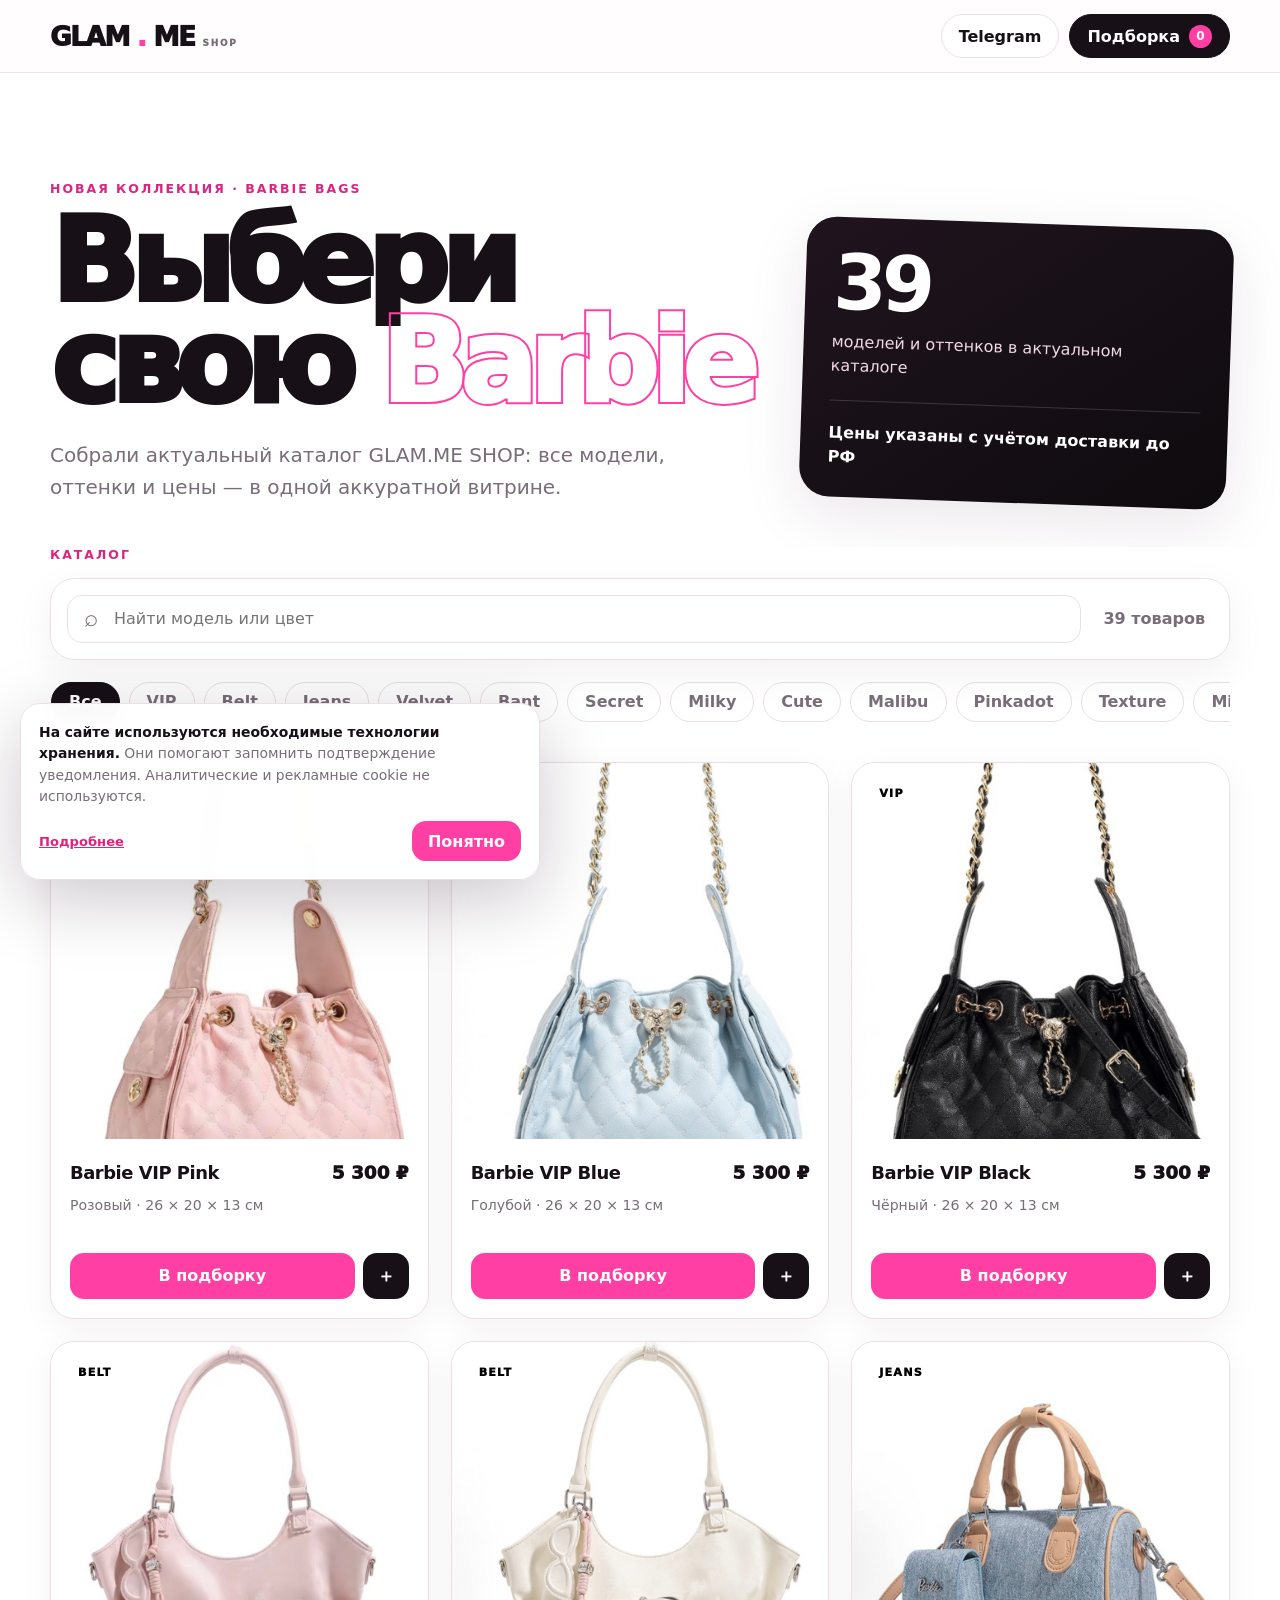
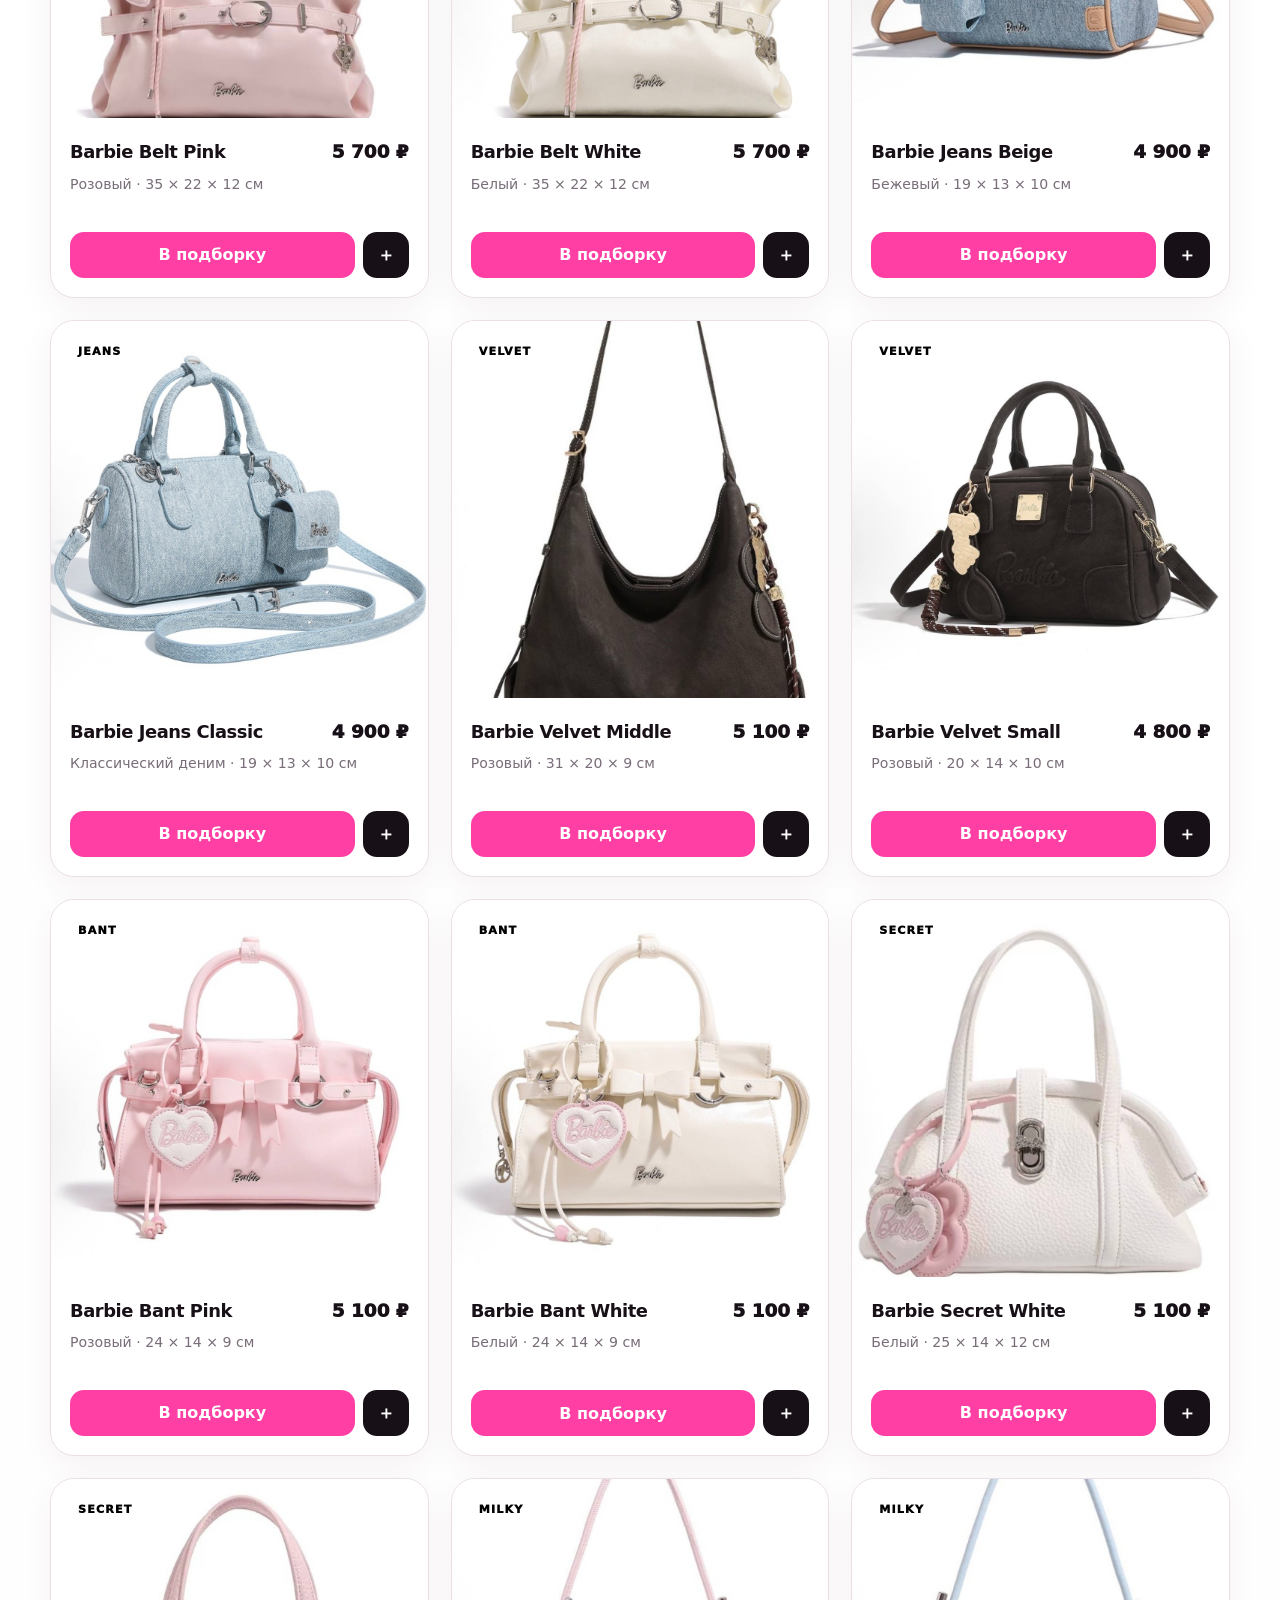
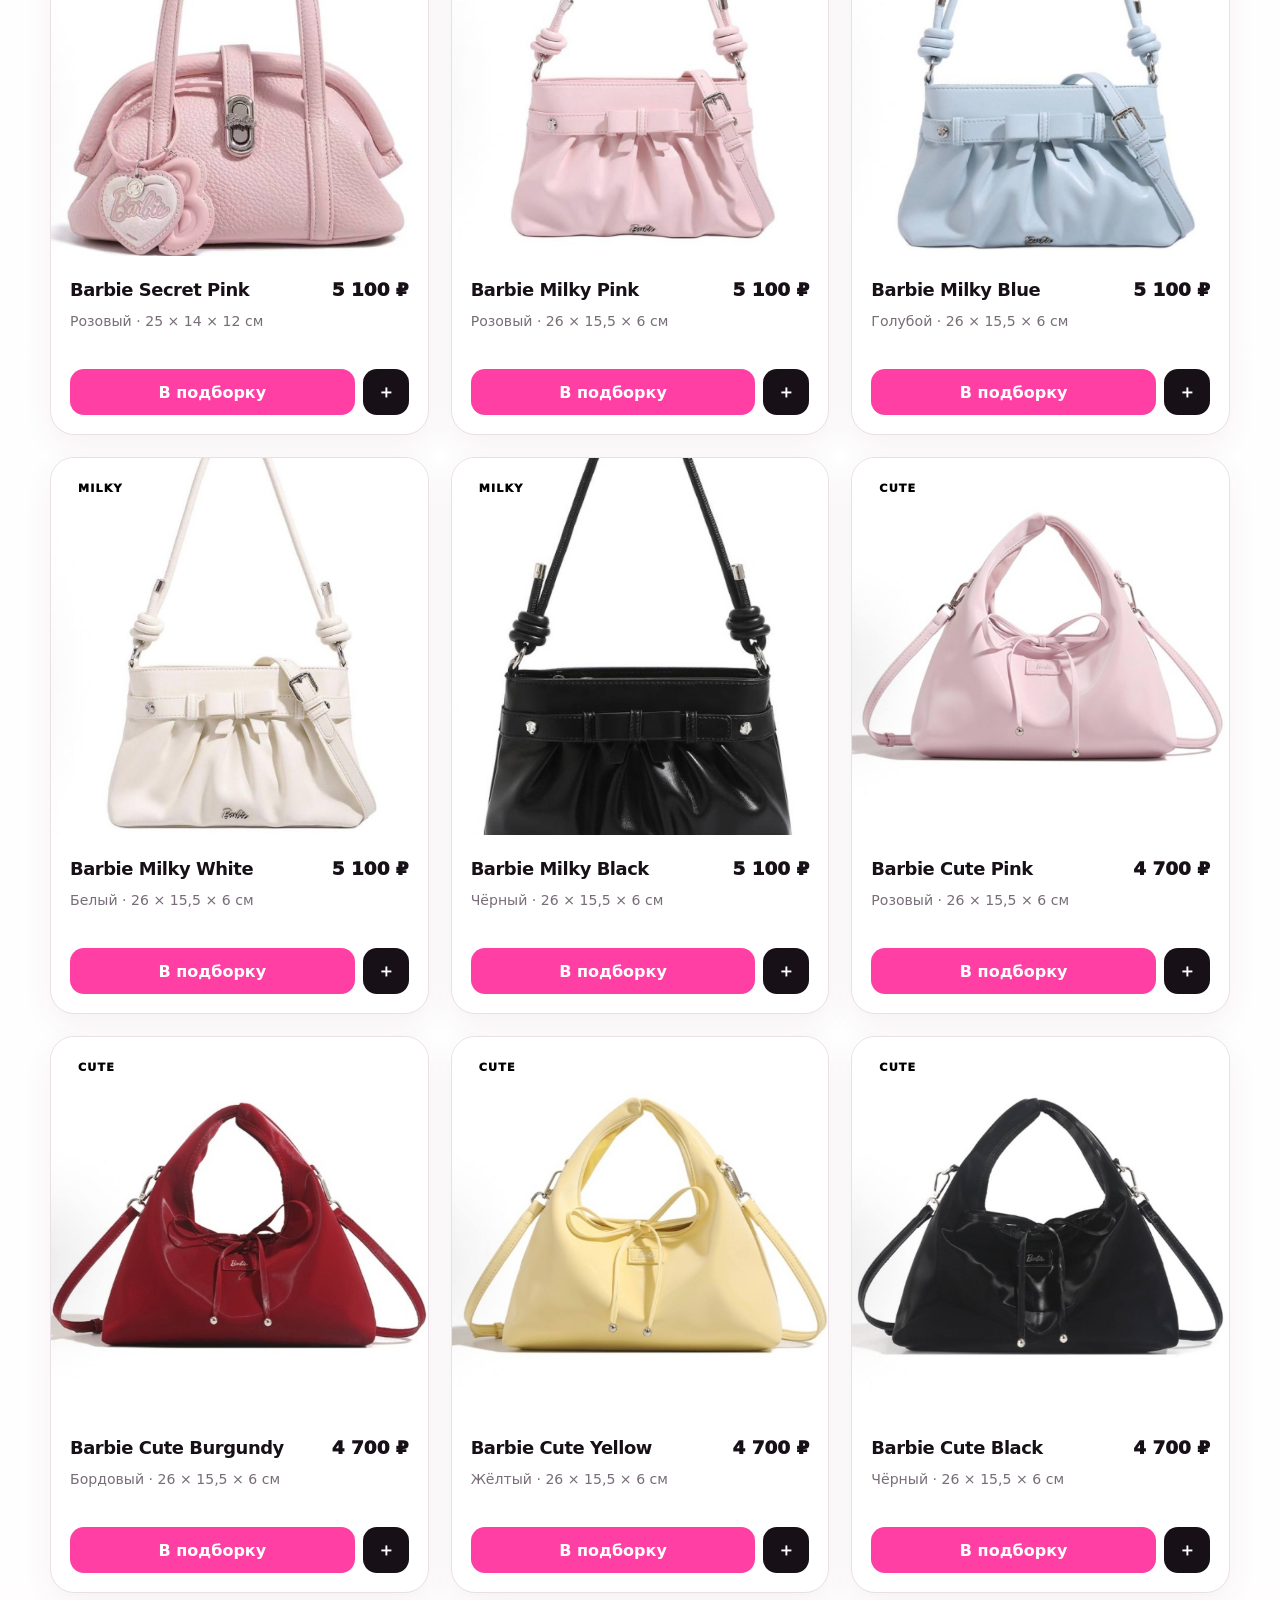
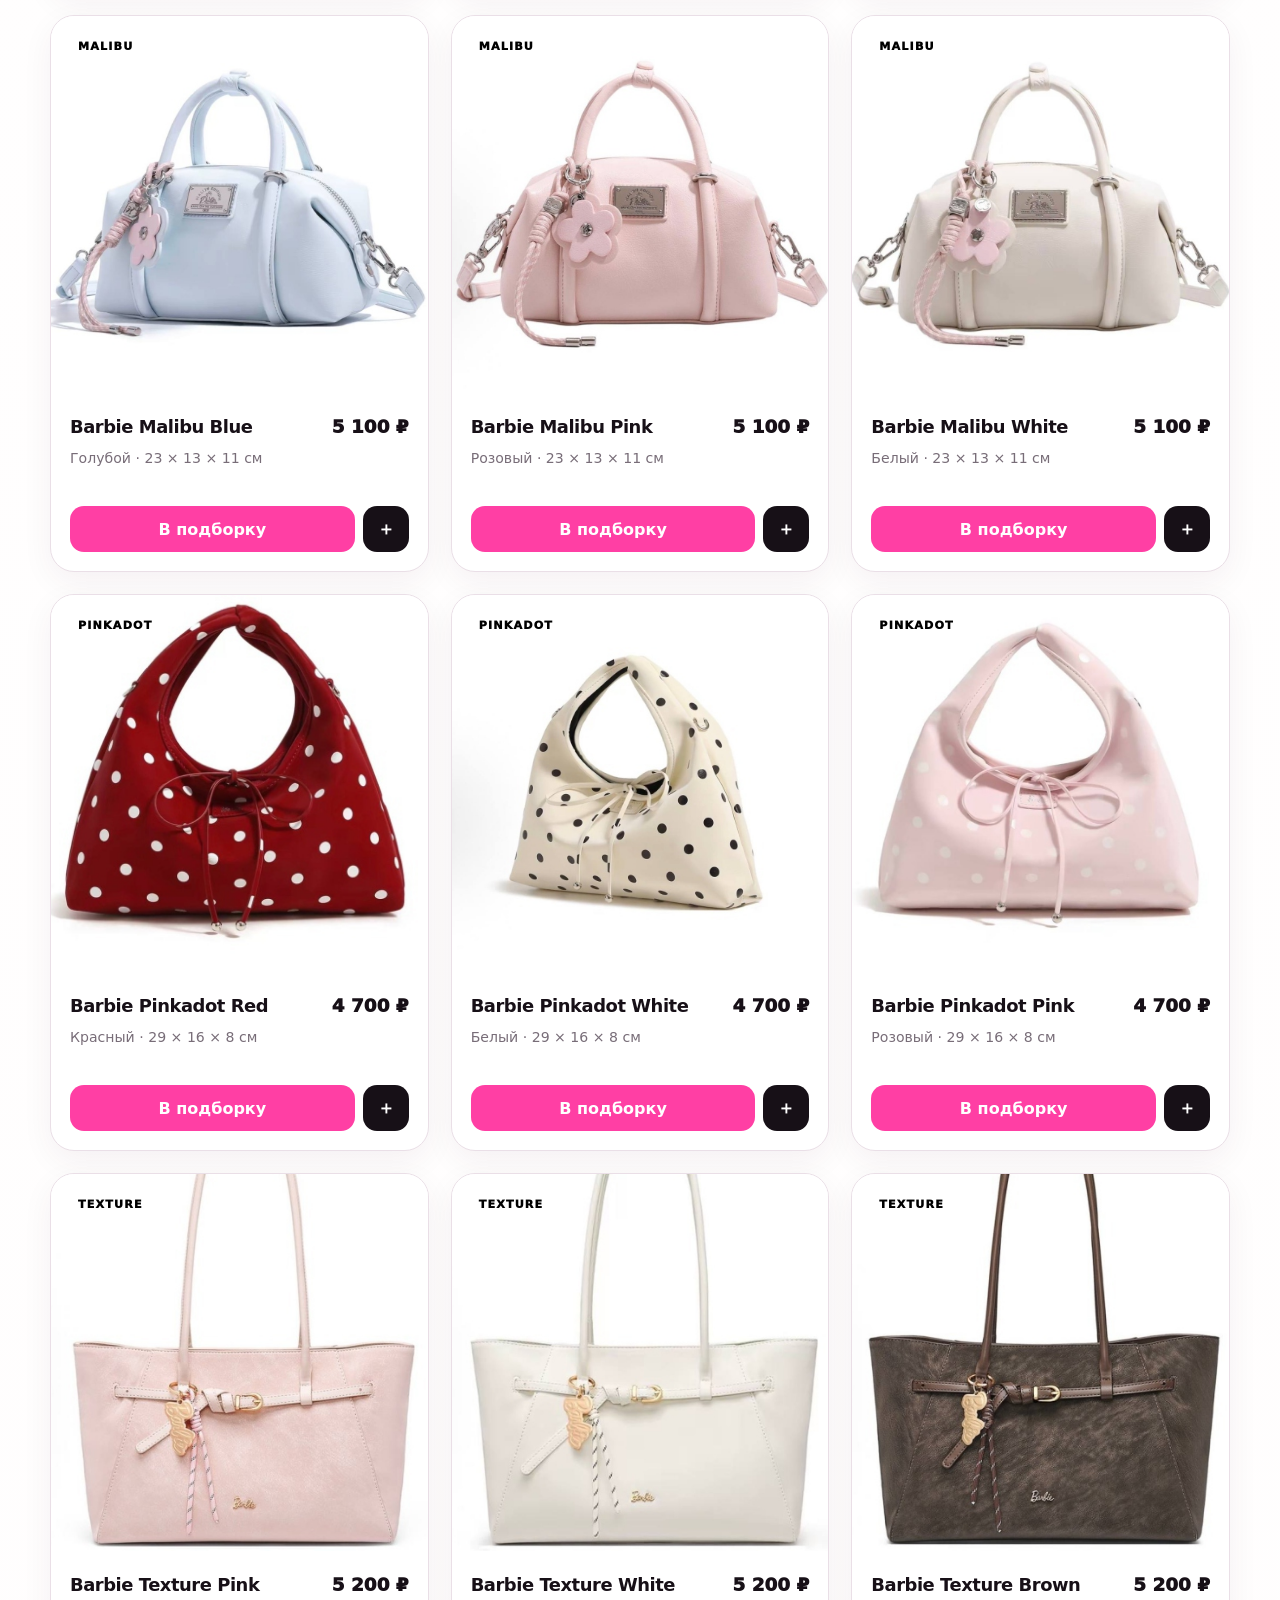
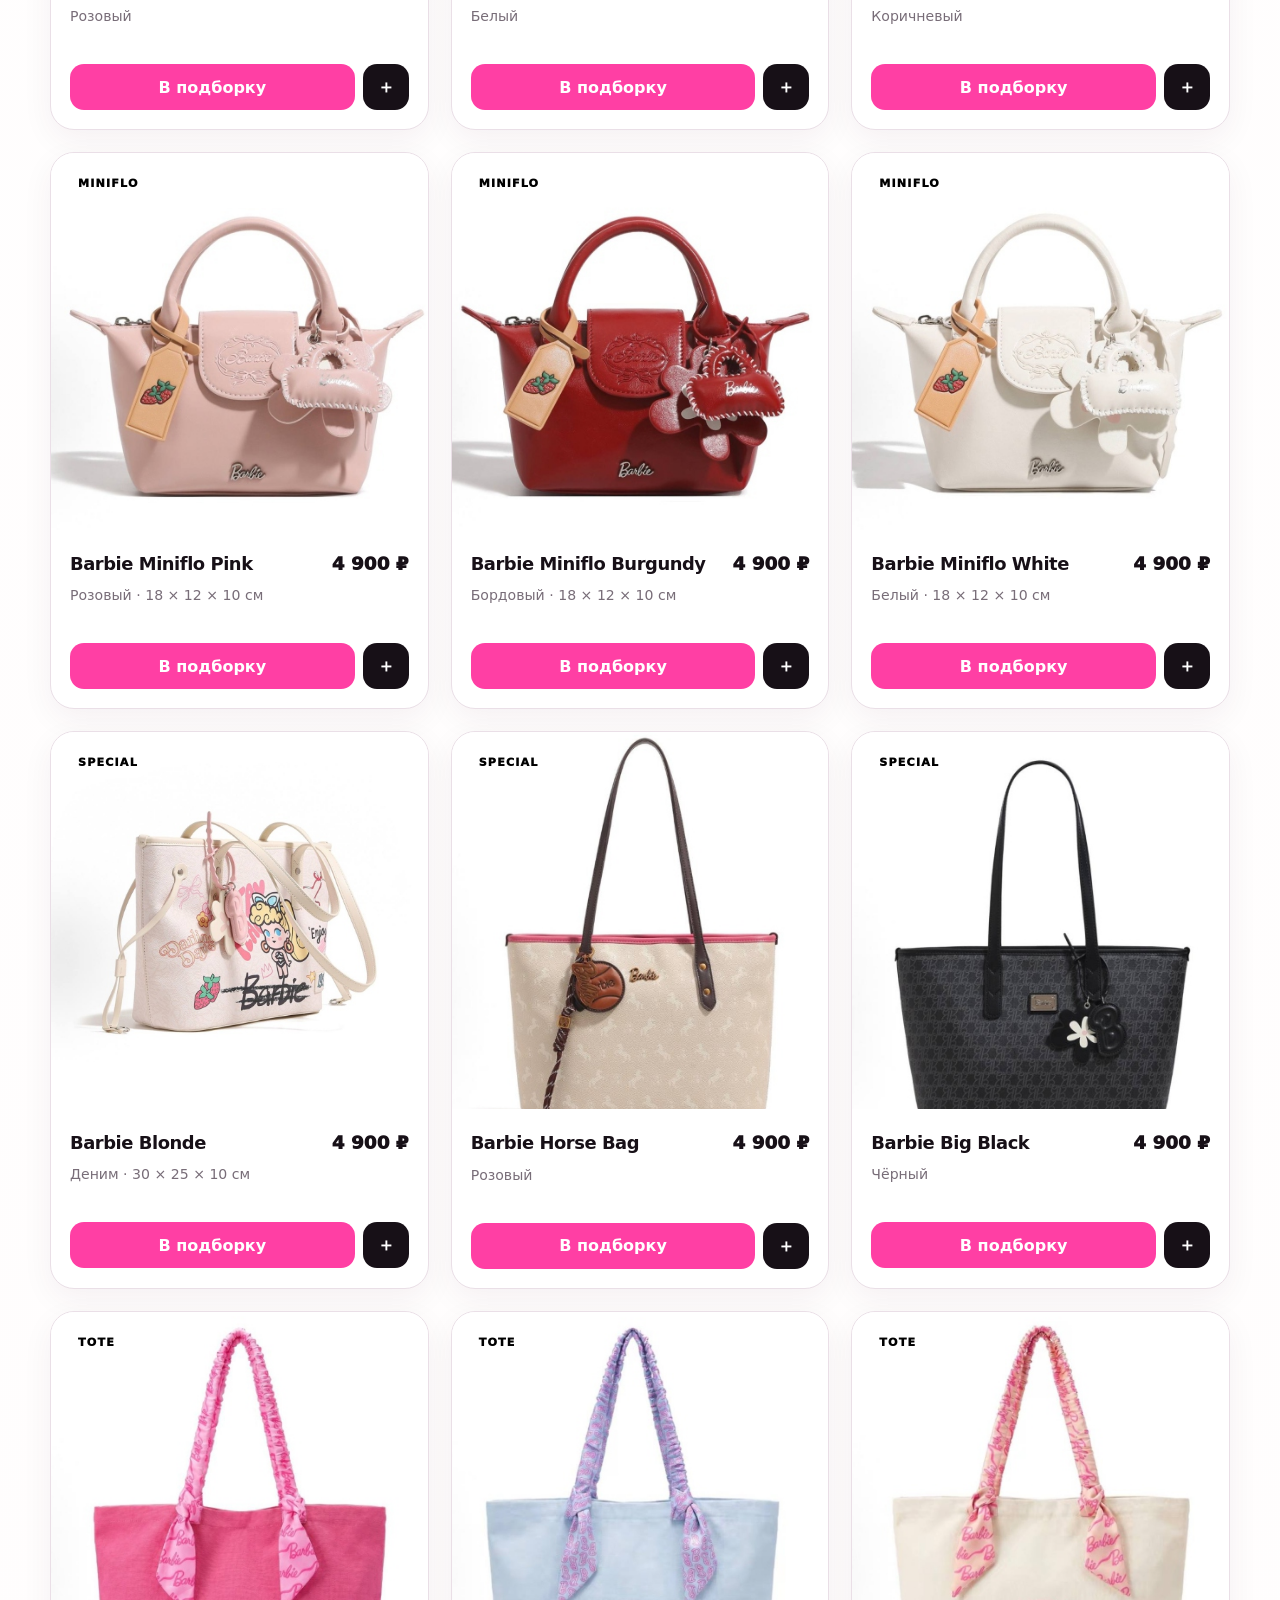
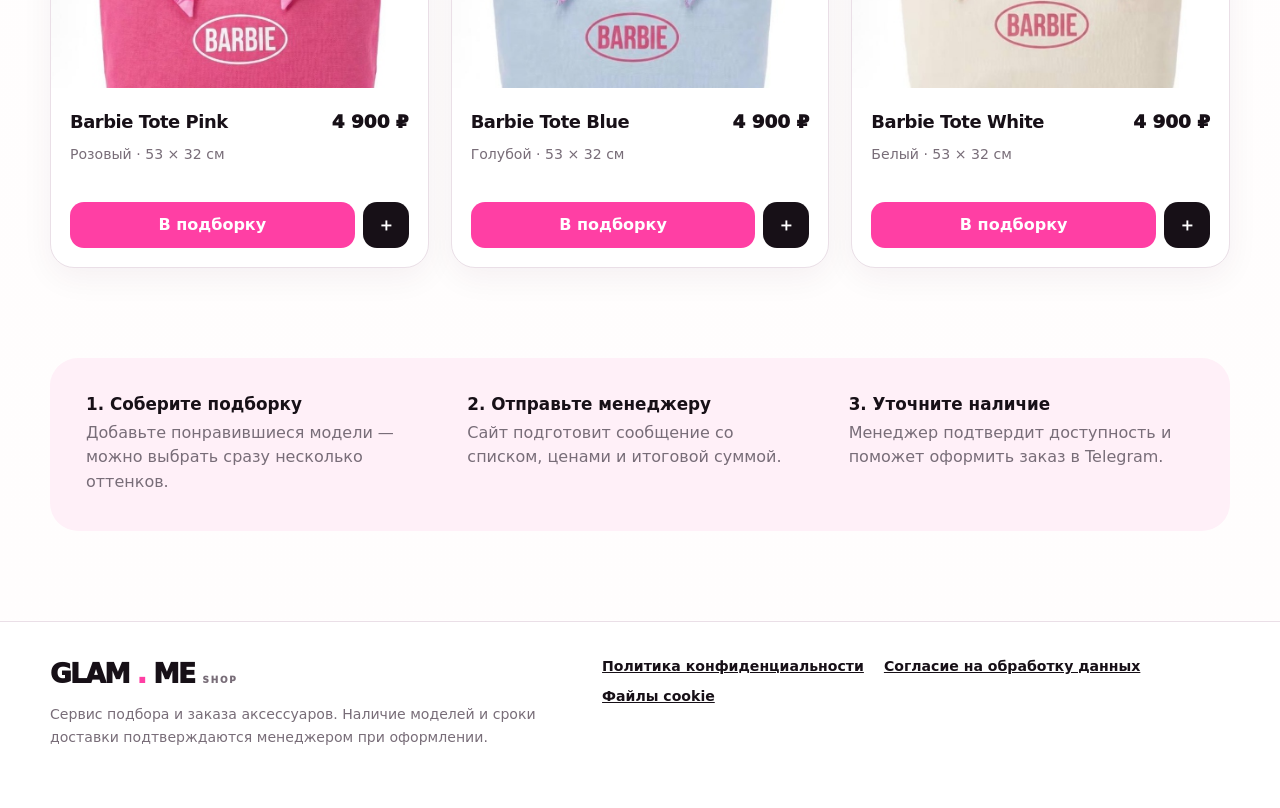
==== commit bee75920: "Update GLAM.ME SHOP with October 2026 catalog" ====
--- a/index.html
+++ b/index.html
@@ -1,1786 +1,711 @@
-<!DOCTYPE html>
+<!doctype html>
 <html lang="ru">
 <head>
-  <link rel="icon" type="image/png" href="favicon.png">
-  <meta charset="UTF-8">
-  <meta name="viewport" content="width=device-width, initial-scale=1.0">
-  <meta name="referrer" content="no-referrer">
-  <title>GLAM.ME ✨ | Сервис подбора и заказа аксессуаров Барби</title>
+  <meta charset="utf-8">
+  <meta name="viewport" content="width=device-width, initial-scale=1">
+  <meta name="theme-color" content="#ff3fa4">
+  <meta name="description" content="Каталог сумок Barbie от GLAM.ME SHOP. Актуальные модели, цвета и цены с доставкой до России.">
   <link rel="canonical" href="https://glamme.shop/">
-  <script src="privacy-notice.js" defer></script>
- <style>
-    * {
-      box-sizing: border-box;
+  <title>GLAM.ME SHOP — каталог сумок Barbie</title>
+  <style>
+    :root {
+      --ink: #171017;
+      --muted: #786d78;
+      --pink: #ff3fa4;
+      --pink-dark: #dd247f;
+      --pink-soft: #fff0f8;
+      --paper: #fffdfd;
+      --line: #eadfe7;
+      --white: #fff;
+      --shadow: 0 18px 60px rgba(72, 23, 55, .10);
+      --radius: 24px;
+    }
+
+    * { box-sizing: border-box; }
+    html { scroll-behavior: smooth; }
+    body {
       margin: 0;
-      padding: 0;
-      font-family: -apple-system, BlinkMacSystemFont, "Segoe UI", Arial, sans-serif;
-    }
-
-    html {
-      scroll-behavior: smooth;
-    }
-
-    /* Кастомный курсор для всего сайта (Волшебная палочка) */
-    body {
-      background: #0d0108;
-      cursor: url("data:image/svg+xml;utf8,<svg xmlns='http://www.w3.org/2000/svg' width='24' height='24' viewBox='0 0 24 24'><text y='20' font-size='18'>🪄</text></svg>"), auto;
-      color: #ffffff;
-      overflow-x: hidden;
-    }
-
-    /* При наведении на кнопки, ссылки и карточки (Блестки) */
-    a, button, .card, .cat-btn, .qty-btn, .close-btn, .checkout-btn, .cart-trigger, .hero-btn {
-      cursor: url("data:image/svg+xml;utf8,<svg xmlns='http://www.w3.org/2000/svg' width='24' height='24' viewBox='0 0 24 24'><text y='20' font-size='18'>✨</text></svg>"), pointer !important;
-    }
-
-    /* --- ОБНОВЛЕННЫЙ МОБИЛЬНЫЙ АДАПТИВ (iOS/Android/Telegram) --- */
-    @media (max-width: 768px) {
-      body {
-        overflow-x: hidden;
-      }
-
-      /* Шапка */
-      header {
-        padding: 10px 14px !important;
-      }
-      .logo {
-        font-size: 18px !important;
-      }
-      .cart-trigger {
-        padding: 6px 12px !important;
-        font-size: 12px !important;
-        border-radius: 14px !important;
-      }
-
-      /* Главный экран (Hero) */
-      .hero {
-        padding: 70px 14px 30px !important;
-        min-height: auto !important;
-      }
-      .hero-badge {
-        font-size: 10px !important;
-        padding: 5px 12px !important;
-        margin-bottom: 12px !important;
-      }
-      .hero h1 {
-        font-size: 32px !important;
-        margin-bottom: 10px !important;
-      }
-      .hero p {
-        font-size: 13px !important;
-        line-height: 1.4 !important;
-        margin-bottom: 20px !important;
-      }
-
-      /* Блок 5 шагов (аккуратный компактный скролл) */
-      .steps-container {
-        display: flex !important;
-        flex-wrap: nowrap !important;
-        overflow-x: auto !important;
-        justify-content: flex-start !important;
-        width: 100% !important;
-        padding: 4px 0 10px !important;
-        gap: 8px !important;
-        -webkit-overflow-scrolling: touch;
-      }
-      .steps-container::-webkit-scrollbar {
-        display: none;
-      }
-      .step-item {
-        flex: 0 0 auto !important;
-        font-size: 11px !important;
-        padding: 6px 10px !important;
-        white-space: nowrap !important;
-      }
-      .step-arrow {
-        font-size: 10px !important;
-      }
-
-      .hero-btn {
-        padding: 12px 28px !important;
-        font-size: 12px !important;
-        width: 100% !important;
-        max-width: 280px !important;
-      }
-
-      /* Категории (строго в 1 строку со скроллом) */
-      .shopping-world {
-        padding: 30px 14px 60px !important;
-      }
-      .categories {
-        display: flex !important;
-        flex-wrap: nowrap !important;
-        overflow-x: auto !important;
-        justify-content: flex-start !important;
-        padding-bottom: 8px !important;
-        gap: 8px !important;
-        margin-bottom: 25px !important;
-        -webkit-overflow-scrolling: touch;
-      }
-      .categories::-webkit-scrollbar {
-        display: none;
-      }
-      .cat-btn {
-        padding: 8px 16px !important;
-        font-size: 12px !important;
-        flex: 0 0 auto !important;
-        white-space: nowrap !important;
-      }
-
-      /* Сетка карточек */
-      .grid {
-        grid-template-columns: 1fr !important;
-        gap: 16px !important;
-      }
-      .card {
-        padding: 14px !important;
-      }
-      .img-container {
-        height: 220px !important;
-      }
-
-      /* Корзина / Подборка */
-      .cart-drawer {
-        width: 100% !important;
-        right: -100% !important;
-      }
-      .cart-drawer.open {
-        right: 0 !important;
-      }
-
-      .modal {
-        align-items: flex-start;
-        overflow-y: auto;
-        padding: 12px;
-      }
-
-      .modal-content {
-        margin: auto 0;
-        border-radius: 20px;
-      }
-
-      .modal-img-box,
-      .modal-info {
-        flex-basis: 100%;
-      }
-
-      .modal-img-box {
-        min-height: 250px;
-        padding: 18px;
-      }
-
-      .modal-img {
-        max-height: 250px;
-      }
-
-      .modal-info {
-        padding: 26px 18px;
-      }
-    }
-
-    /* Навигация */
-    header {
-      position: fixed;
+      color: var(--ink);
+      background:
+        radial-gradient(circle at 10% -10%, rgba(255, 63, 164, .16), transparent 32rem),
+        linear-gradient(180deg, #fff 0, var(--paper) 100%);
+      font-family: Inter, ui-sans-serif, system-ui, -apple-system, BlinkMacSystemFont, "Segoe UI", sans-serif;
+      -webkit-font-smoothing: antialiased;
+    }
+    button, input { font: inherit; }
+    button { cursor: pointer; }
+    a { color: inherit; }
+    img { display: block; max-width: 100%; }
+    [hidden] { display: none !important; }
+
+    .site-header {
+      position: sticky;
       top: 0;
-      width: 100%;
-      padding: 18px 40px;
-      display: flex;
-      justify-content: space-between;
-      align-items: center;
-      background: rgba(13, 1, 8, 0.85);
-      backdrop-filter: blur(15px);
-      z-index: 1000;
-      border-bottom: 1px solid rgba(255, 20, 147, 0.25);
-    }
-
-    .logo {
-      font-size: 24px;
-      font-weight: 900;
-      text-transform: lowercase;
-      color: #ffffff;
-      text-decoration: none;
-    }
-
-    .logo span {
-      color: #ff1493;
-      text-shadow: 0 0 12px #ff1493;
-    }
-
-    .cart-trigger {
-      background: linear-gradient(135deg, #ff1493, #ff69b4);
-      color: #fff;
-      padding: 10px 20px;
-      border-radius: 20px;
-      font-weight: 800;
-      cursor: pointer;
-      display: flex;
-      align-items: center;
-      gap: 8px;
-      box-shadow: 0 0 15px rgba(255, 20, 147, 0.4);
-      transition: transform 0.2s;
-    }
-
-    .cart-trigger:hover {
-      transform: scale(1.05);
-    }
-
-    .cart-badge {
-      background: #fff;
-      color: #ff1493;
-      border-radius: 50%;
-      padding: 2px 7px;
-      font-size: 12px;
-      font-weight: 900;
-    }
-
-    /* Главный Экран */
-    .hero {
-      min-height: 100vh;
-      background: radial-gradient(circle at center, #ff1493 0%, #3a0022 65%, #0d0108 100%);
-      display: flex;
-      flex-direction: column;
-      justify-content: center;
-      align-items: center;
-      text-align: center;
-      padding: 100px 20px 60px;
-    }
-
-    .hero-badge {
-      background: rgba(255, 255, 255, 0.15);
-      border: 1px solid rgba(255, 255, 255, 0.3);
-      backdrop-filter: blur(8px);
-      padding: 8px 20px;
-      border-radius: 30px;
-      font-size: 12px;
-      font-weight: 700;
-      text-transform: uppercase;
-      margin-bottom: 20px;
-      letter-spacing: 1px;
-    }
-
-    .hero h1 {
-      font-size: 56px;
-      font-weight: 900;
-      font-style: italic;
-      text-transform: uppercase;
-      line-height: 1.1;
-      margin-bottom: 15px;
-      text-shadow: 0 0 20px rgba(255, 20, 147, 0.6);
-    }
-
-    .hero p {
-      font-size: 18px;
-      color: #ffe6f2;
-      max-width: 600px;
-      margin-bottom: 40px;
-    }
-
-    /* Блок Путь клиента (5 шагов) */
-    .steps-container {
-      display: flex;
-      align-items: center;
-      justify-content: center;
-      gap: 15px;
-      margin-bottom: 40px;
-      max-width: 950px;
-      width: 100%;
-    }
-
-    .step-item {
-      background: rgba(255, 255, 255, 0.08);
-      border: 1px solid rgba(255, 255, 255, 0.2);
-      backdrop-filter: blur(10px);
-      padding: 12px 18px;
-      border-radius: 16px;
-      font-size: 13px;
-      font-weight: 700;
-      color: #fff;
-      display: flex;
-      align-items: center;
-      gap: 8px;
-      flex: 1;
-      justify-content: center;
-    }
-
-    .step-arrow {
-      color: #ff69b4;
-      font-weight: 900;
-    }
-
-    .hero-btn {
-      background: #ffffff;
-      color: #ff1493;
-      padding: 18px 42px;
-      border-radius: 30px;
-      font-weight: 900;
-      text-transform: uppercase;
-      border: none;
-      cursor: pointer;
-      box-shadow: 0 0 25px rgba(255, 255, 255, 0.5);
-      transition: all 0.3s ease;
-      text-decoration: none;
-    }
-
-    .hero-btn:hover {
-      background: #ff1493;
-      color: #ffffff;
-      box-shadow: 0 0 35px #ff1493;
-      transform: scale(1.05);
-    }
-
-    /* Секция Каталога */
-    .shopping-world {
-      min-height: 100vh;
-      padding: 100px 20px 80px;
-      background: linear-gradient(180deg, #0d0108 0%, #1f0215 50%, #0d0108 100%);
-    }
-
-    .categories {
-      display: flex;
-      justify-content: center;
-      gap: 15px;
-      margin-bottom: 50px;
-      flex-wrap: wrap;
-    }
-
-    .cat-btn {
-      background: rgba(255, 255, 255, 0.05);
-      border: 1px solid rgba(255, 20, 147, 0.3);
-      color: #fff;
-      padding: 12px 26px;
-      border-radius: 25px;
-      font-weight: 700;
-      font-size: 14px;
-      cursor: pointer;
-      transition: all 0.3s ease;
-    }
-
-    .cat-btn.active, .cat-btn:hover {
-      background: #ff1493;
-      border-color: #ff1493;
-      box-shadow: 0 0 15px rgba(255, 20, 147, 0.6);
-    }
-
-    /* Сетка Товаров */
-    .grid {
-      display: grid;
-      grid-template-columns: repeat(auto-fit, minmax(300px, 340px));
-      justify-content: center;
-      gap: 30px;
-      max-width: 1200px;
+      z-index: 30;
+      border-bottom: 1px solid rgba(234, 223, 231, .85);
+      background: rgba(255, 253, 253, .88);
+      backdrop-filter: blur(18px);
+    }
+    .header-inner, .shell {
+      width: min(1180px, calc(100% - 32px));
       margin: 0 auto;
     }
-
-    .card {
-      background: rgba(255, 255, 255, 0.03);
-      border: 1px solid rgba(255, 20, 147, 0.25);
-      border-radius: 20px;
-      padding: 20px;
-      display: flex;
-      flex-direction: column;
-      justify-content: space-between;
-      transition: all 0.3s ease;
-      backdrop-filter: blur(10px);
-      cursor: pointer;
-      position: relative;
-    }
-
-    .card:hover {
-      transform: translateY(-8px);
-      border-color: #ff1493;
-      box-shadow: 0 10px 30px rgba(255, 20, 147, 0.3);
-      background: rgba(255, 20, 147, 0.05);
-    }
-
-    .zoom-hint {
-      position: absolute;
-      top: 30px;
-      right: 30px;
-      background: rgba(0, 0, 0, 0.6);
-      color: #fff;
-      font-size: 11px;
-      padding: 5px 10px;
-      border-radius: 12px;
-      backdrop-filter: blur(4px);
-      opacity: 0;
-      transition: opacity 0.3s ease;
-    }
-
-    .card:hover .zoom-hint {
-      opacity: 1;
-    }
-
-    .img-container {
-      width: 100%;
-      height: 280px;
-      border-radius: 14px;
-      overflow: hidden;
-      background: #1a0512;
-      display: flex;
-      align-items: center;
-      justify-content: center;
-      margin-bottom: 18px;
-    }
-
-    .product-img {
-      width: 100%;
-      height: 100%;
-      object-fit: contain;
-      padding: 10px;
-      transition: transform 0.3s ease;
-    }
-
-    .card:hover .product-img {
-      transform: scale(1.05);
-    }
-
-    .product-title {
-      font-size: 18px;
-      font-weight: 800;
-      margin-bottom: 8px;
-      color: #ffffff;
-    }
-
-    .price-note {
-      font-size: 11px;
-      color: #a87d95;
-      text-transform: uppercase;
-      letter-spacing: 0.5px;
-      margin-bottom: 4px;
-    }
-
-    .price {
-      font-size: 22px;
-      font-weight: 900;
-      color: #ff69b4;
-      margin-bottom: 18px;
-    }
-
-    .add-btn {
-      width: 100%;
-      background: linear-gradient(135deg, #ff1493, #ff69b4);
-      color: #fff;
-      border: none;
-      padding: 14px;
-      border-radius: 14px;
-      font-size: 13px;
-      font-weight: 800;
-      text-transform: uppercase;
-      letter-spacing: 0.5px;
-      cursor: pointer;
-      transition: all 0.3s ease;
-      box-shadow: 0 4px 15px rgba(255, 20, 147, 0.3);
-    }
-
-    .add-btn:hover {
-      box-shadow: 0 0 20px #ff1493;
-      transform: scale(1.02);
-    }
-
-    /* МОДАЛЬНОЕ ОКНО ПРОСМОТРА */
-    .modal {
-      display: none;
-      position: fixed;
-      top: 0;
-      left: 0;
-      width: 100%;
-      height: 100%;
-      background: rgba(13, 1, 8, 0.9);
-      backdrop-filter: blur(15px);
-      z-index: 2000;
-      justify-content: center;
-      align-items: center;
-      padding: 20px;
-    }
-
-    .modal.active {
-      display: flex;
-      animation: fadeIn 0.3s ease;
-    }
-
-    .modal-content {
-      background: #180312;
-      border: 1px solid #ff1493;
-      border-radius: 24px;
-      max-width: 800px;
-      width: 100%;
-      display: flex;
-      flex-wrap: wrap;
-      overflow: hidden;
-      box-shadow: 0 0 50px rgba(255, 20, 147, 0.5);
-      position: relative;
-    }
-
-    .close-btn {
-      position: absolute;
-      top: 15px;
-      right: 20px;
-      font-size: 28px;
-      color: #fff;
-      cursor: pointer;
-      z-index: 10;
-    }
-
-    .modal-img-box {
-      flex: 1 1 350px;
-      background: #0d0108;
-      display: flex;
-      align-items: center;
-      justify-content: center;
-      padding: 30px;
-    }
-
-    .modal-img {
-      max-width: 100%;
-      max-height: 400px;
-      object-fit: contain;
-    }
-
-    .modal-info {
-      flex: 1 1 350px;
-      padding: 40px 30px;
-      display: flex;
-      flex-direction: column;
-      justify-content: center;
-    }
-
-    .modal-title {
-      font-size: 26px;
-      font-weight: 900;
-      margin-bottom: 12px;
-    }
-
-    .modal-price {
-      font-size: 24px;
-      color: #ff69b4;
-      font-weight: 900;
-      margin-bottom: 20px;
-    }
-
-    .modal-desc {
-      color: #ffe6f2;
-      font-size: 14px;
-      line-height: 1.6;
-      margin-bottom: 30px;
-    }
-
-    /* БОКОВАЯ КОРЗИНА / ПОДБОРКА */
-    .cart-drawer {
-      position: fixed;
-      top: 0;
-      right: -420px;
-      width: 100%;
-      max-width: 400px;
-      height: 100%;
-      background: #150210;
-      border-left: 1px solid #ff1493;
-      box-shadow: -10px 0 30px rgba(0,0,0,0.8);
-      z-index: 2500;
-      transition: right 0.4s cubic-bezier(0.175, 0.885, 0.32, 1.275);
-      display: flex;
-      flex-direction: column;
-      padding: 25px;
-    }
-
-    .cart-drawer.open {
-      right: 0;
-    }
-
-    .cart-header {
-      display: flex;
-      justify-content: space-between;
-      align-items: center;
-      margin-bottom: 20px;
-      padding-bottom: 15px;
-      border-bottom: 1px solid rgba(255, 20, 147, 0.2);
-    }
-
-    .cart-title {
-      font-size: 20px;
-      font-weight: 900;
-    }
-
-    .cart-items {
-      flex: 1;
-      overflow-y: auto;
-      display: flex;
-      flex-direction: column;
-      gap: 15px;
-    }
-
-    .cart-item {
-      display: flex;
-      align-items: center;
-      gap: 12px;
-      background: rgba(255, 255, 255, 0.05);
-      padding: 10px;
-      border-radius: 14px;
-    }
-
-    .cart-item-img {
-      width: 60px;
-      height: 60px;
-      object-fit: contain;
-      background: #0d0108;
-      border-radius: 8px;
-    }
-
-    .cart-item-info {
-      flex: 1;
-    }
-
-    .cart-item-title {
-      font-size: 13px;
-      font-weight: 700;
-    }
-
-    .cart-item-price {
-      font-size: 13px;
-      color: #ff69b4;
-      font-weight: 800;
-    }
-
-    .qty-btn {
-      background: #ff1493;
-      border: none;
-      color: #fff;
-      width: 24px;
-      height: 24px;
-      border-radius: 6px;
-      cursor: pointer;
-      font-weight: 900;
-    }
-
-    .cart-footer {
-      margin-top: 20px;
-      padding-top: 15px;
-      border-top: 1px solid rgba(255, 20, 147, 0.2);
-    }
-
-    .total-price {
-      display: flex;
-      justify-content: space-between;
-      font-size: 18px;
-      font-weight: 900;
-      margin-bottom: 15px;
-    }
-
-    .checkout-btn {
-      width: 100%;
-      background: linear-gradient(135deg, #0088cc, #00bfff);
-      color: #fff;
-      border: none;
-      padding: 16px;
-      border-radius: 16px;
-      font-size: 14px;
-      font-weight: 900;
-      text-transform: uppercase;
-      cursor: pointer;
-      display: flex;
-      align-items: center;
-      justify-content: center;
-      gap: 8px;
-      box-shadow: 0 4px 15px rgba(0, 136, 204, 0.4);
-      transition: transform 0.2s;
-    }
-
-    .checkout-btn:hover {
-      transform: scale(1.02);
-    }
-
-    .cart-overlay {
-      display: none;
-      position: fixed;
-      top: 0;
-      left: 0;
-      width: 100%;
-      height: 100%;
-      background: rgba(0,0,0,0.6);
-      backdrop-filter: blur(4px);
-      z-index: 2400;
-    }
-
-    .cart-overlay.active {
-      display: block;
-    }
-
-    @keyframes fadeIn {
-      from { opacity: 0; transform: scale(0.95); }
-      to { opacity: 1; transform: scale(1); }
-    }
-
-    /* ПОДВАЛ (FOOTER) И ЮРИДИЧЕСКИЙ ДИСКЛЕЙМЕР */
-    footer {
-      background: #080005;
-      border-top: 1px solid rgba(255, 20, 147, 0.25);
-      padding: 58px 32px 30px;
-    }
-
-    .footer-content {
-      max-width: 1180px;
-      margin: 0 auto;
-      display: grid;
-      grid-template-columns: minmax(210px, 0.8fr) minmax(360px, 1.45fr) minmax(250px, 0.9fr);
-      align-items: start;
-      gap: 32px;
-    }
-
-    .footer-brand {
-      text-align: left;
-    }
-
-    .footer-logo {
-      font-size: 28px;
-      font-weight: 900;
-      color: #fff;
-      letter-spacing: -0.04em;
-    }
-
-    .footer-logo span {
-      color: #ff1493;
-      text-shadow: 0 0 10px #ff1493;
-    }
-
-    .footer-tagline {
-      max-width: 260px;
-      margin-top: 12px;
-      color: #d7c2ce;
-      font-size: 14px;
-      line-height: 1.6;
-    }
-
-    .legal-disclaimer {
-      background: rgba(255, 255, 255, 0.03);
-      border: 1px solid rgba(255, 20, 147, 0.15);
-      padding: 20px 22px;
-      border-radius: 16px;
-      font-size: 12px;
-      color: #b3a0ac;
-      line-height: 1.7;
-      text-align: left;
-    }
-
-    .footer-links {
-      display: grid;
-      gap: 12px;
-      justify-items: start;
-      padding-top: 2px;
-    }
-
-    .footer-link {
-      color: #ffe6f2;
-      text-decoration: none;
-      font-size: 13px;
-      font-weight: 700;
-      line-height: 1.45;
-      transition: color 0.3s;
-    }
-
-    .footer-link:hover {
-      color: #ff1493;
-    }
-
-    .footer-copy {
-      grid-column: 1 / -1;
+    .header-inner {
+      min-height: 72px;
       display: flex;
       align-items: center;
       justify-content: space-between;
-      gap: 24px;
+      gap: 18px;
+    }
+    .brand {
+      display: inline-flex;
+      align-items: baseline;
+      gap: 8px;
+      text-decoration: none;
+      font-weight: 950;
+      letter-spacing: -.06em;
+      font-size: clamp(1.25rem, 3vw, 1.65rem);
+    }
+    .brand-dot { color: var(--pink); }
+    .brand small {
+      letter-spacing: .2em;
+      font-size: .56rem;
+      text-transform: uppercase;
+      color: var(--muted);
+    }
+    .header-actions { display: flex; align-items: center; gap: 10px; }
+    .manager-link, .cart-button {
+      min-height: 44px;
+      border-radius: 999px;
+      border: 1px solid var(--line);
+      background: var(--white);
+      padding: 0 17px;
+      text-decoration: none;
+      font-weight: 800;
+      display: inline-flex;
+      align-items: center;
+      gap: 9px;
+      transition: transform .2s ease, border-color .2s ease;
+    }
+    .manager-link:hover, .cart-button:hover { transform: translateY(-2px); border-color: var(--pink); }
+    .cart-button { background: var(--ink); color: #fff; border-color: var(--ink); }
+    .cart-count {
+      display: grid;
+      place-items: center;
+      min-width: 23px;
+      height: 23px;
+      padding: 0 6px;
+      border-radius: 999px;
+      background: var(--pink);
+      font-size: .75rem;
+    }
+
+    .hero { padding: clamp(54px, 9vw, 108px) 0 44px; overflow: hidden; }
+    .hero-grid { display: grid; grid-template-columns: 1.25fr .75fr; align-items: end; gap: 42px; }
+    .eyebrow {
+      margin: 0 0 16px;
+      text-transform: uppercase;
+      letter-spacing: .16em;
+      font-size: .78rem;
+      font-weight: 900;
+      color: var(--pink-dark);
+    }
+    h1 {
+      max-width: 850px;
+      margin: 0;
+      font-size: clamp(3.4rem, 9vw, 7.6rem);
+      line-height: .88;
+      letter-spacing: -.075em;
+      font-weight: 950;
+    }
+    .hero-highlight {
+      color: transparent;
+      -webkit-text-stroke: 2px var(--pink);
+      text-stroke: 2px var(--pink);
+    }
+    .hero-copy {
+      margin: 24px 0 0;
+      max-width: 650px;
+      color: var(--muted);
+      font-size: clamp(1.05rem, 2vw, 1.25rem);
+      line-height: 1.6;
+    }
+    .hero-stats {
+      padding: 28px;
+      border-radius: 30px;
+      color: #fff;
+      background: linear-gradient(145deg, #20141e, #0e0b0e);
+      box-shadow: var(--shadow);
+      transform: rotate(2deg);
+    }
+    .hero-stats strong { display: block; font-size: clamp(3.4rem, 6vw, 5rem); line-height: 1; letter-spacing: -.07em; }
+    .hero-stats span { display: block; margin-top: 8px; color: #f3d9e8; line-height: 1.5; }
+    .hero-stats .price-note { margin-top: 22px; padding-top: 20px; border-top: 1px solid rgba(255,255,255,.16); color: #fff; font-weight: 800; }
+
+    .catalog-toolbar {
+      position: relative;
+      z-index: 2;
+      display: grid;
+      grid-template-columns: minmax(220px, 1fr) auto;
+      gap: 14px;
+      align-items: center;
+      padding: 16px;
+      margin-bottom: 18px;
+      border: 1px solid var(--line);
+      border-radius: 24px;
+      background: rgba(255,255,255,.84);
+      box-shadow: 0 12px 40px rgba(72, 23, 55, .06);
+      backdrop-filter: blur(16px);
+    }
+    .search-wrap { position: relative; }
+    .search-wrap::before { content: "⌕"; position: absolute; left: 17px; top: 50%; transform: translateY(-54%); font-size: 1.5rem; color: var(--muted); }
+    #searchInput {
       width: 100%;
-      margin-top: 4px;
-      padding-top: 22px;
-      border-top: 1px solid rgba(255, 255, 255, 0.08);
-      font-size: 12px;
-      color: #666;
-    }
-
-    .footer-operator {
-      color: #8b7a84;
-      font-size: 11px;
-      text-align: right;
-    }
-
-    @media (max-width: 900px) {
-      .footer-content {
-        grid-template-columns: minmax(190px, 0.75fr) minmax(330px, 1.25fr);
-      }
-
-      .footer-links {
-        grid-column: 1 / -1;
-        display: flex;
-        flex-wrap: wrap;
-        gap: 12px 22px;
-      }
-    }
-
-    @media (max-width: 768px) {
-      footer {
-        padding: 42px 16px 30px;
-        text-align: center;
-      }
-
-      .footer-content {
-        display: flex;
-        flex-direction: column;
-        align-items: center;
-        gap: 20px;
-      }
-
-      .footer-brand,
-      .legal-disclaimer {
-        text-align: center;
-      }
-
-      .footer-logo {
-        font-size: 22px;
-      }
-
-      .footer-tagline {
-        max-width: 320px;
-        margin-top: 8px;
-      }
-
-      .legal-disclaimer {
-        padding: 16px 18px;
-      }
-
-      .footer-links {
-        display: flex;
-        justify-content: center;
-        justify-items: initial;
-        gap: 14px 20px;
-        padding-top: 0;
-      }
-
-      .footer-copy {
-        display: block;
-        padding-top: 18px;
-        line-height: 1.7;
-      }
-
-      .footer-operator {
-        display: block;
-        margin-top: 4px;
-        text-align: center;
-      }
-    }
-
-    .privacy-check {
+      height: 48px;
+      border: 1px solid var(--line);
+      border-radius: 15px;
+      background: #fff;
+      padding: 0 16px 0 46px;
+      outline: none;
+      transition: border-color .2s ease, box-shadow .2s ease;
+    }
+    #searchInput:focus { border-color: var(--pink); box-shadow: 0 0 0 4px rgba(255,63,164,.12); }
+    .result-count { white-space: nowrap; color: var(--muted); font-weight: 800; padding: 0 8px; }
+    .filters {
       display: flex;
-      align-items: flex-start;
-      gap: 10px;
-      margin: 15px 0;
-      font-size: 11px;
-      color: #ffe6f2;
-      text-align: left;
-      cursor: pointer;
-    }
-
-    .privacy-check input[type="checkbox"] {
-      accent-color: #ff1493;
-      width: 15px;
-      height: 15px;
-      margin-top: 2px;
-      cursor: pointer;
-      flex-shrink: 0;
-    }
-
-    .privacy-check a {
-      color: #ff69b4;
-      text-decoration: underline;
-    }
-
-    /* СТИЛИ ДЛЯ КНОПКИ МЕНЕДЖЕРА И TELEGRAM FALLBACK */
-    .modal-action-btn {
-      width: 100%;
-      margin-top: 12px;
-      padding: 14px;
-      border: none;
+      gap: 9px;
+      overflow-x: auto;
+      padding: 4px 1px 20px;
+      margin-bottom: 8px;
+      scrollbar-width: thin;
+      scrollbar-color: var(--pink) transparent;
+    }
+    .filter {
+      flex: 0 0 auto;
+      min-height: 40px;
+      padding: 0 17px;
+      border: 1px solid var(--line);
+      border-radius: 999px;
+      background: #fff;
+      font-weight: 800;
+      color: var(--muted);
+    }
+    .filter:hover, .filter.active { color: #fff; border-color: var(--ink); background: var(--ink); }
+
+    .product-grid {
+      display: grid;
+      grid-template-columns: repeat(3, minmax(0, 1fr));
+      gap: 22px;
+      padding: 12px 0 90px;
+    }
+    .product-card {
+      overflow: hidden;
+      border: 1px solid var(--line);
+      border-radius: var(--radius);
+      background: #fff;
+      box-shadow: 0 10px 32px rgba(72, 23, 55, .055);
+      transition: transform .25s ease, box-shadow .25s ease, border-color .25s ease;
+    }
+    .product-card:hover { transform: translateY(-6px); border-color: #e7c3d7; box-shadow: var(--shadow); }
+    .product-media {
+      position: relative;
+      aspect-ratio: 1 / 1;
+      overflow: hidden;
+      background: linear-gradient(145deg, #fff6fb, #f8eff5);
+    }
+    .product-media img { width: 100%; height: 100%; object-fit: cover; transition: transform .5s ease; }
+    .product-card:hover .product-media img { transform: scale(1.035); }
+    .collection-badge {
+      position: absolute;
+      top: 15px;
+      left: 15px;
+      padding: 8px 11px;
+      border: 1px solid rgba(255,255,255,.78);
+      border-radius: 999px;
+      background: rgba(255,255,255,.82);
+      backdrop-filter: blur(12px);
+      font-size: .7rem;
+      font-weight: 950;
+      text-transform: uppercase;
+      letter-spacing: .1em;
+    }
+    .product-body { padding: 19px; }
+    .product-top { display: flex; justify-content: space-between; gap: 12px; align-items: flex-start; }
+    .product-title { margin: 0; font-size: 1.12rem; letter-spacing: -.025em; line-height: 1.25; }
+    .product-price { white-space: nowrap; font-size: 1.15rem; font-weight: 950; }
+    .product-meta { min-height: 42px; margin: 10px 0 16px; color: var(--muted); font-size: .88rem; line-height: 1.5; }
+    .product-meta span + span::before { content: " · "; }
+    .card-actions { display: grid; grid-template-columns: 1fr auto; gap: 8px; }
+    .primary, .secondary, .icon-button {
+      border: 0;
       border-radius: 14px;
-      background: linear-gradient(135deg, #0088cc, #00bfff);
-      color: #fff;
-      font-size: 13px;
-      font-weight: 800;
-      cursor: pointer;
-      transition: .25s;
-    }
-
-    .modal-action-btn:hover {
-      transform: scale(1.02);
-      box-shadow: 0 0 18px rgba(0, 191, 255, .45);
-    }
-
-    .tg-fallback {
-      margin-top: 14px;
-      padding: 14px;
-      background: rgba(255, 255, 255, .05);
-      border: 1px solid rgba(255, 20, 147, .2);
-      border-radius: 14px;
-      backdrop-filter: blur(8px);
+      font-weight: 900;
+      transition: transform .18s ease, background .18s ease;
+    }
+    .primary { min-height: 46px; padding: 0 16px; color: #fff; background: var(--pink); }
+    .primary:hover { background: var(--pink-dark); transform: translateY(-2px); }
+    .secondary { min-height: 46px; padding: 0 16px; color: var(--ink); background: var(--pink-soft); }
+    .secondary:hover { background: #ffe0f1; }
+    .icon-button { width: 46px; height: 46px; font-size: 1.1rem; background: var(--ink); color: #fff; }
+    .empty-state { grid-column: 1 / -1; padding: 70px 20px; text-align: center; color: var(--muted); }
+    .empty-state strong { display: block; margin-bottom: 8px; color: var(--ink); font-size: 1.4rem; }
+
+    .service-strip { margin-bottom: 90px; padding: 28px; border-radius: 28px; background: var(--pink-soft); display: grid; grid-template-columns: repeat(3, 1fr); gap: 20px; }
+    .service-item { padding: 8px; }
+    .service-item strong { display: block; margin-bottom: 7px; font-size: 1.05rem; }
+    .service-item span { color: var(--muted); line-height: 1.55; }
+
+    footer { border-top: 1px solid var(--line); background: #fff; }
+    .footer-inner { padding: 36px 0 46px; display: flex; align-items: flex-start; justify-content: space-between; gap: 28px; }
+    .footer-copy { color: var(--muted); font-size: .88rem; line-height: 1.6; max-width: 560px; }
+    .footer-links { display: flex; flex-wrap: wrap; gap: 14px 20px; font-size: .88rem; font-weight: 800; }
+
+    .drawer-backdrop, .modal-backdrop {
+      position: fixed;
+      inset: 0;
+      z-index: 60;
+      background: rgba(16, 10, 15, .55);
+      backdrop-filter: blur(7px);
+      opacity: 0;
+      pointer-events: none;
+      transition: opacity .25s ease;
+    }
+    .drawer-backdrop.open, .modal-backdrop.open { opacity: 1; pointer-events: auto; }
+    .drawer {
+      position: absolute;
+      top: 0;
+      right: 0;
+      width: min(460px, 100%);
+      height: 100%;
       display: flex;
       flex-direction: column;
-      gap: 10px;
-      align-items: center;
-    }
-
-    .tg-fallback-title {
-      font-size: 12px;
-      color: #d9b7ca;
-    }
-
-    .copy-username-btn {
-      width: 100%;
-      border: none;
-      padding: 12px;
-      border-radius: 12px;
-      background: #2d2030;
-      color: white;
-      font-weight: 700;
-      cursor: pointer;
-      transition: .25s;
-    }
-
-    .copy-username-btn:hover {
-      background: #ff1493;
-    }
-
-    .privacy-check input[type="checkbox"]:focus-visible {
-      outline: 2px solid #ffffff;
-      outline-offset: 3px;
-    }
-
-    .consent-error {
-      display: none;
-      margin: -7px 0 12px;
-      color: #ffb3d7;
-      font-size: 11px;
-      line-height: 1.45;
-    }
-
-    .consent-error.visible {
-      display: block;
-    }
-
-    .sparkle-particle {
+      background: #fff;
+      transform: translateX(100%);
+      transition: transform .3s ease;
+    }
+    .drawer-backdrop.open .drawer { transform: translateX(0); }
+    .drawer-head { padding: 24px; display: flex; justify-content: space-between; align-items: center; border-bottom: 1px solid var(--line); }
+    .drawer-head h2 { margin: 0; font-size: 1.35rem; }
+    .close-button { width: 42px; height: 42px; border: 0; border-radius: 50%; background: var(--pink-soft); font-size: 1.5rem; }
+    .cart-items { flex: 1; overflow: auto; padding: 18px 24px; }
+    .cart-empty { padding: 50px 10px; color: var(--muted); text-align: center; }
+    .cart-item { display: grid; grid-template-columns: 74px 1fr auto; gap: 13px; align-items: center; padding: 14px 0; border-bottom: 1px solid var(--line); }
+    .cart-item img { width: 74px; height: 74px; object-fit: cover; border-radius: 14px; background: var(--pink-soft); }
+    .cart-item strong { display: block; margin-bottom: 5px; font-size: .92rem; }
+    .cart-item span { color: var(--muted); font-size: .86rem; }
+    .remove-button { border: 0; background: transparent; color: var(--muted); font-size: 1.2rem; }
+    .drawer-foot { padding: 22px 24px 26px; border-top: 1px solid var(--line); background: #fff; }
+    .promo-row { display: grid; grid-template-columns: 1fr auto; gap: 8px; margin-bottom: 15px; }
+    .promo-row input { min-width: 0; height: 44px; border: 1px solid var(--line); border-radius: 12px; padding: 0 13px; text-transform: uppercase; }
+    .promo-message { min-height: 20px; margin: -8px 0 10px; color: var(--pink-dark); font-size: .8rem; font-weight: 800; }
+    .total-line { display: flex; justify-content: space-between; align-items: baseline; margin: 12px 0 17px; font-weight: 900; }
+    .total-line strong { font-size: 1.45rem; }
+    .checkout-button { width: 100%; min-height: 52px; }
+    .small-note { margin: 11px 0 0; color: var(--muted); text-align: center; font-size: .78rem; line-height: 1.45; }
+
+    .modal {
+      position: absolute;
+      top: 50%;
+      left: 50%;
+      width: min(880px, calc(100% - 28px));
+      max-height: calc(100vh - 34px);
+      overflow: auto;
+      border-radius: 28px;
+      background: #fff;
+      transform: translate(-50%, -46%) scale(.97);
+      transition: transform .25s ease;
+    }
+    .modal-backdrop.open .modal { transform: translate(-50%, -50%) scale(1); }
+    .modal-close { position: absolute; top: 16px; right: 16px; z-index: 2; }
+    .modal-grid { display: grid; grid-template-columns: 1.05fr .95fr; }
+    .modal-image-wrap { min-height: 500px; background: var(--pink-soft); }
+    .modal-image-wrap img { width: 100%; height: 100%; object-fit: cover; }
+    .modal-content { padding: 52px 36px 38px; display: flex; flex-direction: column; justify-content: center; }
+    .modal-content h2 { margin: 6px 0 12px; font-size: clamp(2rem, 5vw, 3.1rem); line-height: 1; letter-spacing: -.055em; }
+    .modal-price { margin: 0 0 18px; font-size: 1.55rem; font-weight: 950; }
+    .modal-description { color: var(--muted); line-height: 1.65; }
+    .modal-facts { display: grid; gap: 9px; margin: 19px 0 25px; padding: 17px; border-radius: 16px; background: var(--pink-soft); font-size: .9rem; }
+
+    .cookie-notice {
       position: fixed;
-      z-index: 99999;
-      pointer-events: none;
-      color: var(--sparkle-color, #ff69b4);
-      font-size: var(--sparkle-size, 14px);
-      line-height: 1;
-      animation: sparkleBurst 720ms ease-out forwards;
-    }
-
-    @keyframes sparkleBurst {
-      from {
-        opacity: 1;
-        transform: translate(-50%, -50%) scale(0.7) rotate(0deg);
-      }
-      to {
-        opacity: 0;
-        transform: translate(calc(-50% + var(--sparkle-x)), calc(-50% + var(--sparkle-y))) scale(1.4) rotate(140deg);
-      }
-    }
-
-    .cookie-note {
-      position: fixed;
-      right: 18px;
-      bottom: max(18px, env(safe-area-inset-bottom));
-      z-index: 1900;
-      display: grid;
-      grid-template-columns: minmax(0, 1fr) auto;
-      gap: 14px;
-      align-items: center;
-      width: min(500px, calc(100% - 36px));
-      padding: 15px 16px;
-      border: 1px solid rgba(255, 105, 180, 0.3);
+      z-index: 100;
+      left: 20px;
+      bottom: 20px;
+      width: min(520px, calc(100% - 40px));
+      padding: 18px;
+      border: 1px solid var(--line);
       border-radius: 20px;
-      background: rgba(255, 247, 251, 0.97);
-      box-shadow: 0 14px 44px rgba(34, 5, 24, 0.28);
-      color: #3a172b;
+      background: rgba(255,255,255,.97);
+      box-shadow: 0 20px 70px rgba(32, 10, 27, .22);
       backdrop-filter: blur(14px);
     }
-
-    .cookie-note[hidden] {
-      display: none;
-    }
-
-    .cookie-note__text {
-      font-size: 12px;
-      line-height: 1.5;
-    }
-
-    .cookie-note__text strong {
-      display: block;
-      margin-bottom: 2px;
-      color: #23101c;
-      font-size: 13px;
-    }
-
-    .cookie-note__text a {
-      color: #b20b68;
-      text-underline-offset: 2px;
-    }
-
-    .cookie-note__button {
-      min-height: 40px;
-      padding: 10px 17px;
-      border: 0;
-      border-radius: 999px;
-      background: linear-gradient(135deg, #ff4fa3, #ff86bd);
-      color: #ffffff;
-      font: inherit;
-      font-size: 12px;
-      font-weight: 800;
-      cursor: pointer;
-      box-shadow: 0 5px 14px rgba(255, 20, 147, 0.18);
-    }
-
-    .cookie-note__button:focus-visible {
-      outline: 2px solid #3a172b;
-      outline-offset: 3px;
-    }
-
-    @media (max-width: 560px) {
-      .cookie-note {
-        right: 12px;
-        bottom: max(12px, env(safe-area-inset-bottom));
-        width: calc(100% - 24px);
-        grid-template-columns: 1fr;
-        gap: 10px;
-        padding: 14px;
-        border-radius: 18px;
-      }
-
-      .cookie-note__button {
-        width: 100%;
-      }
-    }
-
+    .cookie-notice p { margin: 0 0 13px; color: var(--muted); font-size: .87rem; line-height: 1.55; }
+    .cookie-notice strong { color: var(--ink); }
+    .cookie-actions { display: flex; align-items: center; justify-content: space-between; gap: 14px; }
+    .cookie-actions a { color: var(--pink-dark); font-size: .82rem; font-weight: 800; }
+    .cookie-actions button { min-height: 40px; padding: 0 16px; }
+
+    @media (max-width: 900px) {
+      .hero-grid { grid-template-columns: 1fr; }
+      .hero-stats { max-width: 480px; transform: none; }
+      .product-grid { grid-template-columns: repeat(2, minmax(0, 1fr)); }
+      .service-strip { grid-template-columns: 1fr; }
+      .modal-grid { grid-template-columns: 1fr; }
+      .modal-image-wrap { min-height: 360px; max-height: 48vh; }
+    }
+    @media (max-width: 620px) {
+      .header-inner, .shell { width: min(100% - 22px, 1180px); }
+      .header-inner { min-height: 64px; }
+      .manager-link { display: none; }
+      .cart-button { min-height: 40px; padding: 0 13px; }
+      .hero { padding-top: 46px; }
+      h1 { font-size: clamp(3.2rem, 18vw, 5rem); }
+      .catalog-toolbar { grid-template-columns: 1fr; }
+      .result-count { padding: 0 4px 3px; }
+      .product-grid { grid-template-columns: 1fr; gap: 16px; }
+      .footer-inner { flex-direction: column; }
+      .modal-content { padding: 34px 22px 28px; }
+      .modal-image-wrap { min-height: 320px; }
+      .cookie-notice { left: 11px; bottom: 11px; width: calc(100% - 22px); }
+      .cookie-actions { align-items: flex-start; }
+    }
     @media (prefers-reduced-motion: reduce) {
-      .sparkle-particle {
-        display: none;
-      }
+      *, *::before, *::after { scroll-behavior: auto !important; transition-duration: .01ms !important; animation-duration: .01ms !important; }
     }
   </style>
 </head>
 <body>
-
-  <header>
-    <a href="#" class="logo">glam<span>.me</span> ✨</a>
-    <div class="cart-trigger" onclick="toggleCart()">
-      📋 Моя подборка <span class="cart-badge" id="cartCount">0</span>
+  <header class="site-header">
+    <div class="header-inner">
+      <a class="brand" href="#top" aria-label="GLAM.ME SHOP — на главную">GLAM<span class="brand-dot">.</span>ME <small>shop</small></a>
+      <div class="header-actions">
+        <a class="manager-link" href="https://t.me/glammegirls" target="_blank" rel="noopener">Telegram</a>
+        <button class="cart-button" type="button" id="cartOpen" aria-label="Открыть подборку">
+          Подборка <span class="cart-count" id="cartCount">0</span>
+        </button>
+      </div>
     </div>
   </header>
 
-  <section class="hero">
-    <div class="hero-badge">Сервис подбора и заказа аксессуаров</div>
-    <h1>время сиять</h1>
-    <p>Персональный подбор аксессуаров и одежды из эксклюзивной серии Barbie для твоего самого яркого образа.</p>
-
-    <a href="#catalog" class="hero-btn">Подобрать модель 🛍️</a>
-  </section>
-
-  <section class="shopping-world" id="catalog">
-   
-    <div class="categories">
-      <button class="cat-btn active" onclick="filterCategory('all', this)">Всё сразу ✨</button>
-      <button class="cat-btn" onclick="filterCategory('bags', this)">Сумки 👜</button>
-      <button class="cat-btn" onclick="filterCategory('clothing', this)">Одежда 👗</button>
-      <button class="cat-btn" onclick="filterCategory('accessories', this)">Аксессуары 👠</button>
+  <main id="top">
+    <section class="hero">
+      <div class="shell hero-grid">
+        <div>
+          <p class="eyebrow">Новая коллекция · Barbie bags</p>
+          <h1>Выбери свою <span class="hero-highlight">Barbie</span></h1>
+          <p class="hero-copy">Собрали актуальный каталог GLAM.ME SHOP: все модели, оттенки и цены — в одной аккуратной витрине.</p>
+        </div>
+        <aside class="hero-stats" aria-label="Информация о каталоге">
+          <strong>39</strong>
+          <span>моделей и оттенков в актуальном каталоге</span>
+          <span class="price-note">Цены указаны с учётом доставки до РФ</span>
+        </aside>
+      </div>
+    </section>
+
+    <section class="shell" id="catalog" aria-labelledby="catalogTitle">
+      <p class="eyebrow" id="catalogTitle">Каталог</p>
+      <div class="catalog-toolbar">
+        <label class="search-wrap">
+          <span hidden>Поиск по каталогу</span>
+          <input id="searchInput" type="search" placeholder="Найти модель или цвет" autocomplete="off">
+        </label>
+        <div class="result-count" id="resultCount" aria-live="polite">39 товаров</div>
+      </div>
+      <div class="filters" id="filters" aria-label="Фильтр по коллекции"></div>
+      <div class="product-grid" id="productGrid"></div>
+    </section>
+
+    <section class="shell service-strip" aria-label="Как оформить заказ">
+      <div class="service-item"><strong>1. Соберите подборку</strong><span>Добавьте понравившиеся модели — можно выбрать сразу несколько оттенков.</span></div>
+      <div class="service-item"><strong>2. Отправьте менеджеру</strong><span>Сайт подготовит сообщение со списком, ценами и итоговой суммой.</span></div>
+      <div class="service-item"><strong>3. Уточните наличие</strong><span>Менеджер подтвердит доступность и поможет оформить заказ в Telegram.</span></div>
+    </section>
+  </main>
+
+  <footer>
+    <div class="shell footer-inner">
+      <div>
+        <a class="brand" href="#top">GLAM<span class="brand-dot">.</span>ME <small>shop</small></a>
+        <p class="footer-copy">Сервис подбора и заказа аксессуаров. Наличие моделей и сроки доставки подтверждаются менеджером при оформлении.</p>
+      </div>
+      <nav class="footer-links" aria-label="Правовая информация">
+        <a href="/privacy.html">Политика конфиденциальности</a>
+        <a href="/consent.html">Согласие на обработку данных</a>
+        <a href="/cookies.html">Файлы cookie</a>
+      </nav>
     </div>
-
-    <div class="grid">
-      <!-- ТОВАР 1 -->
-      <div class="card" data-category="bags" onclick="openModal('./bag1.PNG', 'Розовая сумка Barbie', 5300, 'Фирменная розовая сумочка из эксклюзивной коллекции Barbie.')">
-        <span class="zoom-hint">🔍 Подробнее</span>
-        <div class="img-container">
-          <img src="./bag1.PNG" class="product-img" alt="Розовая сумка Barbie">
+  </footer>
+
+  <div class="drawer-backdrop" id="cartBackdrop" aria-hidden="true">
+    <aside class="drawer" role="dialog" aria-modal="true" aria-labelledby="cartTitle">
+      <div class="drawer-head">
+        <h2 id="cartTitle">Ваша подборка</h2>
+        <button class="close-button" id="cartClose" type="button" aria-label="Закрыть">×</button>
+      </div>
+      <div class="cart-items" id="cartItems"></div>
+      <div class="drawer-foot">
+        <div class="promo-row">
+          <input id="promoInput" type="text" placeholder="Промокод" aria-label="Промокод">
+          <button class="secondary" type="button" id="promoApply">Применить</button>
         </div>
-        <div class="product-title">Розовая сумка Barbie</div>
-        <div class="price-note">Ориентировочная стоимость</div>
-        <div class="price">5 300 ₽</div>
-        <button class="add-btn" onclick="event.stopPropagation(); addToCart('Розовая сумка Barbie', 5300, './bag1.PNG');">Запросить расчет 📋</button>
+        <div class="promo-message" id="promoMessage" aria-live="polite"></div>
+        <div class="total-line"><span>Итого</span><strong id="cartTotal">0 ₽</strong></div>
+        <button class="primary checkout-button" type="button" id="checkoutButton">Отправить менеджеру</button>
+        <p class="small-note">Перед переходом в Telegram потребуется подтвердить согласие на обработку данных.</p>
       </div>
-
-      <!-- ТОВАР 2 -->
-      <div class="card" data-category="bags" onclick="openModal('./bag2.PNG', 'Голубая сумка Barbie', 5300, 'Нежно-голубая модель для особенных образов.')">
-        <span class="zoom-hint">🔍 Подробнее</span>
-        <div class="img-container">
-          <img src="./bag2.PNG" class="product-img" alt="Голубая сумка Barbie">
-        </div>
-        <div class="product-title">Голубая сумка Barbie</div>
-        <div class="price-note">Ориентировочная стоимость</div>
-        <div class="price">5 300 ₽</div>
-        <button class="add-btn" onclick="event.stopPropagation(); addToCart('Голубая сумка Barbie', 5300, './bag2.PNG');">Запросить расчет 📋</button>
-      </div>
-
-      <!-- ТОВАР 3 -->
-      <div class="card" data-category="bags" onclick="openModal('./bag3.PNG', 'Черная сумка Barbie', 5300, 'Классическая черная сумочка с яркими акцентами.')">
-        <span class="zoom-hint">🔍 Подробнее</span>
-        <div class="img-container">
-          <img src="./bag3.PNG" class="product-img" alt="Черная сумка Barbie">
-        </div>
-        <div class="product-title">Черная сумка Barbie</div>
-        <div class="price-note">Ориентировочная стоимость</div>
-        <div class="price">5 300 ₽</div>
-        <button class="add-btn" onclick="event.stopPropagation(); addToCart('Черная сумка Barbie', 5300, './bag3.PNG');">Запросить расчет 📋</button>
-      </div>
-
-      <!-- ТОВАР 4 -->
-      <div class="card" data-category="clothing" onclick="openModal('./dress1.PNG', 'Комплект теннисной формы Barbie', 6500, 'Стильный спортивный комплект из теннисной серии Barbie.')">
-        <span class="zoom-hint">🔍 Подробнее</span>
-        <div class="img-container">
-          <img src="./dress1.PNG" class="product-img" alt="Комплект теннисной формы Barbie">
-        </div>
-        <div class="product-title">Комплект теннисной формы Barbie</div>
-        <div class="price-note">Ориентировочная стоимость</div>
-        <div class="price">6 500 ₽</div>
-        <button class="add-btn" onclick="event.stopPropagation(); addToCart('Комплект теннисной формы Barbie (Розовая)', 6500, './dress1.PNG');">Запросить расчет 📋</button>
-      </div>
-
-      <!-- ТОВАР 5 -->
-      <div class="card" data-category="clothing" onclick="openModal('./dress2.PNG', 'Комплект теннисной формы Barbie', 6500, 'Стильный спортивный комплект из теннисной серии Barbie.')">
-        <span class="zoom-hint">🔍 Подробнее</span>
-        <div class="img-container">
-          <img src="./dress2.PNG" class="product-img" alt="Комплект теннисной формы Barbie">
-        </div>
-        <div class="product-title">Комплект теннисной формы Barbie</div>
-        <div class="price-note">Ориентировочная стоимость</div>
-        <div class="price">4 100 ₽</div>
-        <button class="add-btn" onclick="event.stopPropagation(); addToCart('Комплект теннисной формы Barbie (Белая)', 6500, './dress2.PNG');">Запросить расчет 📋</button>
-      </div>
-
-      <!-- ТОВАР 6 -->
-      <div class="card" data-category="clothing" onclick="openModal('./dress3.PNG', 'Комплект теннисной формы Barbie', 5100, 'Стильный спортивный комплект из теннисной серии Barbie.')">
-        <span class="zoom-hint">🔍 Подробнее</span>
-        <div class="img-container">
-          <img src="./dress3.PNG" class="product-img" alt="Комплект теннисной формы Barbie">
-        </div>
-        <div class="product-title">Комплект теннисной формы Barbie</div>
-        <div class="price-note">Ориентировочная стоимость</div>
-        <div class="price">4 100 ₽</div>
-        <button class="add-btn" onclick="event.stopPropagation(); addToCart('Комплект теннисной формы Barbie (Черная)', 5100, './dress3.PNG');">Запросить расчет 📋</button>
-      </div>
-
-      <!-- ТОВАР 7 -->
-      <div class="card" data-category="bags" onclick="openModal('./bag4.jpg', 'Красная сумка-хобо Barbie', 5300, 'Яркая красная сумка-хобо Barbie в стильный белый горошек.')">
-        <span class="zoom-hint">🔍 Подробнее</span>
-        <div class="img-container">
-          <img src="./bag4.jpg" class="product-img" alt="Красная сумка-хобо Barbie">
-        </div>
-        <div class="product-title">Красная сумка-хобо Barbie</div>
-        <div class="price-note">Ориентировочная стоимость</div>
-        <div class="price">5 100 ₽</div>
-        <button class="add-btn" onclick="event.stopPropagation(); addToCart('Красная сумка-хобо Barbie', 5300, './bag4.jpg');">Запросить расчет 📋</button>
-      </div>
-
-      <!-- ТОВАР 8 -->
-      <div class="card" data-category="bags" onclick="openModal('./bag5.jpg', 'Розовая сумка-хобо Barbie', 5300, 'Элегантная розовая сумка-хобо Barbie в романтичный белый горошек.')">
-        <span class="zoom-hint">🔍 Подробнее</span>
-        <div class="img-container">
-          <img src="./bag5.jpg" class="product-img" alt="Розовая сумка-хобо Barbie">
-        </div>
-        <div class="product-title">Розовая сумка-хобо Barbie</div>
-        <div class="price-note">Ориентировочная стоимость</div>
-        <div class="price">5 100 ₽</div>
-        <button class="add-btn" onclick="event.stopPropagation(); addToCart('Розовая сумка-хобо Barbie', 5300, './bag5.jpg');">Запросить расчет 📋</button>
-      </div>
-
-      <!-- ТОВАР 9 -->
-      <div class="card" data-category="bags" onclick="openModal('./bag6.jpg', 'Бежевая сумка-хобо Barbie', 5300, 'Утонченная бежевая сумка-хобо Barbie в классический черный горошек.')">
-        <span class="zoom-hint">🔍 Подробнее</span>
-        <div class="img-container">
-          <img src="./bag6.jpg" class="product-img" alt="Бежевая сумка-хобо Barbie">
-        </div>
-        <div class="product-title">Бежевая сумка-хобо Barbie</div>
-        <div class="price-note">Ориентировочная стоимость</div>
-        <div class="price">5 100 ₽</div>
-        <button class="add-btn" onclick="event.stopPropagation(); addToCart('Бежевая сумка-хобо Barbie', 5300, './bag6.jpg');">Запросить расчет 📋</button>
-      </div>
-
-      <!-- ТОВАР 10 -->
-      <div class="card" data-category="bags" onclick="openModal('./bag7.jpg', 'Голубая джинсовая сумка-боулер Barbie', 5300, 'Трендовая голубая джинсовая сумка-боулер Barbie с мини-чехлом.')">
-        <span class="zoom-hint">🔍 Подробнее</span>
-        <div class="img-container">
-          <img src="./bag7.jpg" class="product-img" alt="Голубая джинсовая сумка-боулер Barbie">
-        </div>
-        <div class="product-title">Голубая джинсовая сумка-боулер Barbie</div>
-        <div class="price-note">Ориентировочная стоимость</div>
-        <div class="price">5 300 ₽</div>
-        <button class="add-btn" onclick="event.stopPropagation(); addToCart('Голубая джинсовая сумка-боулер Barbie', 5300, './bag7.jpg');">Запросить расчет 📋</button>
-      </div>
-
-      <!-- ТОВАР 11 -->
-      <div class="card" data-category="bags" onclick="openModal('./bag8.jpg', 'Джинсовая сумка-боулер Barbie', 5300, 'Эффектная джинсовая сумка-боулер Barbie с бежевыми ручками.')">
-        <span class="zoom-hint">🔍 Подробнее</span>
-        <div class="img-container">
-          <img src="./bag8.jpg" class="product-img" alt="Джинсовая сумка-боулер Barbie">
-        </div>
-        <div class="product-title">Джинсовая сумка-боулер Barbie</div>
-        <div class="price-note">Ориентировочная стоимость</div>
-        <div class="price">5 300 ₽</div>
-        <button class="add-btn" onclick="event.stopPropagation(); addToCart('Джинсовая сумка-боулер Barbie', 5300, './bag8.jpg');">Запросить расчет 📋</button>
-      </div>
-
-      <!-- ТОВАР 12 -->
-      <div class="card" data-category="accessories" onclick="openModal('./bag9.jpg', 'Розовые атласные туфли Barbie', 12000, 'Роскошные розовые атласные туфли Barbie со скульптурным каблуком-цветком.')">
-        <span class="zoom-hint">🔍 Подробнее</span>
-        <div class="img-container">
-          <img src="./bag9.jpg" class="product-img" alt="Розовые атласные туфли Barbie">
-        </div>
-        <div class="product-title">Розовые атласные туфли Barbie</div>
-        <div class="price-note">Ориентировочная стоимость</div>
-        <div class="price">12 200 ₽</div>
-        <button class="add-btn" onclick="event.stopPropagation(); addToCart('Розовые атласные туфли Barbie', 12000, './bag9.jpg');">Запросить расчет 📋</button>
-      </div>
-
-      <!-- ТОВАР 13 -->
-      <div class="card" data-category="bags" onclick="openModal('./bag10.jpg', 'Темная замшевая сумка-боулер Barbie', 5300, 'Глубокая темная замшевая сумка-боулер Barbie с брелоками.')">
-        <span class="zoom-hint">🔍 Подробнее</span>
-        <div class="img-container">
-          <img src="./bag10.jpg" class="product-img" alt="Темная замшевая сумка-боулер Barbie">
-        </div>
-        <div class="product-title">Темная замшевая сумка-боулер Barbie</div>
-        <div class="price-note">Ориентировочная стоимость</div>
-        <div class="price">5 100 ₽</div>
-        <button class="add-btn" onclick="event.stopPropagation(); addToCart('Темная замшевая сумка-боулер Barbie', 5300, './bag10.jpg');">Запросить расчет 📋</button>
-      </div>
-
-      <!-- ТОВАР 14 -->
-      <div class="card" data-category="bags" onclick="openModal('./bag11.jpg', 'Черная глянцевая сумка-тоут Barbie', 5300, 'Вместительная и дерзкая черная глянцевая сумка-тоут Barbie.')">
-        <span class="zoom-hint">🔍 Подробнее</span>
-        <div class="img-container">
-          <img src="./bag11.jpg" class="product-img" alt="Черная глянцевая сумка-тоут Barbie">
-        </div>
-        <div class="product-title">Черная глянцевая сумка-тоут Barbie</div>
-        <div class="price-note">Ориентировочная стоимость</div>
-        <div class="price">5 100 ₽</div>
-        <button class="add-btn" onclick="event.stopPropagation(); addToCart('Черная глянцевая сумка-тоут Barbie', 5300, './bag11.jpg');">Запросить расчет 📋</button>
-      </div>
-
-      <!-- ШОКОЛАДНАЯ СУМКА-БОУЛЕР -->
-      <div class="card" data-category="bags" onclick="openModal('./bag12.webp', 'Шоколадная сумка-боулер Barbie Varsity', 5300, 'Шоколадная сумка-боулер Barbie с винтажным силуэтом, золотистой фурнитурой и акцентным брелоком. Компактную модель удобно носить в руке или на плече.\n\nПараметры:\n• Материал: Гладкая экокожа\n• Застежка: Молния\n• Комплектация: Съёмный плечевой ремень и декоративный брелок\n• Цвет: Шоколадный / Золотистая фурнитура')">
-        <span class="zoom-hint">🔍 Подробнее</span>
-        <div class="img-container">
-          <img src="./bag12.webp" class="product-img" alt="Шоколадная сумка-боулер Barbie Varsity">
-        </div>
-        <div class="product-title">Шоколадная сумка-боулер Barbie Varsity</div>
-        <div class="price-note">Ориентировочная стоимость</div>
-        <div class="price">5 300 ₽</div>
-        <button class="add-btn" onclick="event.stopPropagation(); addToCart('Шоколадная сумка-боулер Barbie Varsity', 5300, './bag12.webp');">Запросить расчет 📋</button>
-      </div>
-
-  <!-- item12.PNG -->
-<div class="card" data-category="accessories" onclick="openModal('item12.PNG', 'Термокружка-тамблер Barbie с ручкой и трубочкой (Розовая)', 1700, 'Стильный термостакан объемом 1.2 л из нержавеющей стали. Сохраняет температуру горячих и холодных напитков до 12 часов.\n\nПараметры:\n• Объем: 1.2 л (40 oz)\n• Материал: Пищевая нержавеющая сталь 304, BPA-free пластик, силикон\n• Особенности: Подходит для стандартного автомобильного подстаканника, защита от протеканий\n• Цвет: Розовый матовый')">
-  <span class="zoom-hint">🔍 Подробнее</span>
-  <div class="img-container">
-    <img src="item12.PNG" class="product-img" alt="Термокружка-тамблер Barbie">
+    </aside>
   </div>
-  <div class="product-title">Термокружка-тамблер Barbie с ручкой и трубочкой (Розовая)</div>
-  <div class="price-note">Ориентировочная стоимость</div>
-  <div class="price">1 700 ₽</div>
-  <button class="add-btn" onclick="event.stopPropagation(); addToCart('Термокружка-тамблер Barbie с ручкой и трубочкой (Розовая)', 1700, 'item12.PNG');">Запросить расчет 📋</button>
-</div>
-
-<!-- item13.PNG -->
-<div class="card" data-category="shoes" onclick="openModal('item13.PNG', 'Луноходы Moon Boot × Barbie Icon (Розовые)', 17900, 'Легендарные дутики Moon Boot в ярко-розовом исполнении Barbie. Легкая непромокаемая ткань, объёмный силуэт, фирменная шнуровка и нескользящая подошва.\n\nПараметры:\n• Материал верха: Водоотталливающий нейлон, экокожа\n• Подкладка: Мягкий утеплитель (мемори-пена)\n• Подошва: Терморезина (TRP)\n• Цвет: Розовый / Белый')">
-  <span class="zoom-hint">🔍 Подробнее</span>
-  <div class="img-container">
-    <img src="item13.PNG" class="product-img" alt="Луноходы Moon Boot × Barbie Icon">
-  </div>
-  <div class="product-title">Луноходы Moon Boot × Barbie Icon (Розовые)</div>
-  <div class="price-note">Ориентировочная стоимость</div>
-  <div class="price">17 900 ₽</div>
-  <button class="add-btn" onclick="event.stopPropagation(); addToCart('Луноходы Moon Boot × Barbie Icon (Розовые)', 17900, 'item13.PNG');">Запросить расчет 📋</button>
-</div>
-
-<!-- item14.PNG -->
-<div class="card" data-category="shoes" onclick="openModal('item14.PNG', 'Луноходы Moon Boot × Barbie Glimmer (Серебристый глиттер)', 17900, 'Эффектные зимние дутики Moon Boot с сияющим серебряным глиттерным покрытием. Модель оснащена плотной регулируемой шнуровкой.\n\nПараметры:\n• Материал верха: Текстиль с глиттерным напылением, полимер\n• Подошва: Прозрачная терморезина с противоскользящим протектором\n• Особенности: Морозостойкость, влагозащита\n• Цвет: Серебристый / Глиттер')">
-  <span class="zoom-hint">🔍 Подробнее</span>
-  <div class="img-container">
-    <img src="item14.PNG" class="product-img" alt="Луноходы Moon Boot × Barbie Glimmer">
-  </div>
-  <div class="product-title">Луноходы Moon Boot × Barbie Glimmer (Серебристый глиттер)</div>
-  <div class="price-note">Ориентировочная стоимость</div>
-  <div class="price">17 900 ₽</div>
-  <button class="add-btn" onclick="event.stopPropagation(); addToCart('Луноходы Moon Boot × Barbie Glimmer (Серебристый глиттер)', 17900, 'item14.PNG');">Запросить расчет 📋</button>
-</div>
-
-<!-- item15.PNG -->
-<div class="card" data-category="clothes" onclick="openModal('item15.PNG', 'Спортивное теннисное платье Barbie Tennis Dress (Лавандовое)', 3900, 'Элегантное спортивное платье-клёш с воротником-стойкой на молнии и двухслойной юбкой с сетчатым подолом из дышащей ткани.\n\nПараметры:\n• Материал: Бифлекс (полиэстер / спандекс), сетка\n• Детали: Застежка-молния спереди, аккуратная вышивка Barbie на груди\n• Крой: Приталенный, расклешенный книзу\n• Цвет: Лавандовый / Сиреневый')">
-  <span class="zoom-hint">🔍 Подробнее</span>
-  <div class="img-container">
-    <img src="item15.PNG" class="product-img" alt="Спортивное теннисное платье Barbie Tennis Dress">
-  </div>
-  <div class="product-title">Спортивное теннисное платье Barbie Tennis Dress (Лавандовое)</div>
-  <div class="price-note">Ориентировочная стоимость</div>
-  <div class="price">3 900 ₽</div>
-  <button class="add-btn" onclick="event.stopPropagation(); addToCart('Спортивное теннисное платье Barbie Tennis Dress (Лавандовое)', 3900, 'item15.PNG');">Запросить расчет 📋</button>
-</div>
-
-<!-- item16.PNG -->
-<div class="card" data-category="shoes" onclick="openModal('item16.PNG', 'Черные атласные туфли-слингбэки Barbie с каблуком-цветком', 11800, 'Изящные вечерние туфли с острым носом, тонкими ремешками вокруг щиколотки и акцентным фигурным каблуком в форме бутона цветка.\n\nПараметры:\n• Материал верха: Плотный шелковистый атлас\n• Стелька: Натуральная кожа\n• Высота каблука: 8.5 см\n• Цвет: Черный')">
-  <span class="zoom-hint">🔍 Подробнее</span>
-  <div class="img-container">
-    <img src="item16.PNG" class="product-img" alt="Черные атласные туфли-слингбэки Barbie">
-  </div>
-  <div class="product-title">Черные атласные туфли-слингбэки Barbie с каблуком-цветком</div>
-  <div class="price-note">Ориентировочная стоимость</div>
-  <div class="price">11 800 ₽</div>
-  <button class="add-btn" onclick="event.stopPropagation(); addToCart('Черные атласные туфли-слингбэки Barbie с каблуком-цветком', 11800, 'item16.PNG');">Запросить расчет 📋</button>
-</div>
-
-<!-- item17.PNG -->
-<div class="card" data-category="accessories" onclick="openModal('item17.PNG', 'Бейсболка Barbie Two-Tone (Бежево-розовая)', 1900, 'Двухцветная кепка в стиле casual из натурального хлопка. Светло-бежевая тулья сочетается с нежно-розовым изогнутым козырьком.\n\nПараметры:\n• Материал: 100% Хлопок\n• Размер: Регулируемый (металлическая пряжка сзади)\n• Цвет: Бежевый / Пудрово-розовый')">
-  <span class="zoom-hint">🔍 Подробнее</span>
-  <div class="img-container">
-    <img src="item17.PNG" class="product-img" alt="Бейсболка Barbie Two-Tone Бежево-розовая">
-  </div>
-  <div class="product-title">Бейсболка Barbie Two-Tone (Бежево-розовая)</div>
-  <div class="price-note">Ориентировочная стоимость</div>
-  <div class="price">1 900 ₽</div>
-  <button class="add-btn" onclick="event.stopPropagation(); addToCart('Бейсболка Barbie Two-Tone (Бежево-розовая)', 1900, 'item17.PNG');">Запросить расчет 📋</button>
-</div>
-
-<!-- item18.PNG -->
-<div class="card" data-category="accessories" onclick="openModal('item18.PNG', 'Бейсболка Barbie Two-Tone (Голубо-бежевая)', 1900, 'Стильная хлопковая бейсболка в мягких пастельных тонах. Голубой купол гармонично дополнен бежевым козырьком.\n\nПараметры:\n• Материал: 100% Хлопок\n• Размер: Регулируемый\n• Цвет: Нежно-голубой / Бежевый')">
-  <span class="zoom-hint">🔍 Подробнее</span>
-  <div class="img-container">
-    <img src="item18.PNG" class="product-img" alt="Бейсболка Barbie Two-Tone Голубо-бежевая">
-  </div>
-  <div class="product-title">Бейсболка Barbie Two-Tone (Голубо-бежевая)</div>
-  <div class="price-note">Ориентировочная стоимость</div>
-  <div class="price">1 900 ₽</div>
-  <button class="add-btn" onclick="event.stopPropagation(); addToCart('Бейсболка Barbie Two-Tone (Голубо-бежевая)', 1900, 'item18.PNG');">Запросить расчет 📋</button>
-</div>
-
-    </div>
-  </section>
-
- <!-- МОДАЛЬНОЕ ОКНО ПРОСМОТРА -->
-  <div class="modal" id="productModal" onclick="closeModal()">
-    <div class="modal-content" onclick="event.stopPropagation()">
-      <span class="close-btn" onclick="closeModal()">&times;</span>
-      <div class="modal-img-box">
-        <img src="" id="modalImg" class="modal-img" alt="Детали товара">
-      </div>
-      <div class="modal-info">
-        <h2 class="modal-title" id="modalTitle">Название модели</h2>
-        <div class="price-note">Предварительный расчет</div>
-        <div class="modal-price" id="modalPrice">0 ₽</div>
-        <p class="modal-desc" id="modalDesc">Описание позиции появится здесь.</p>
-        
-        <button class="add-btn" id="modalAddBtn">
-          Добавить в подборку 📋
-        </button>
-
-        <label class="privacy-check">
-          <input type="checkbox" id="modalPrivacyAgree" aria-describedby="modalConsentError">
-          <span>Даю отдельное <a href="consent.html" target="_blank" rel="noopener noreferrer">согласие на обработку персональных данных</a> для обращения через Telegram. С <a href="privacy.html" target="_blank" rel="noopener noreferrer">Политикой</a> ознакомлен(а).</span>
-        </label>
-        <div class="consent-error" id="modalConsentError" role="status" aria-live="polite">Поставьте галочку согласия перед переходом в Telegram.</div>
-
-        <button class="modal-action-btn" onclick="sendSingleProductToTg()">
-          💬 Написать менеджеру
-        </button>
-
-        <div class="tg-fallback">
-          <span class="tg-fallback-title">
-            Не открывается Telegram?
-          </span>
-
-          <button
-            class="copy-username-btn"
-            onclick="copyTgUsername('@kamillameneger', event)">
-            Скопировать @kamillameneger 📋
-          </button>
+
+  <div class="modal-backdrop" id="productBackdrop" aria-hidden="true">
+    <article class="modal" role="dialog" aria-modal="true" aria-labelledby="modalTitle">
+      <button class="close-button modal-close" id="modalClose" type="button" aria-label="Закрыть">×</button>
+      <div class="modal-grid">
+        <div class="modal-image-wrap"><img id="modalImage" src="" alt=""></div>
+        <div class="modal-content">
+          <p class="eyebrow" id="modalCollection"></p>
+          <h2 id="modalTitle"></h2>
+          <p class="modal-price" id="modalPrice"></p>
+          <p class="modal-description">Стоимость указана с учётом доставки до РФ. Финальное наличие и срок доставки уточнит менеджер при оформлении.</p>
+          <div class="modal-facts" id="modalFacts"></div>
+          <button class="primary" type="button" id="modalAdd">Добавить в подборку</button>
         </div>
       </div>
+    </article>
+  </div>
+
+  <aside class="cookie-notice" id="cookieNotice" hidden aria-label="Уведомление о cookie">
+    <p><strong>На сайте используются необходимые технологии хранения.</strong> Они помогают запомнить подтверждение уведомления. Аналитические и рекламные cookie не используются.</p>
+    <div class="cookie-actions">
+      <a href="/cookies.html">Подробнее</a>
+      <button class="primary" type="button" id="cookieNoticeAccept">Понятно</button>
     </div>
-  </div>
-
-  <!-- ОВЕРЛЕЙ И БОКОВАЯ КОРЗИНА -->
-  <div class="cart-overlay" id="cartOverlay" onclick="toggleCart()"></div>
-
-  <div class="cart-drawer" id="cartDrawer">
-    <div class="cart-header">
-      <div class="cart-title">Ваша подборка 📋</div>
-      <span class="close-btn" style="position:static;" onclick="toggleCart()">&times;</span>
-    </div>
-
-    <div class="cart-items" id="cartItems">
-      <!-- Динамические товары -->
-    </div>
-
-    <div class="cart-footer">
-      <!-- БЛОК ВВОДА ПРОМОКОДА -->
-      <div style="margin-bottom: 15px;">
-        <div style="display: flex; gap: 8px;">
-          <input 
-            type="text" 
-            id="promoInput" 
-            placeholder="Промокод" 
-            style="
-              flex: 1;
-              padding: 10px 14px;
-              background: rgba(255,255,255,0.05);
-              border: 1px solid rgba(255, 20, 147, 0.4);
-              border-radius: 12px;
-              color: #fff;
-              font-size: 13px;
-              outline: none;
-              text-transform: uppercase;
-            "
-          >
-          <button 
-            type="button" 
-            onclick="applyPromoCode()"
-            style="
-              padding: 10px 16px;
-              background: linear-gradient(135deg, #ff1493, #ff69b4);
-              border: none;
-              border-radius: 12px;
-              color: #fff;
-              font-weight: 800;
-              cursor: pointer;
-              font-size: 12px;
-            "
-          >Применить</button>
-        </div>
-        <div id="promoMsg" style="font-size: 11px; margin-top: 6px; display: none;"></div>
-      </div>
-
-      <div class="total-price">
-        <span>Предварительно:</span>
-        <span id="cartTotal">0 ₽</span>
-      </div>
-
-      <label class="privacy-check">
-        <input type="checkbox" id="privacyAgree" aria-describedby="cartConsentError">
-        <span>Даю отдельное <a href="consent.html" target="_blank" rel="noopener noreferrer">согласие на обработку персональных данных</a> для обращения через Telegram. С <a href="privacy.html" target="_blank" rel="noopener noreferrer">Политикой</a> ознакомлен(а).</span>
-      </label>
-      <div class="consent-error" id="cartConsentError" role="status" aria-live="polite">Поставьте галочку согласия перед переходом в Telegram.</div>
-
-      <button class="checkout-btn" onclick="sendToTelegram()">Отправить менеджеру ✈️</button>
-    </div>
-  </div>
+  </aside>
 
   <script>
-    let cart = [];
-    let appliedPromo = null;
-    let promoDiscountTotal = 0;
-    let currentProduct = null;
-
-    // Скопировать юзернейм с обратной связью
-    function copyTgUsername(username, event) {
-      navigator.clipboard.writeText(username).then(() => {
-        const btn = event.currentTarget;
-        const old = btn.innerText;
-
-        btn.innerText = "Скопировано! ✨";
-        btn.style.background = "#00c853";
-
-        setTimeout(() => {
-          btn.innerText = old;
-          btn.style.background = "";
-        }, 1800);
+    const products = [
+      {id:'vip-pink', collection:'VIP', name:'Barbie VIP Pink', color:'Розовый', price:5300, size:'26 × 20 × 13 см', image:'catalog/vip-pink.jpg'},
+      {id:'vip-blue', collection:'VIP', name:'Barbie VIP Blue', color:'Голубой', price:5300, size:'26 × 20 × 13 см', image:'catalog/vip-blue.jpg'},
+      {id:'vip-black', collection:'VIP', name:'Barbie VIP Black', color:'Чёрный', price:5300, size:'26 × 20 × 13 см', image:'catalog/vip-black.jpg'},
+      {id:'belt-pink', collection:'Belt', name:'Barbie Belt Pink', color:'Розовый', price:5700, size:'35 × 22 × 12 см', image:'catalog/belt-pink.jpg'},
+      {id:'belt-white', collection:'Belt', name:'Barbie Belt White', color:'Белый', price:5700, size:'35 × 22 × 12 см', image:'catalog/belt-white.jpg'},
+      {id:'jeans-beige', collection:'Jeans', name:'Barbie Jeans Beige', color:'Бежевый', price:4900, size:'19 × 13 × 10 см', image:'catalog/jeans-beige.jpg'},
+      {id:'jeans-classic', collection:'Jeans', name:'Barbie Jeans Classic', color:'Классический деним', price:4900, size:'19 × 13 × 10 см', image:'catalog/jeans-classic.jpg'},
+      {id:'velvet-middle', collection:'Velvet', name:'Barbie Velvet Middle', color:'Розовый', price:5100, size:'31 × 20 × 9 см', image:'catalog/velvet-middle.jpg'},
+      {id:'velvet-small', collection:'Velvet', name:'Barbie Velvet Small', color:'Розовый', price:4800, size:'20 × 14 × 10 см', image:'catalog/velvet-small.jpg'},
+      {id:'bant-pink', collection:'Bant', name:'Barbie Bant Pink', color:'Розовый', price:5100, size:'24 × 14 × 9 см', image:'catalog/bant-pink.jpg'},
+      {id:'bant-white', collection:'Bant', name:'Barbie Bant White', color:'Белый', price:5100, size:'24 × 14 × 9 см', image:'catalog/bant-white.jpg'},
+      {id:'secret-white', collection:'Secret', name:'Barbie Secret White', color:'Белый', price:5100, size:'25 × 14 × 12 см', image:'catalog/secret-white.jpg'},
+      {id:'secret-pink', collection:'Secret', name:'Barbie Secret Pink', color:'Розовый', price:5100, size:'25 × 14 × 12 см', image:'catalog/secret-pink.jpg'},
+      {id:'milky-pink', collection:'Milky', name:'Barbie Milky Pink', color:'Розовый', price:5100, size:'26 × 15,5 × 6 см', image:'catalog/milky-pink.jpg'},
+      {id:'milky-blue', collection:'Milky', name:'Barbie Milky Blue', color:'Голубой', price:5100, size:'26 × 15,5 × 6 см', image:'catalog/milky-blue.jpg'},
+      {id:'milky-white', collection:'Milky', name:'Barbie Milky White', color:'Белый', price:5100, size:'26 × 15,5 × 6 см', image:'catalog/milky-white.jpg'},
+      {id:'milky-black', collection:'Milky', name:'Barbie Milky Black', color:'Чёрный', price:5100, size:'26 × 15,5 × 6 см', image:'catalog/milky-black.jpg'},
+      {id:'cute-pink', collection:'Cute', name:'Barbie Cute Pink', color:'Розовый', price:4700, size:'26 × 15,5 × 6 см', image:'catalog/cute-pink.jpg'},
+      {id:'cute-burgundy', collection:'Cute', name:'Barbie Cute Burgundy', color:'Бордовый', price:4700, size:'26 × 15,5 × 6 см', image:'catalog/cute-burgundy.jpg'},
+      {id:'cute-yellow', collection:'Cute', name:'Barbie Cute Yellow', color:'Жёлтый', price:4700, size:'26 × 15,5 × 6 см', image:'catalog/cute-yellow.jpg'},
+      {id:'cute-black', collection:'Cute', name:'Barbie Cute Black', color:'Чёрный', price:4700, size:'26 × 15,5 × 6 см', image:'catalog/cute-black.jpg'},
+      {id:'malibu-blue', collection:'Malibu', name:'Barbie Malibu Blue', color:'Голубой', price:5100, size:'23 × 13 × 11 см', image:'catalog/malibu-blue.jpg'},
+      {id:'malibu-pink', collection:'Malibu', name:'Barbie Malibu Pink', color:'Розовый', price:5100, size:'23 × 13 × 11 см', image:'catalog/malibu-pink.jpg'},
+      {id:'malibu-white', collection:'Malibu', name:'Barbie Malibu White', color:'Белый', price:5100, size:'23 × 13 × 11 см', image:'catalog/malibu-white.jpg'},
+      {id:'pinkadot-red', collection:'Pinkadot', name:'Barbie Pinkadot Red', color:'Красный', price:4700, size:'29 × 16 × 8 см', image:'catalog/pinkadot-red.jpg'},
+      {id:'pinkadot-white', collection:'Pinkadot', name:'Barbie Pinkadot White', color:'Белый', price:4700, size:'29 × 16 × 8 см', image:'catalog/pinkadot-white.jpg'},
+      {id:'pinkadot-pink', collection:'Pinkadot', name:'Barbie Pinkadot Pink', color:'Розовый', price:4700, size:'29 × 16 × 8 см', image:'catalog/pinkadot-pink.jpg'},
+      {id:'texture-pink', collection:'Texture', name:'Barbie Texture Pink', color:'Розовый', price:5200, size:'', image:'catalog/texture-pink.jpg'},
+      {id:'texture-white', collection:'Texture', name:'Barbie Texture White', color:'Белый', price:5200, size:'', image:'catalog/texture-white.jpg'},
+      {id:'texture-brown', collection:'Texture', name:'Barbie Texture Brown', color:'Коричневый', price:5200, size:'', image:'catalog/texture-brown.jpg'},
+      {id:'miniflo-pink', collection:'Miniflo', name:'Barbie Miniflo Pink', color:'Розовый', price:4900, size:'18 × 12 × 10 см', image:'catalog/miniflo-pink.jpg'},
+      {id:'miniflo-burgundy', collection:'Miniflo', name:'Barbie Miniflo Burgundy', color:'Бордовый', price:4900, size:'18 × 12 × 10 см', image:'catalog/miniflo-burgundy.jpg'},
+      {id:'miniflo-white', collection:'Miniflo', name:'Barbie Miniflo White', color:'Белый', price:4900, size:'18 × 12 × 10 см', image:'catalog/miniflo-white.jpg'},
+      {id:'blonde', collection:'Special', name:'Barbie Blonde', color:'Деним', price:4900, size:'30 × 25 × 10 см', image:'catalog/blonde.jpg'},
+      {id:'horse-bag', collection:'Special', name:'Barbie Horse Bag', color:'Розовый', price:4900, size:'', image:'catalog/horse-bag.jpg'},
+      {id:'big-black', collection:'Special', name:'Barbie Big Black', color:'Чёрный', price:4900, size:'', image:'catalog/big-black.jpg'},
+      {id:'tote-pink', collection:'Tote', name:'Barbie Tote Pink', color:'Розовый', price:4900, size:'53 × 32 см', image:'catalog/tote-pink.jpg'},
+      {id:'tote-blue', collection:'Tote', name:'Barbie Tote Blue', color:'Голубой', price:4900, size:'53 × 32 см', image:'catalog/tote-blue.jpg'},
+      {id:'tote-white', collection:'Tote', name:'Barbie Tote White', color:'Белый', price:4900, size:'53 × 32 см', image:'catalog/tote-white.jpg'}
+    ];
+
+    const collectionOrder = ['Все', 'VIP', 'Belt', 'Jeans', 'Velvet', 'Bant', 'Secret', 'Milky', 'Cute', 'Malibu', 'Pinkadot', 'Texture', 'Miniflo', 'Special', 'Tote'];
+    const state = { collection: 'Все', query: '', cart: [], promo: false, activeProduct: null };
+    const money = value => new Intl.NumberFormat('ru-RU').format(value) + ' ₽';
+    const productGrid = document.getElementById('productGrid');
+    const filters = document.getElementById('filters');
+    const resultCount = document.getElementById('resultCount');
+
+    function productMeta(product) {
+      return [product.color, product.size].filter(Boolean).map(value => `<span>${value}</span>`).join('');
+    }
+
+    function renderFilters() {
+      filters.innerHTML = collectionOrder.map(collection => `
+        <button type="button" class="filter ${state.collection === collection ? 'active' : ''}" data-collection="${collection}">${collection}</button>
+      `).join('');
+    }
+
+    function filteredProducts() {
+      const query = state.query.trim().toLocaleLowerCase('ru');
+      return products.filter(product => {
+        const collectionMatch = state.collection === 'Все' || product.collection === state.collection;
+        const queryMatch = !query || `${product.name} ${product.color} ${product.collection}`.toLocaleLowerCase('ru').includes(query);
+        return collectionMatch && queryMatch;
       });
     }
 
-    function requireConsent(checkboxId, errorId) {
-      const checkbox = document.getElementById(checkboxId);
-      const error = document.getElementById(errorId);
-
-      if (!checkbox || !checkbox.checked) {
-        if (error) error.classList.add('visible');
-        if (checkbox) checkbox.focus();
-        return false;
-      }
-
-      if (error) error.classList.remove('visible');
-      return true;
-    }
-
-    // Отправить конкретный товар менеджеру
-    function sendSingleProductToTg() {
-      if (!currentProduct) return;
-      if (!requireConsent('modalPrivacyAgree', 'modalConsentError')) return;
-
-      const text = `Здравствуйте!
-
-Меня заинтересовала позиция:
-
-📦 ${currentProduct.title}
-
-💰 Ориентировочная стоимость: ${currentProduct.price.toLocaleString()} ₽
-
-Подскажите, пожалуйста:
-• наличие;
-• итоговую стоимость;
-• сроки доставки.
-
-Согласие на обработку персональных данных предоставлено.
-Редакция согласия: 02.09.2026.`;
-
-      window.open(
-        "https://t.me/kamillameneger?text=" + encodeURIComponent(text),
-        "_blank",
-        "noopener,noreferrer"
-      );
-    }
-
-    function triggerSparkles(event) {
-      const originX = event && Number.isFinite(event.clientX) ? event.clientX : window.innerWidth / 2;
-      const originY = event && Number.isFinite(event.clientY) ? event.clientY : window.innerHeight / 2;
-      const colors = ['#ff1493', '#ff69b4', '#ffd166', '#ffffff'];
-
-      for (let i = 0; i < 14; i += 1) {
-        const particle = document.createElement('span');
-        const angle = (Math.PI * 2 * i) / 14 + Math.random() * 0.35;
-        const distance = 28 + Math.random() * 58;
-
-        particle.className = 'sparkle-particle';
-        particle.textContent = i % 3 === 0 ? '✦' : '•';
-        particle.style.left = `${originX}px`;
-        particle.style.top = `${originY}px`;
-        particle.style.setProperty('--sparkle-x', `${Math.cos(angle) * distance}px`);
-        particle.style.setProperty('--sparkle-y', `${Math.sin(angle) * distance}px`);
-        particle.style.setProperty('--sparkle-color', colors[i % colors.length]);
-        particle.style.setProperty('--sparkle-size', `${10 + Math.random() * 8}px`);
-        document.body.appendChild(particle);
-
-        particle.addEventListener('animationend', function () {
-          particle.remove();
-        }, { once: true });
-      }
-    }
-
-    function filterCategory(category, btnElement) {
-      document.querySelectorAll('.cat-btn').forEach(btn => btn.classList.remove('active'));
-      btnElement.classList.add('active');
-
-      const cards = document.querySelectorAll('.grid .card');
-      cards.forEach(card => {
-        const cardCategory = card.getAttribute('data-category');
-        if (category === 'all' || cardCategory === category) {
-          card.style.display = 'flex';
-        } else {
-          card.style.display = 'none';
-        }
-      });
-    }
-
-    function openModal(imgSrc, title, price, desc) {
-      currentProduct = {
-        title,
-        price,
-        img: imgSrc
-      };
-
-      document.getElementById('modalImg').src = imgSrc;
-      document.getElementById('modalTitle').innerText = title;
-      document.getElementById('modalPrice').innerText = price.toLocaleString() + ' ₽';
-      document.getElementById('modalDesc').innerText = desc;
-      const modalConsentError = document.getElementById('modalConsentError');
-      if (modalConsentError) modalConsentError.classList.remove('visible');
-      
-      document.getElementById('modalAddBtn').onclick = function(e) {
-        addToCart(title, price, imgSrc, e);
-        closeModal();
-      };
-
-      document.getElementById('productModal').classList.add('active');
-    }
-
-    function closeModal() {
-      document.getElementById('productModal').classList.remove('active');
-    }
-
-    function toggleCart() {
-      document.getElementById('cartDrawer').classList.toggle('open');
-      document.getElementById('cartOverlay').classList.toggle('active');
-    }
-
-    function addToCart(title, price, img, event) {
-      if (event) triggerSparkles(event);
-
-      const existingItem = cart.find(item => item.title === title);
-
-      if (existingItem) {
-        existingItem.quantity += 1;
-      } else {
-        cart.push({ title, price, img, quantity: 1 });
-      }
-
-      updateCartDisplay();
-      toggleCart();
-    }
-
-    function changeQty(index, delta) {
-      cart[index].quantity += delta;
-      if (cart[index].quantity <= 0) {
-        cart.splice(index, 1);
-      }
-      updateCartDisplay();
-    }
-
-    function applyPromoCode() {
-      const input = document.getElementById('promoInput');
-      const msg = document.getElementById('promoMsg');
-      if (!input || !msg) return;
-
-      const code = input.value.trim().toUpperCase();
-      const totalCount = cart.reduce((sum, item) => sum + item.quantity, 0);
-
-      if (totalCount === 0) {
-        msg.style.display = 'block';
-        msg.style.color = '#ff4d4d';
-        msg.innerText = 'Сначала добавьте товары в подборку!';
+    function renderProducts() {
+      const visible = filteredProducts();
+      resultCount.textContent = `${visible.length} ${visible.length === 1 ? 'товар' : visible.length > 1 && visible.length < 5 ? 'товара' : 'товаров'}`;
+      if (!visible.length) {
+        productGrid.innerHTML = '<div class="empty-state"><strong>Ничего не найдено</strong>Попробуйте другой запрос или выберите все коллекции.</div>';
         return;
       }
-
-      if (code === 'БЛЕСК') {
-        appliedPromo = 'БЛЕСК';
-        msg.style.display = 'block';
-        msg.style.color = '#00ff88';
-        msg.innerText = `✨ Промокод БЛЕСК применен! (-300 ₽ на каждый товар)`;
-      } else if (code === '') {
-        appliedPromo = null;
-        msg.style.display = 'none';
+      productGrid.innerHTML = visible.map(product => `
+        <article class="product-card">
+          <button class="product-media" type="button" data-details="${product.id}" aria-label="Подробнее о ${product.name}" style="border:0;padding:0;width:100%;">
+            <img src="${product.image}" alt="${product.name}" loading="lazy" width="900" height="900">
+            <span class="collection-badge">${product.collection}</span>
+          </button>
+          <div class="product-body">
+            <div class="product-top">
+              <h2 class="product-title">${product.name}</h2>
+              <span class="product-price">${money(product.price)}</span>
+            </div>
+            <p class="product-meta">${productMeta(product)}</p>
+            <div class="card-actions">
+              <button class="primary" type="button" data-add="${product.id}">В подборку</button>
+              <button class="icon-button" type="button" data-details="${product.id}" aria-label="Подробнее о ${product.name}">＋</button>
+            </div>
+          </div>
+        </article>
+      `).join('');
+    }
+
+    function renderCatalog() { renderFilters(); renderProducts(); }
+
+    filters.addEventListener('click', event => {
+      const button = event.target.closest('[data-collection]');
+      if (!button) return;
+      state.collection = button.dataset.collection;
+      renderCatalog();
+    });
+    document.getElementById('searchInput').addEventListener('input', event => {
+      state.query = event.target.value;
+      renderProducts();
+    });
+
+    const productBackdrop = document.getElementById('productBackdrop');
+    function openProduct(productId) {
+      const product = products.find(item => item.id === productId);
+      if (!product) return;
+      state.activeProduct = product;
+      document.getElementById('modalImage').src = product.image;
+      document.getElementById('modalImage').alt = product.name;
+      document.getElementById('modalCollection').textContent = product.collection;
+      document.getElementById('modalTitle').textContent = product.name;
+      document.getElementById('modalPrice').textContent = money(product.price);
+      document.getElementById('modalFacts').innerHTML = `<span><strong>Цвет:</strong> ${product.color}</span>${product.size ? `<span><strong>Размер:</strong> ${product.size}</span>` : ''}`;
+      productBackdrop.classList.add('open');
+      productBackdrop.setAttribute('aria-hidden', 'false');
+      document.body.style.overflow = 'hidden';
+    }
+    function closeProduct() {
+      productBackdrop.classList.remove('open');
+      productBackdrop.setAttribute('aria-hidden', 'true');
+      document.body.style.overflow = '';
+    }
+    productGrid.addEventListener('click', event => {
+      const detailButton = event.target.closest('[data-details]');
+      const addButton = event.target.closest('[data-add]');
+      if (detailButton) openProduct(detailButton.dataset.details);
+      if (addButton) addToCart(addButton.dataset.add);
+    });
+    document.getElementById('modalClose').addEventListener('click', closeProduct);
+    productBackdrop.addEventListener('click', event => { if (event.target === productBackdrop) closeProduct(); });
+    document.getElementById('modalAdd').addEventListener('click', () => {
+      if (state.activeProduct) addToCart(state.activeProduct.id);
+      closeProduct();
+      openCart();
+    });
+
+    const cartBackdrop = document.getElementById('cartBackdrop');
+    function addToCart(productId) {
+      if (!state.cart.includes(productId)) state.cart.push(productId);
+      renderCart();
+      const button = document.querySelector(`[data-add="${productId}"]`);
+      if (button) {
+        const original = button.textContent;
+        button.textContent = 'Добавлено ✓';
+        setTimeout(() => { button.textContent = original; }, 1100);
+      }
+    }
+    function removeFromCart(productId) {
+      state.cart = state.cart.filter(id => id !== productId);
+      if (!state.cart.length) state.promo = false;
+      renderCart();
+    }
+    function cartProducts() { return state.cart.map(id => products.find(product => product.id === id)).filter(Boolean); }
+    function renderCart() {
+      const items = cartProducts();
+      document.getElementById('cartCount').textContent = items.length;
+      document.getElementById('cartItems').innerHTML = items.length ? items.map(product => `
+        <div class="cart-item">
+          <img src="${product.image}" alt="${product.name}">
+          <div><strong>${product.name}</strong><span>${money(product.price)}</span></div>
+          <button class="remove-button" type="button" data-remove="${product.id}" aria-label="Удалить ${product.name}">×</button>
+        </div>
+      `).join('') : '<div class="cart-empty">Добавьте понравившиеся модели — они появятся здесь.</div>';
+      const subtotal = items.reduce((sum, product) => sum + product.price, 0);
+      const total = state.promo ? Math.round(subtotal * .95) : subtotal;
+      document.getElementById('cartTotal').textContent = money(total);
+      document.getElementById('checkoutButton').disabled = !items.length;
+    }
+    function openCart() {
+      cartBackdrop.classList.add('open');
+      cartBackdrop.setAttribute('aria-hidden', 'false');
+      document.body.style.overflow = 'hidden';
+    }
+    function closeCart() {
+      cartBackdrop.classList.remove('open');
+      cartBackdrop.setAttribute('aria-hidden', 'true');
+      document.body.style.overflow = '';
+    }
+    document.getElementById('cartOpen').addEventListener('click', openCart);
+    document.getElementById('cartClose').addEventListener('click', closeCart);
+    cartBackdrop.addEventListener('click', event => { if (event.target === cartBackdrop) closeCart(); });
+    document.getElementById('cartItems').addEventListener('click', event => {
+      const button = event.target.closest('[data-remove]');
+      if (button) removeFromCart(button.dataset.remove);
+    });
+    document.getElementById('promoApply').addEventListener('click', () => {
+      const input = document.getElementById('promoInput');
+      const message = document.getElementById('promoMessage');
+      if (input.value.trim().toUpperCase() === 'БЛЕСК') {
+        state.promo = true;
+        message.textContent = 'Промокод применён — скидка 5%.';
       } else {
-        appliedPromo = null;
-        msg.style.display = 'block';
-        msg.style.color = '#ff4d4d';
-        msg.innerText = 'Неверный промокод';
+        state.promo = false;
+        message.textContent = 'Проверьте промокод.';
       }
-
-      updateCartDisplay();
-    }
-
-    function updateCartDisplay() {
-      const cartItemsContainer = document.getElementById('cartItems');
-      const cartCount = document.getElementById('cartCount');
-      const cartTotal = document.getElementById('cartTotal');
-
-      // 1. Считаем общее количество
-      const totalCount = cart.reduce((sum, item) => sum + item.quantity, 0);
-      if (cartCount) cartCount.innerText = totalCount;
-
-      // 2. Отрисовываем товары в подборке
-      cartItemsContainer.innerHTML = '';
-      if (cart.length === 0) {
-        cartItemsContainer.innerHTML = '<div style="text-align:center; color:#888; margin-top:20px; font-size:13px;">Подборка пока пуста ✨</div>';
-        appliedPromo = null;
-        promoDiscountTotal = 0;
-        const msg = document.getElementById('promoMsg');
-        if (msg) msg.style.display = 'none';
-      } else {
-        cart.forEach((item, index) => {
-          const itemEl = document.createElement('div');
-          itemEl.className = 'cart-item';
-          itemEl.innerHTML = `
-            <img src="${item.img}" class="cart-item-img" alt="${item.title}">
-            <div class="cart-item-info">
-              <div class="cart-item-title">${item.title}</div>
-              <div class="cart-item-price">${(item.price * item.quantity).toLocaleString()} ₽</div>
-            </div>
-            <div style="display:flex; align-items:center; gap:6px;">
-              <button class="qty-btn" onclick="changeQty(${index}, -1)">-</button>
-              <span style="font-size:12px; font-weight:800;">${item.quantity}</span>
-              <button class="qty-btn" onclick="changeQty(${index}, 1)">+</button>
-            </div>
-          `;
-          cartItemsContainer.appendChild(itemEl);
-        });
-      }
-
-      // 3. Расчет стоимости и скидки
-      const rawTotal = cart.reduce((sum, item) => sum + (item.price * item.quantity), 0);
-
-      if (appliedPromo === 'БЛЕСК') {
-        promoDiscountTotal = totalCount * 300;
-      } else {
-        promoDiscountTotal = 0;
-      }
-
-      const finalTotal = Math.max(0, rawTotal - promoDiscountTotal);
-
-      if (promoDiscountTotal > 0) {
-        cartTotal.innerHTML = `<s style="opacity: 0.5; font-size: 0.8em; margin-right: 6px;">${rawTotal.toLocaleString()} ₽</s> ${finalTotal.toLocaleString()} ₽`;
-      } else {
-        cartTotal.innerText = `${finalTotal.toLocaleString()} ₽`;
-      }
-    }
-
-    function sendToTelegram() {
-      if (!requireConsent('privacyAgree', 'cartConsentError')) return;
-
-      if (cart.length === 0) {
-        alert('Пожалуйста, добавьте хотя бы одну позицию в подборку!');
-        return;
-      }
-
-      const rawTotal = cart.reduce((sum, item) => sum + (item.price * item.quantity), 0);
-      const finalTotal = Math.max(0, rawTotal - promoDiscountTotal);
-
-      let message = "Здравствуйте! Хочу уточнить детали и оформить заявку на подбор позиции из каталога glamme.shop:\n\n📋 Подборка позиций:\n";
-
-      cart.forEach((item, index) => {
-        const sum = item.price * item.quantity;
-        message += `${index + 1}. ${item.title} (${item.quantity} шт.) — около ${sum.toLocaleString()} ₽\n`;
-      });
-
-      if (appliedPromo) {
-        message += `\n🎟 Промокод: ${appliedPromo}`;
-        message += `\n💖 Скидка: -${promoDiscountTotal.toLocaleString()} ₽ (300 ₽ × ${cart.reduce((s, k) => s + k.quantity, 0)} шт.)`;
-      }
-
-      message += `\n\n💰 Предварительный расчет: ${finalTotal.toLocaleString()} ₽\n\nПодскажите, пожалуйста, по следующим этапам:\n1. Уточнение наличия;\n2. Согласование итоговой цены;\n3. Способы оплаты;\n4. Детали доставки. ✨`;
-      message += `\n\nСогласие на обработку персональных данных предоставлено.\nРедакция согласия: 02.09.2026.`;
-
-      const telegramUrl = `https://t.me/kamillameneger?text=${encodeURIComponent(message)}`;
-      window.open(telegramUrl, '_blank', 'noopener,noreferrer');
-    }
+      renderCart();
+    });
+    document.getElementById('checkoutButton').addEventListener('click', () => {
+      const items = cartProducts();
+      if (!items.length) return;
+      if (!window.confirm('Для оформления заказа выбранные позиции будут переданы менеджеру в Telegram. Продолжить?')) return;
+      const subtotal = items.reduce((sum, product) => sum + product.price, 0);
+      const total = state.promo ? Math.round(subtotal * .95) : subtotal;
+      const lines = items.map((product, index) => `${index + 1}. ${product.name} — ${money(product.price)}`);
+      const promoLine = state.promo ? '\nПромокод: БЛЕСК (−5%)' : '';
+      const text = `Здравствуйте! Хочу уточнить наличие:\n\n${lines.join('\n')}${promoLine}\n\nИтого: ${money(total)}`;
+      window.open(`https://t.me/glammegirls?text=${encodeURIComponent(text)}`, '_blank', 'noopener');
+    });
+
+    document.addEventListener('keydown', event => {
+      if (event.key === 'Escape') { closeProduct(); closeCart(); }
+    });
+
+    renderCatalog();
+    renderCart();
   </script>
-
-  <!-- ПОДВАЛ САЙТА С ЮРИДИЧЕСКИМ ДИСКЛЕЙМЕРОМ -->
-  <footer>
-    <div class="footer-content">
-      <div class="footer-brand">
-        <div class="footer-logo">glamme<span>.shop</span> ✨</div>
-        <p class="footer-tagline">Сервис персонального подбора и заказа брендовых аксессуаров 💖</p>
-      </div>
-      
-      <!-- ДИСКЛЕЙМЕР ОТСУТСТВИЯ ПУБЛИЧНОЙ ОФЕРТЫ -->
-      <div class="legal-disclaimer">
-        Информация о товарах, характеристиках, ориентировочной стоимости и наличии, представленная на сайте, носит исключительно ознакомительный характер и не является публичной офертой. Для подтверждения наличия, точного расчета стоимости и оформления заказа, пожалуйста, свяжитесь с персональным менеджером.
-      </div>
-
-      <div class="footer-links">
-        <a href="https://t.me/kamillameneger" target="_blank" rel="noopener noreferrer" class="footer-link">✈️ Связаться с менеджером</a>
-        <a href="privacy.html" target="_blank" rel="noopener noreferrer" class="footer-link">🔒 Политика обработки данных</a>
-        <a href="consent.html" target="_blank" rel="noopener noreferrer" class="footer-link">✓ Согласие на обработку ПДн</a>
-        <a href="cookies.html" target="_blank" rel="noopener noreferrer" class="footer-link">🍪 Cookies</a>
-        <span class="footer-link">🚚 Доставка по РФ и СНГ</span>
-        <span class="footer-link">💳 Персональный расчет</span>
-      </div>
-
-      <!-- РЕКВИЗИТЫ И АВТОРСКИЕ ПРАВА -->
-      <div class="footer-copy">
-        <span>© 2026 DIGRIX. Все права защищены.</span>
-        <span class="footer-operator">Самозанятый Закиров Ильгам Радикович</span>
-      </div>
-    </div>
-  </footer>
-
-  <aside class="cookie-note" id="cookieNotice" aria-label="Информация о локальном хранилище" hidden>
-    <div class="cookie-note__text">
-      <strong>Всё спокойно ✨</strong>
-      Мы не используем аналитику и рекламные cookies. Сохраняем только отметку, чтобы не показывать это сообщение снова. <a href="cookies.html" target="_blank" rel="noopener noreferrer">Подробнее</a>
-    </div>
-    <button class="cookie-note__button" id="cookieNoticeAccept" type="button">Понятно</button>
-  </aside>
-
+  <script src="/privacy-notice.js" defer></script>
 </body>
 </html>
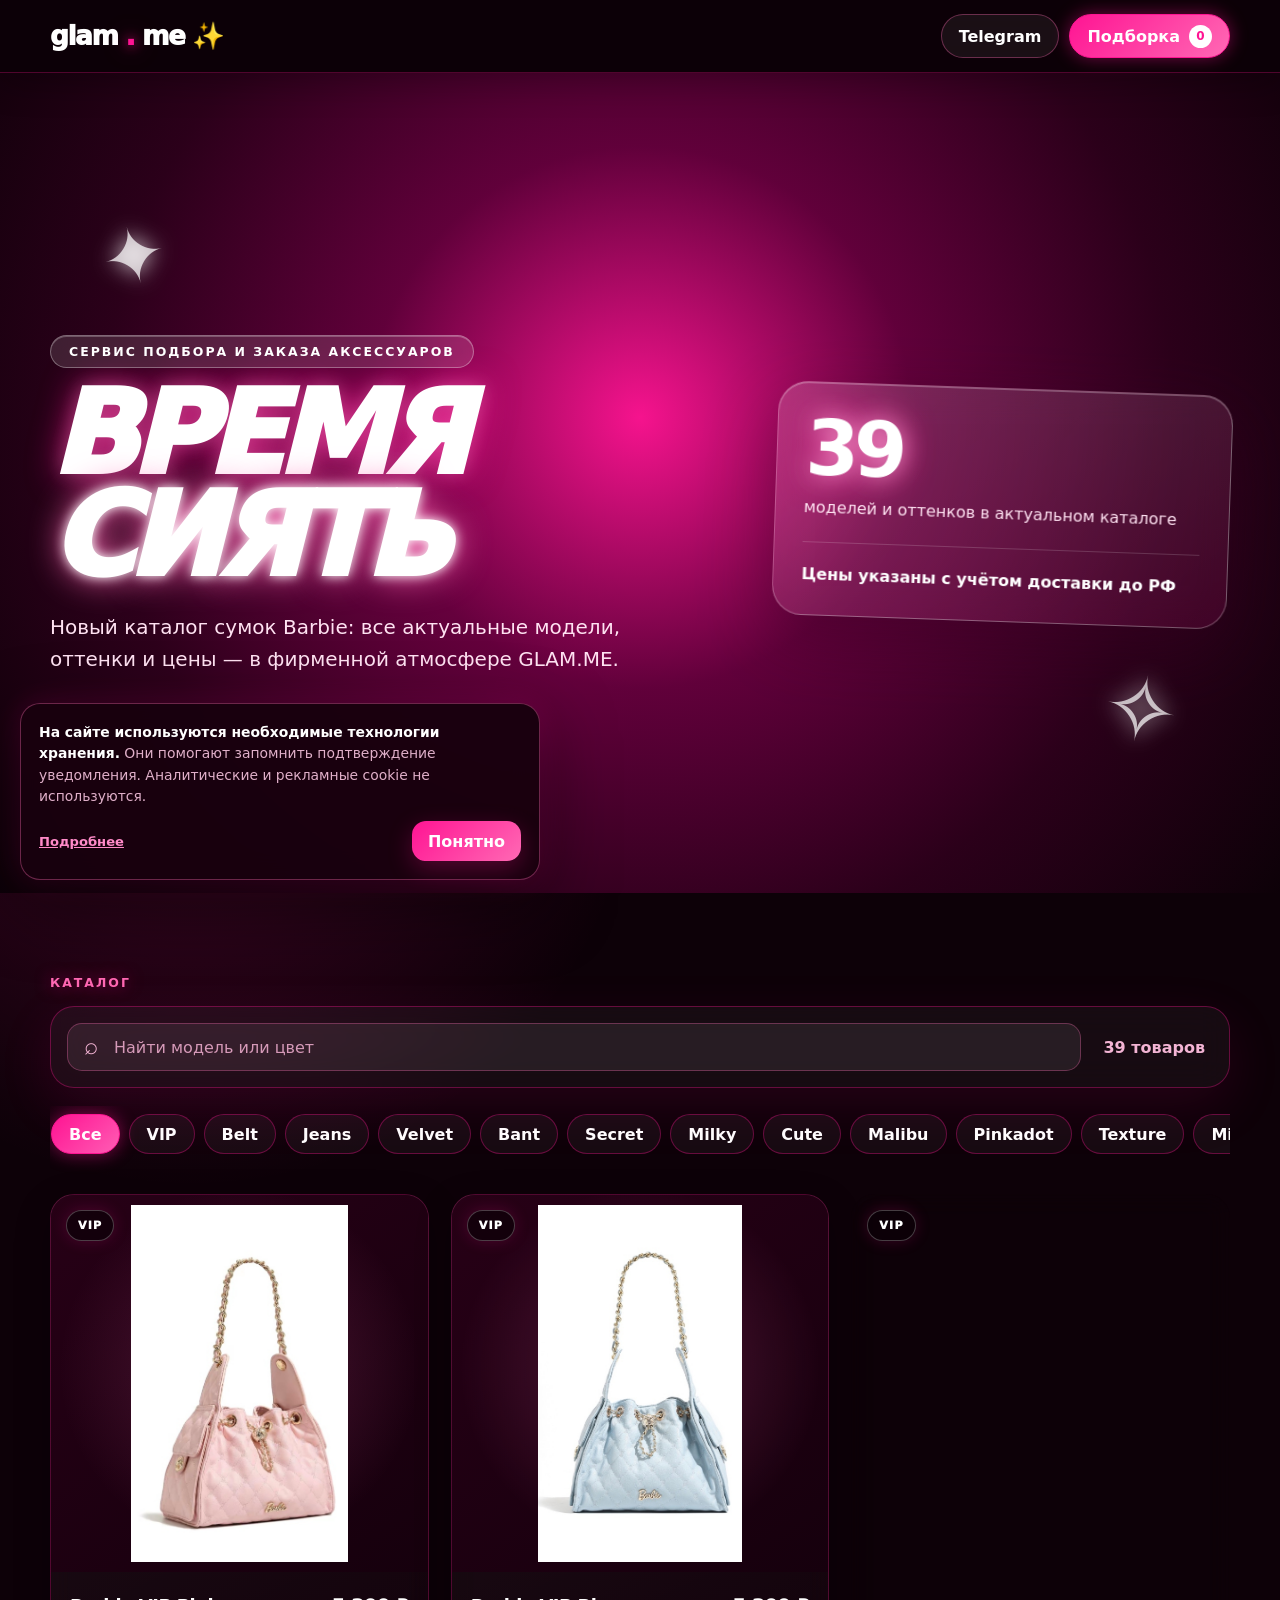
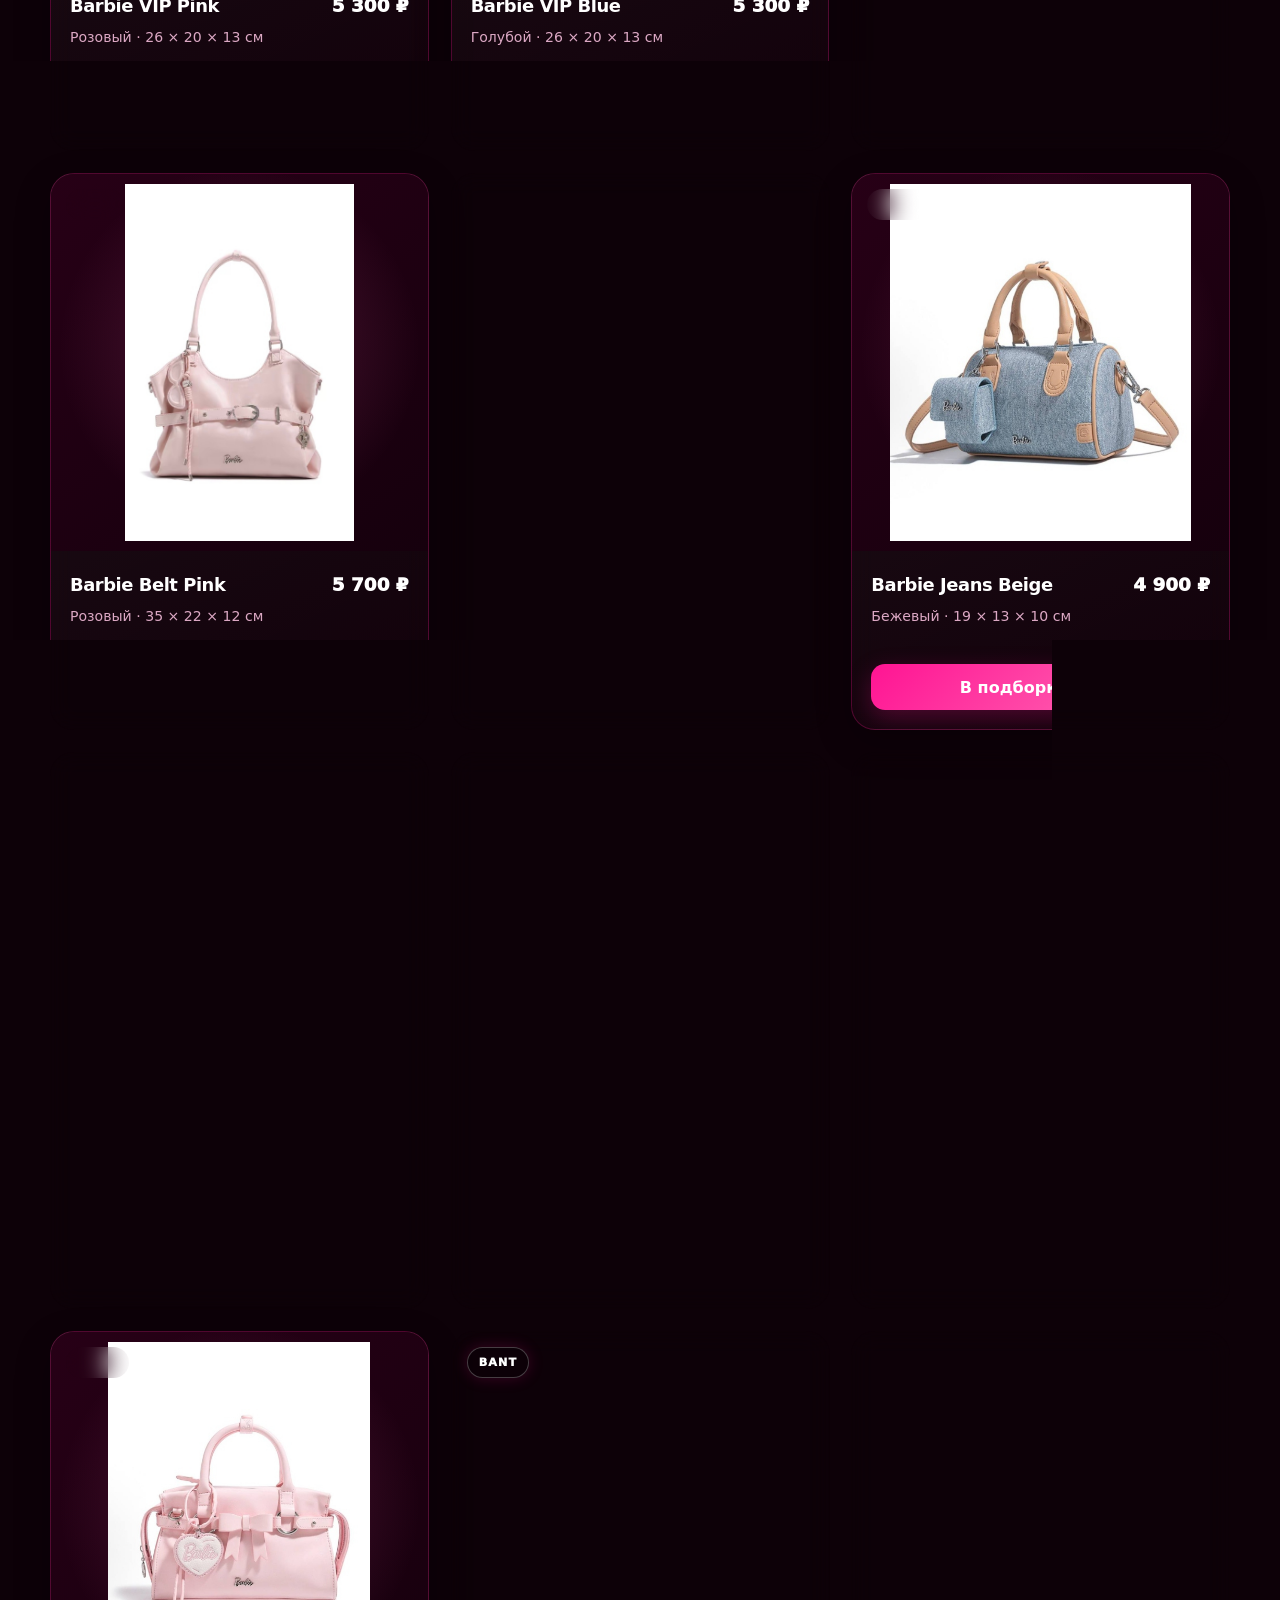
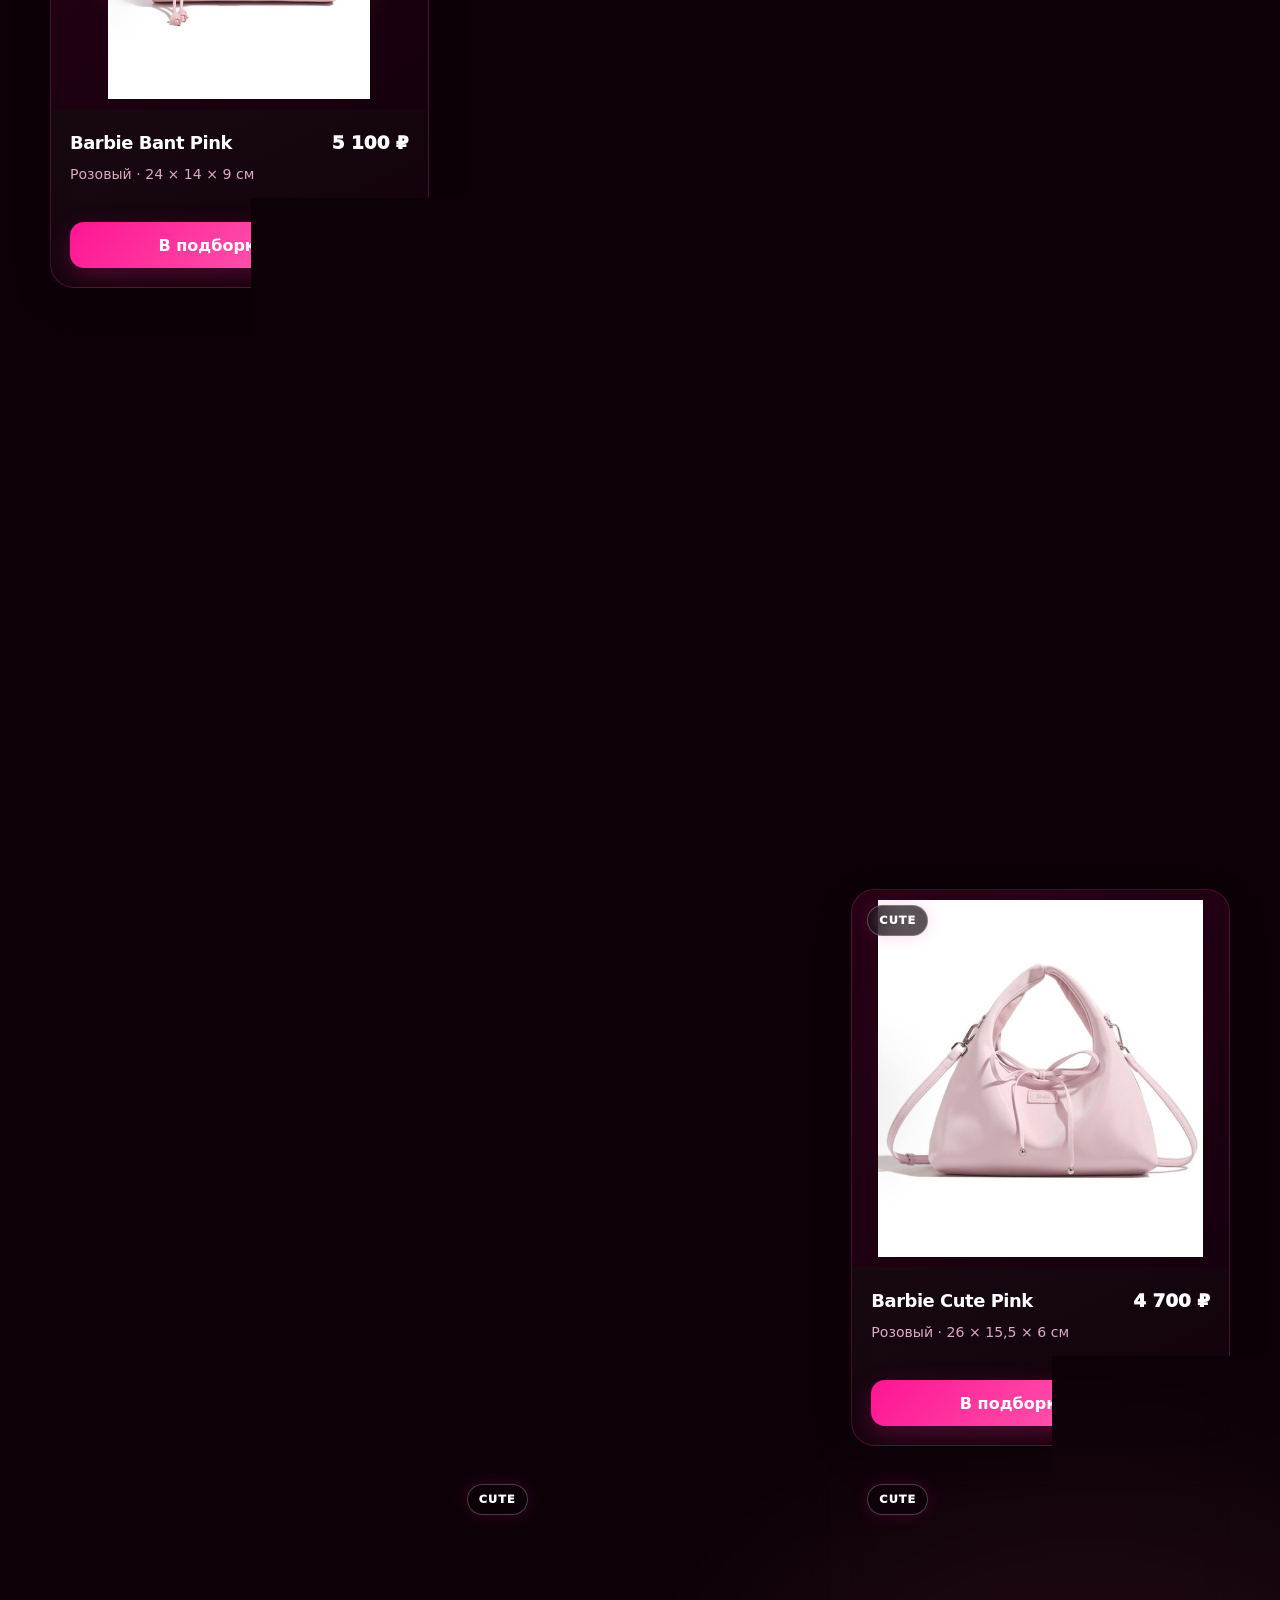
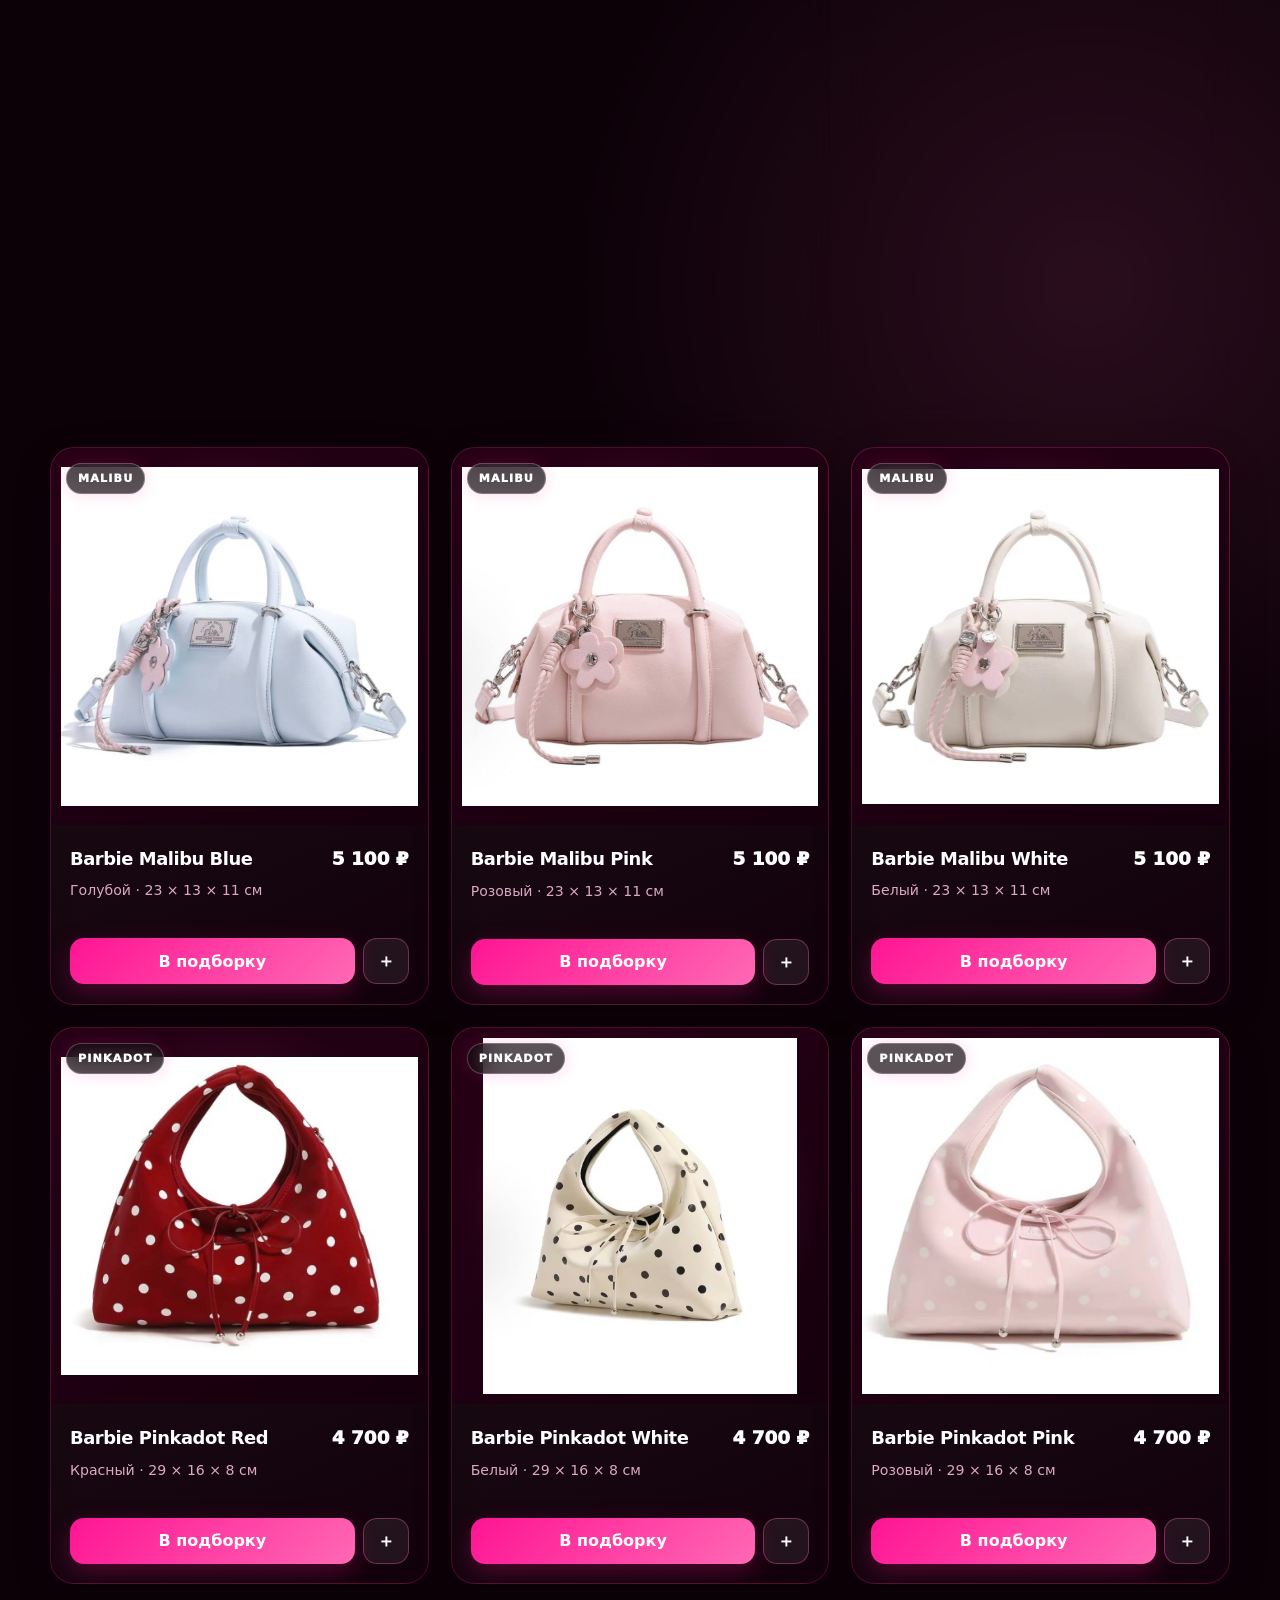
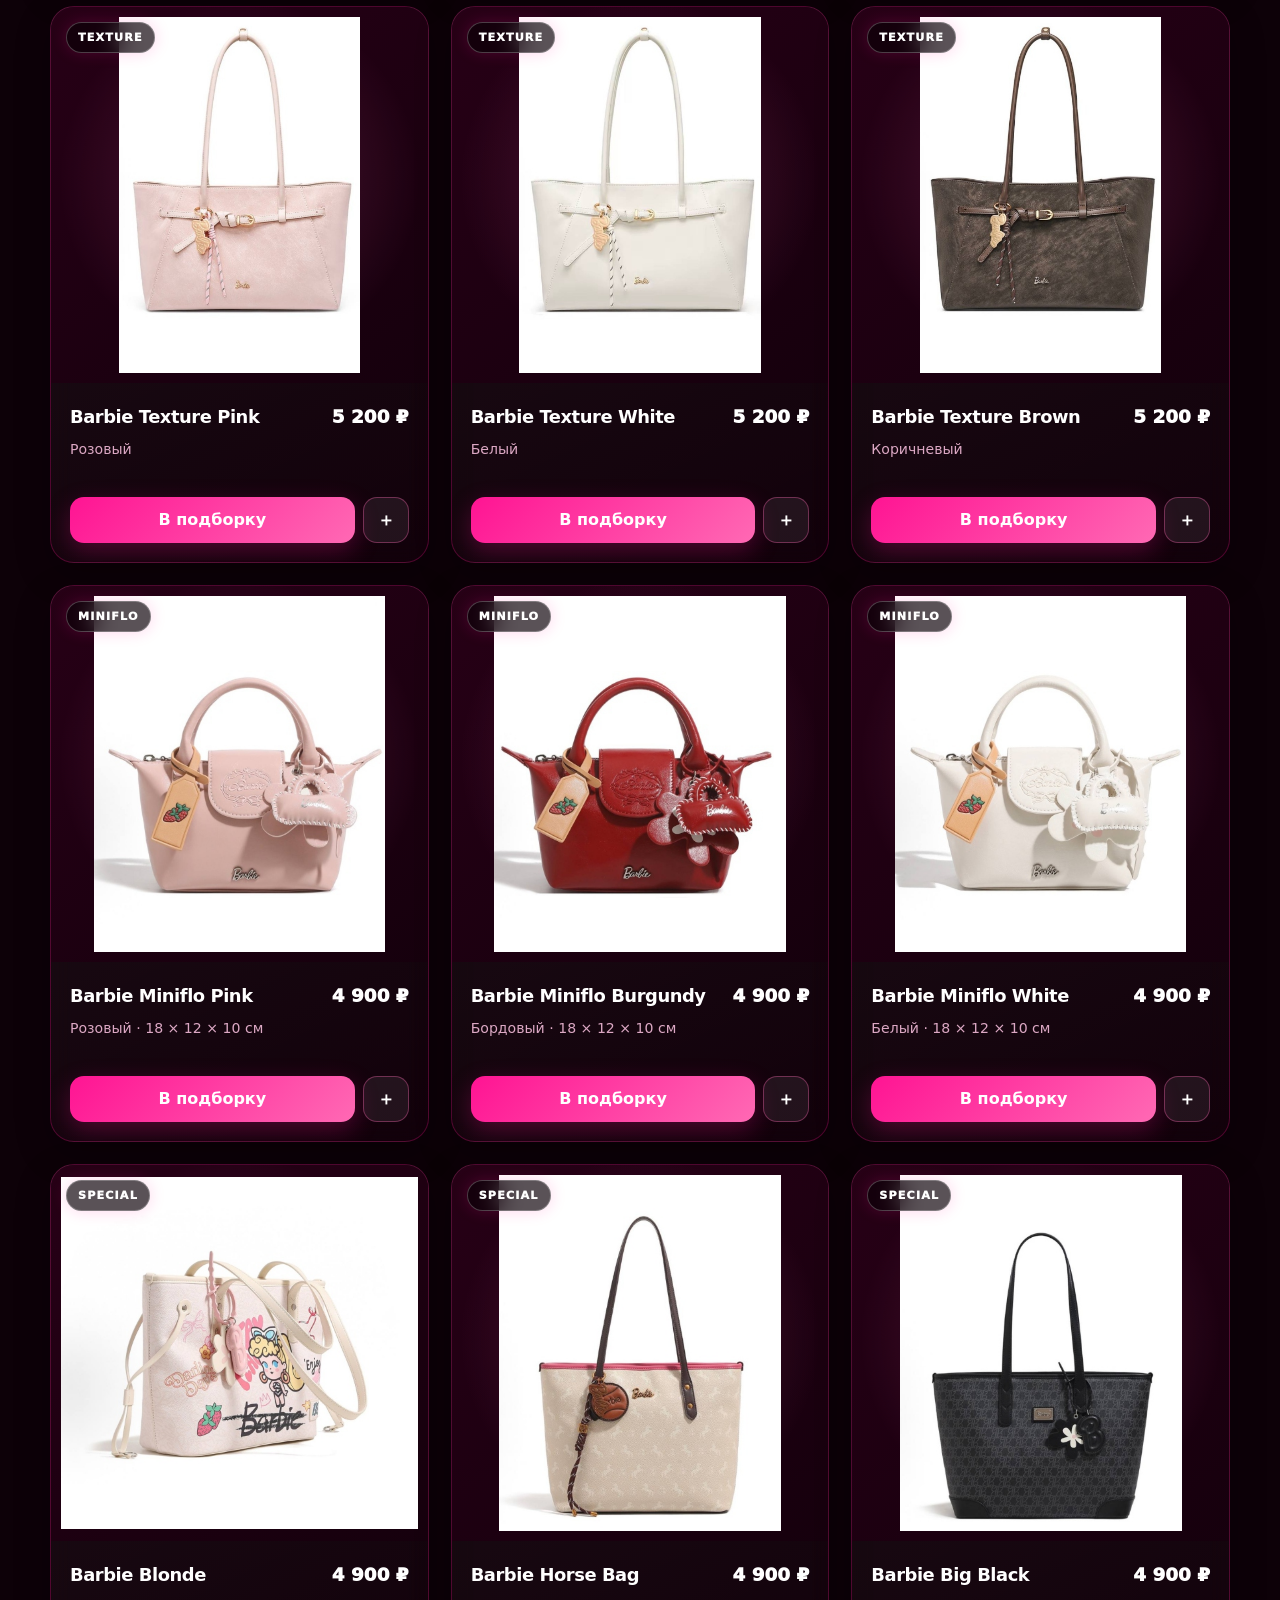
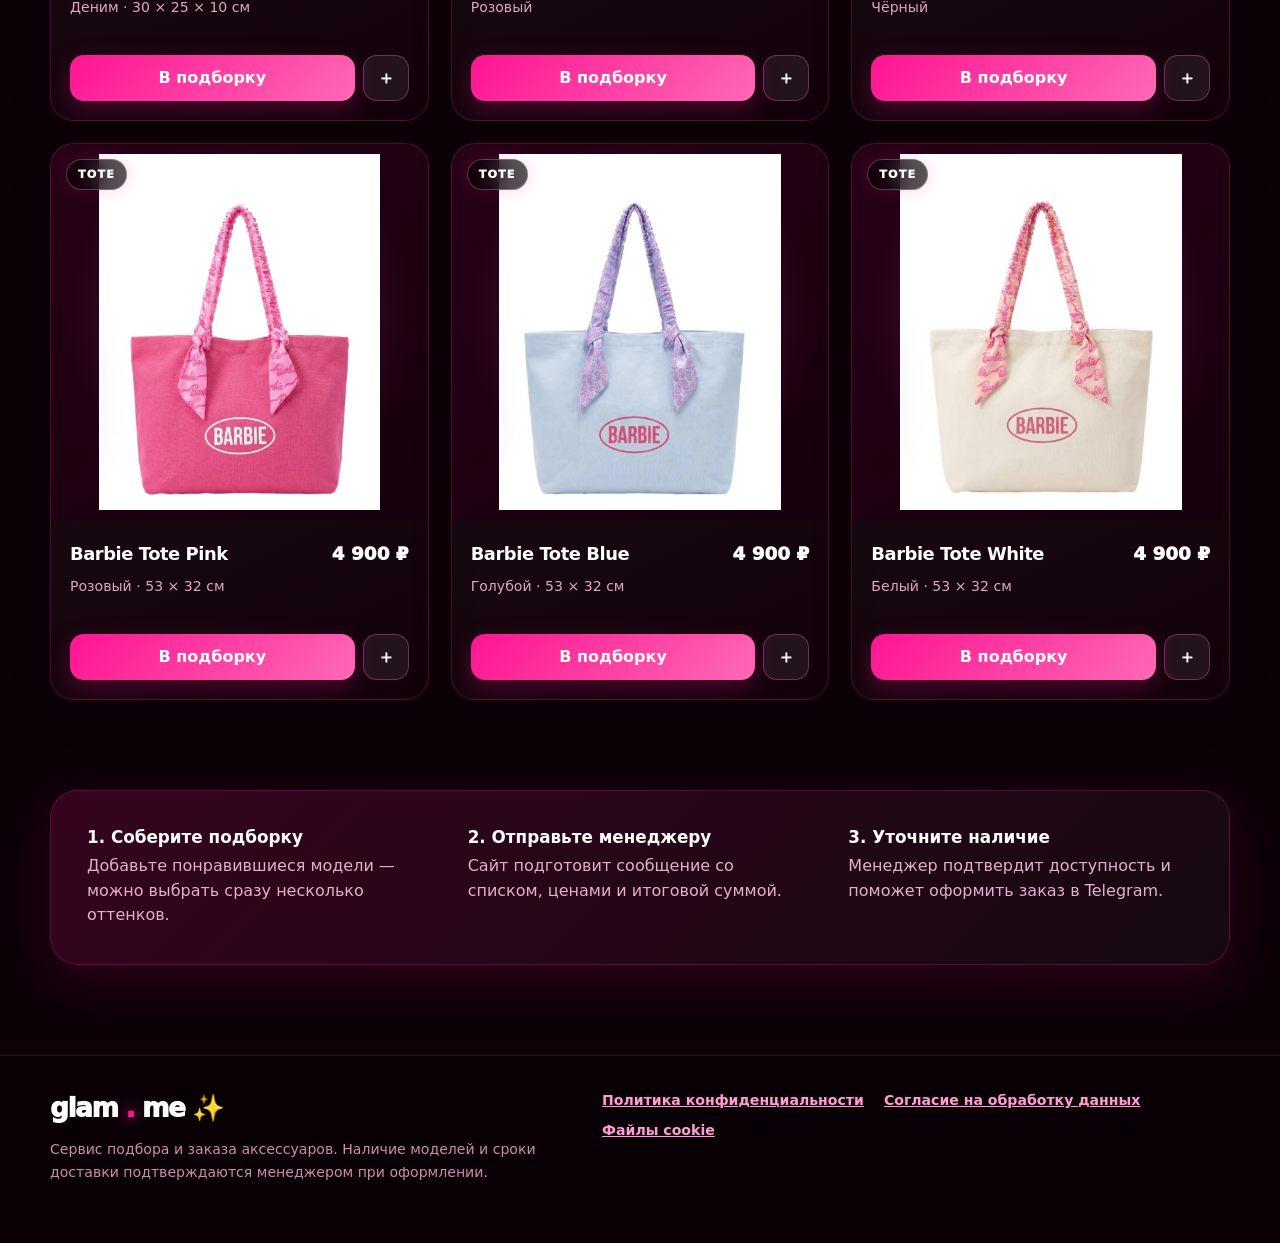
==== commit e98482fc: "Restore GLAM.ME pink glamour visual style" ====
--- a/index.html
+++ b/index.html
@@ -373,11 +373,207 @@
       *, *::before, *::after { scroll-behavior: auto !important; transition-duration: .01ms !important; animation-duration: .01ms !important; }
     }
   </style>
+  <style id="glam-theme">
+    :root {
+      --ink: #ffffff;
+      --muted: #f3bfdc;
+      --pink: #ff1493;
+      --pink-dark: #e00078;
+      --pink-soft: rgba(255, 20, 147, .14);
+      --paper: #0d0108;
+      --line: rgba(255, 105, 180, .28);
+      --white: #ffffff;
+      --shadow: 0 22px 70px rgba(255, 20, 147, .28);
+    }
+
+    body {
+      color: #fff;
+      background:
+        radial-gradient(circle at 15% 8%, rgba(255, 20, 147, .20), transparent 28rem),
+        radial-gradient(circle at 85% 55%, rgba(255, 105, 180, .12), transparent 32rem),
+        #0d0108;
+      cursor: url("data:image/svg+xml;utf8,<svg xmlns='http://www.w3.org/2000/svg' width='24' height='24' viewBox='0 0 24 24'><text y='20' font-size='18'>🪄</text></svg>"), auto;
+    }
+    a, button, .product-card {
+      cursor: url("data:image/svg+xml;utf8,<svg xmlns='http://www.w3.org/2000/svg' width='24' height='24' viewBox='0 0 24 24'><text y='20' font-size='18'>✨</text></svg>"), pointer;
+    }
+
+    .site-header {
+      border-color: rgba(255, 20, 147, .28);
+      background: rgba(13, 1, 8, .86);
+      box-shadow: 0 8px 35px rgba(0, 0, 0, .28);
+    }
+    .brand { color: #fff; text-transform: lowercase; letter-spacing: -.055em; }
+    .brand-dot { color: #ff1493; text-shadow: 0 0 12px #ff1493, 0 0 24px rgba(255,20,147,.75); }
+    .brand small { color: #ff9bd0; }
+    .manager-link {
+      color: #fff;
+      border-color: rgba(255, 105, 180, .35);
+      background: rgba(255, 255, 255, .06);
+    }
+    .cart-button {
+      border-color: #ff1493;
+      background: linear-gradient(135deg, #ff1493, #ff69b4);
+      box-shadow: 0 0 18px rgba(255, 20, 147, .42);
+    }
+    .cart-count { color: #ff1493; background: #fff; }
+
+    .hero {
+      min-height: min(820px, calc(100vh - 72px));
+      position: relative;
+      display: flex;
+      align-items: center;
+      padding: clamp(74px, 10vw, 120px) 0 76px;
+      background:
+        radial-gradient(circle at 50% 42%, rgba(255, 20, 147, .96) 0%, rgba(126, 0, 76, .74) 34%, rgba(45, 0, 27, .94) 67%, #0d0108 100%);
+      isolation: isolate;
+    }
+    .hero::before, .hero::after {
+      position: absolute;
+      z-index: -1;
+      color: rgba(255,255,255,.72);
+      text-shadow: 0 0 22px rgba(255,255,255,.78);
+      pointer-events: none;
+    }
+    .hero::before { content: "✦"; top: 17%; left: 8%; font-size: clamp(2.5rem, 6vw, 5.5rem); transform: rotate(-14deg); }
+    .hero::after { content: "✧"; right: 8%; bottom: 16%; font-size: clamp(3rem, 7vw, 6.5rem); transform: rotate(12deg); }
+    .hero-grid { grid-template-columns: 1.2fr .8fr; align-items: center; }
+    .hero .eyebrow {
+      display: inline-flex;
+      padding: 8px 18px;
+      border: 1px solid rgba(255,255,255,.32);
+      border-radius: 999px;
+      color: #fff;
+      background: rgba(255,255,255,.12);
+      backdrop-filter: blur(10px);
+      box-shadow: inset 0 1px 0 rgba(255,255,255,.24);
+    }
+    h1 {
+      font-style: italic;
+      text-transform: uppercase;
+      text-shadow: 0 0 18px rgba(255,255,255,.2), 0 0 34px rgba(255,20,147,.78);
+    }
+    .hero-highlight {
+      color: #fff;
+      -webkit-text-stroke: 0;
+      text-stroke: 0;
+      text-shadow: 0 0 12px #fff, 0 0 34px #ff69b4;
+    }
+    .hero-copy { color: #ffe2f2; }
+    .hero-stats {
+      border: 1px solid rgba(255,255,255,.28);
+      color: #fff;
+      background: linear-gradient(145deg, rgba(255,255,255,.17), rgba(255,20,147,.13));
+      box-shadow: 0 24px 70px rgba(55,0,33,.45), inset 0 1px 0 rgba(255,255,255,.25);
+      backdrop-filter: blur(18px);
+    }
+    .hero-stats strong { color: #fff; text-shadow: 0 0 24px rgba(255,255,255,.56), 0 0 32px #ff1493; }
+    .hero-stats span { color: #ffe3f2; }
+
+    #catalog { padding-top: 82px; }
+    #catalog > .eyebrow { color: #ff69b4; text-shadow: 0 0 16px rgba(255,20,147,.55); }
+    .catalog-toolbar {
+      border-color: rgba(255, 20, 147, .34);
+      background: rgba(255,255,255,.045);
+      box-shadow: 0 18px 55px rgba(255,20,147,.10);
+    }
+    #searchInput {
+      color: #fff;
+      border-color: rgba(255,105,180,.32);
+      background: rgba(255,255,255,.07);
+    }
+    #searchInput::placeholder { color: #d69ab9; }
+    #searchInput:focus { border-color: #ff1493; box-shadow: 0 0 0 4px rgba(255,20,147,.15), 0 0 20px rgba(255,20,147,.22); }
+    .result-count, .search-wrap::before { color: #f3b4d4; }
+    .filters { padding-top: 8px; }
+    .filter {
+      color: #fff;
+      border-color: rgba(255,20,147,.34);
+      background: rgba(255,255,255,.045);
+    }
+    .filter:hover, .filter.active {
+      border-color: #ff1493;
+      background: linear-gradient(135deg, #ff1493, #ff5eb5);
+      box-shadow: 0 0 18px rgba(255,20,147,.48);
+    }
+
+    .product-card {
+      border-color: rgba(255,20,147,.26);
+      background: linear-gradient(155deg, rgba(255,255,255,.065), rgba(255,20,147,.025));
+      box-shadow: 0 12px 36px rgba(0,0,0,.24);
+      backdrop-filter: blur(12px);
+    }
+    .product-card:hover {
+      border-color: #ff1493;
+      background: linear-gradient(155deg, rgba(255,20,147,.12), rgba(255,255,255,.055));
+      box-shadow: 0 18px 52px rgba(255,20,147,.30);
+    }
+    .product-media {
+      background:
+        radial-gradient(circle at 50% 46%, rgba(255,105,180,.22), transparent 65%),
+        linear-gradient(145deg, #270016, #16000d);
+    }
+    .product-media img { object-fit: contain; padding: 10px; }
+    .collection-badge {
+      color: #fff;
+      border-color: rgba(255,255,255,.24);
+      background: rgba(13,1,8,.68);
+      box-shadow: 0 0 16px rgba(255,20,147,.18);
+    }
+    .product-title, .product-price { color: #fff; }
+    .product-meta { color: #dca8c4; }
+    .primary {
+      color: #fff;
+      background: linear-gradient(135deg, #ff1493, #ff69b4);
+      box-shadow: 0 8px 24px rgba(255,20,147,.25);
+    }
+    .primary:hover { background: linear-gradient(135deg, #ff42a8, #ff1493); box-shadow: 0 0 22px rgba(255,20,147,.5); }
+    .secondary { color: #fff; border: 1px solid rgba(255,105,180,.25); background: rgba(255,20,147,.12); }
+    .secondary:hover { background: rgba(255,20,147,.24); }
+    .icon-button { border: 1px solid rgba(255,105,180,.35); background: rgba(255,255,255,.07); }
+    .empty-state { color: #e0a9c5; }
+    .empty-state strong { color: #fff; }
+
+    .service-strip {
+      border: 1px solid rgba(255,20,147,.28);
+      background: linear-gradient(135deg, rgba(255,20,147,.17), rgba(255,255,255,.035));
+      box-shadow: 0 18px 50px rgba(255,20,147,.12);
+    }
+    .service-item span { color: #e4b0cb; }
+    footer { border-color: rgba(255,20,147,.22); background: #090006; }
+    .footer-copy { color: #c98eae; }
+    .footer-links a { color: #ff9cd1; }
+
+    .drawer, .modal { color: #fff; background: linear-gradient(160deg, #220014, #0f0009); }
+    .drawer-head, .drawer-foot, .cart-item { border-color: rgba(255,105,180,.22); }
+    .drawer-foot { background: #100009; }
+    .close-button { color: #fff; background: rgba(255,20,147,.18); }
+    .cart-item span, .cart-empty, .small-note, .modal-description { color: #dba7c2; }
+    .promo-row input { color: #fff; border-color: rgba(255,105,180,.3); background: rgba(255,255,255,.06); }
+    .remove-button { color: #ff99ce; }
+    .modal-image-wrap { background: radial-gradient(circle, rgba(255,20,147,.24), #17000e 68%); }
+    .modal-image-wrap img { object-fit: contain; padding: 18px; }
+    .modal-facts { border: 1px solid rgba(255,105,180,.22); background: rgba(255,20,147,.11); }
+    .cookie-notice {
+      color: #fff;
+      border-color: rgba(255,105,180,.36);
+      background: rgba(24,0,14,.96);
+      box-shadow: 0 22px 70px rgba(0,0,0,.5), 0 0 30px rgba(255,20,147,.18);
+    }
+    .cookie-notice p { color: #e0afc9; }
+    .cookie-notice strong { color: #fff; }
+    .cookie-actions a { color: #ff8ac8; }
+
+    @media (max-width: 900px) {
+      .hero-grid { grid-template-columns: 1fr; }
+      .hero { min-height: auto; }
+    }
+  </style>
 </head>
 <body>
   <header class="site-header">
     <div class="header-inner">
-      <a class="brand" href="#top" aria-label="GLAM.ME SHOP — на главную">GLAM<span class="brand-dot">.</span>ME <small>shop</small></a>
+      <a class="brand" href="#top" aria-label="GLAM.ME SHOP — на главную">glam<span class="brand-dot">.</span>me ✨</a>
       <div class="header-actions">
         <a class="manager-link" href="https://t.me/glammegirls" target="_blank" rel="noopener">Telegram</a>
         <button class="cart-button" type="button" id="cartOpen" aria-label="Открыть подборку">
@@ -391,9 +587,9 @@
     <section class="hero">
       <div class="shell hero-grid">
         <div>
-          <p class="eyebrow">Новая коллекция · Barbie bags</p>
-          <h1>Выбери свою <span class="hero-highlight">Barbie</span></h1>
-          <p class="hero-copy">Собрали актуальный каталог GLAM.ME SHOP: все модели, оттенки и цены — в одной аккуратной витрине.</p>
+          <p class="eyebrow">Сервис подбора и заказа аксессуаров</p>
+          <h1>Время <span class="hero-highlight">сиять</span></h1>
+          <p class="hero-copy">Новый каталог сумок Barbie: все актуальные модели, оттенки и цены — в фирменной атмосфере GLAM.ME.</p>
         </div>
         <aside class="hero-stats" aria-label="Информация о каталоге">
           <strong>39</strong>
@@ -426,7 +622,7 @@
   <footer>
     <div class="shell footer-inner">
       <div>
-        <a class="brand" href="#top">GLAM<span class="brand-dot">.</span>ME <small>shop</small></a>
+        <a class="brand" href="#top">glam<span class="brand-dot">.</span>me ✨</a>
         <p class="footer-copy">Сервис подбора и заказа аксессуаров. Наличие моделей и сроки доставки подтверждаются менеджером при оформлении.</p>
       </div>
       <nav class="footer-links" aria-label="Правовая информация">
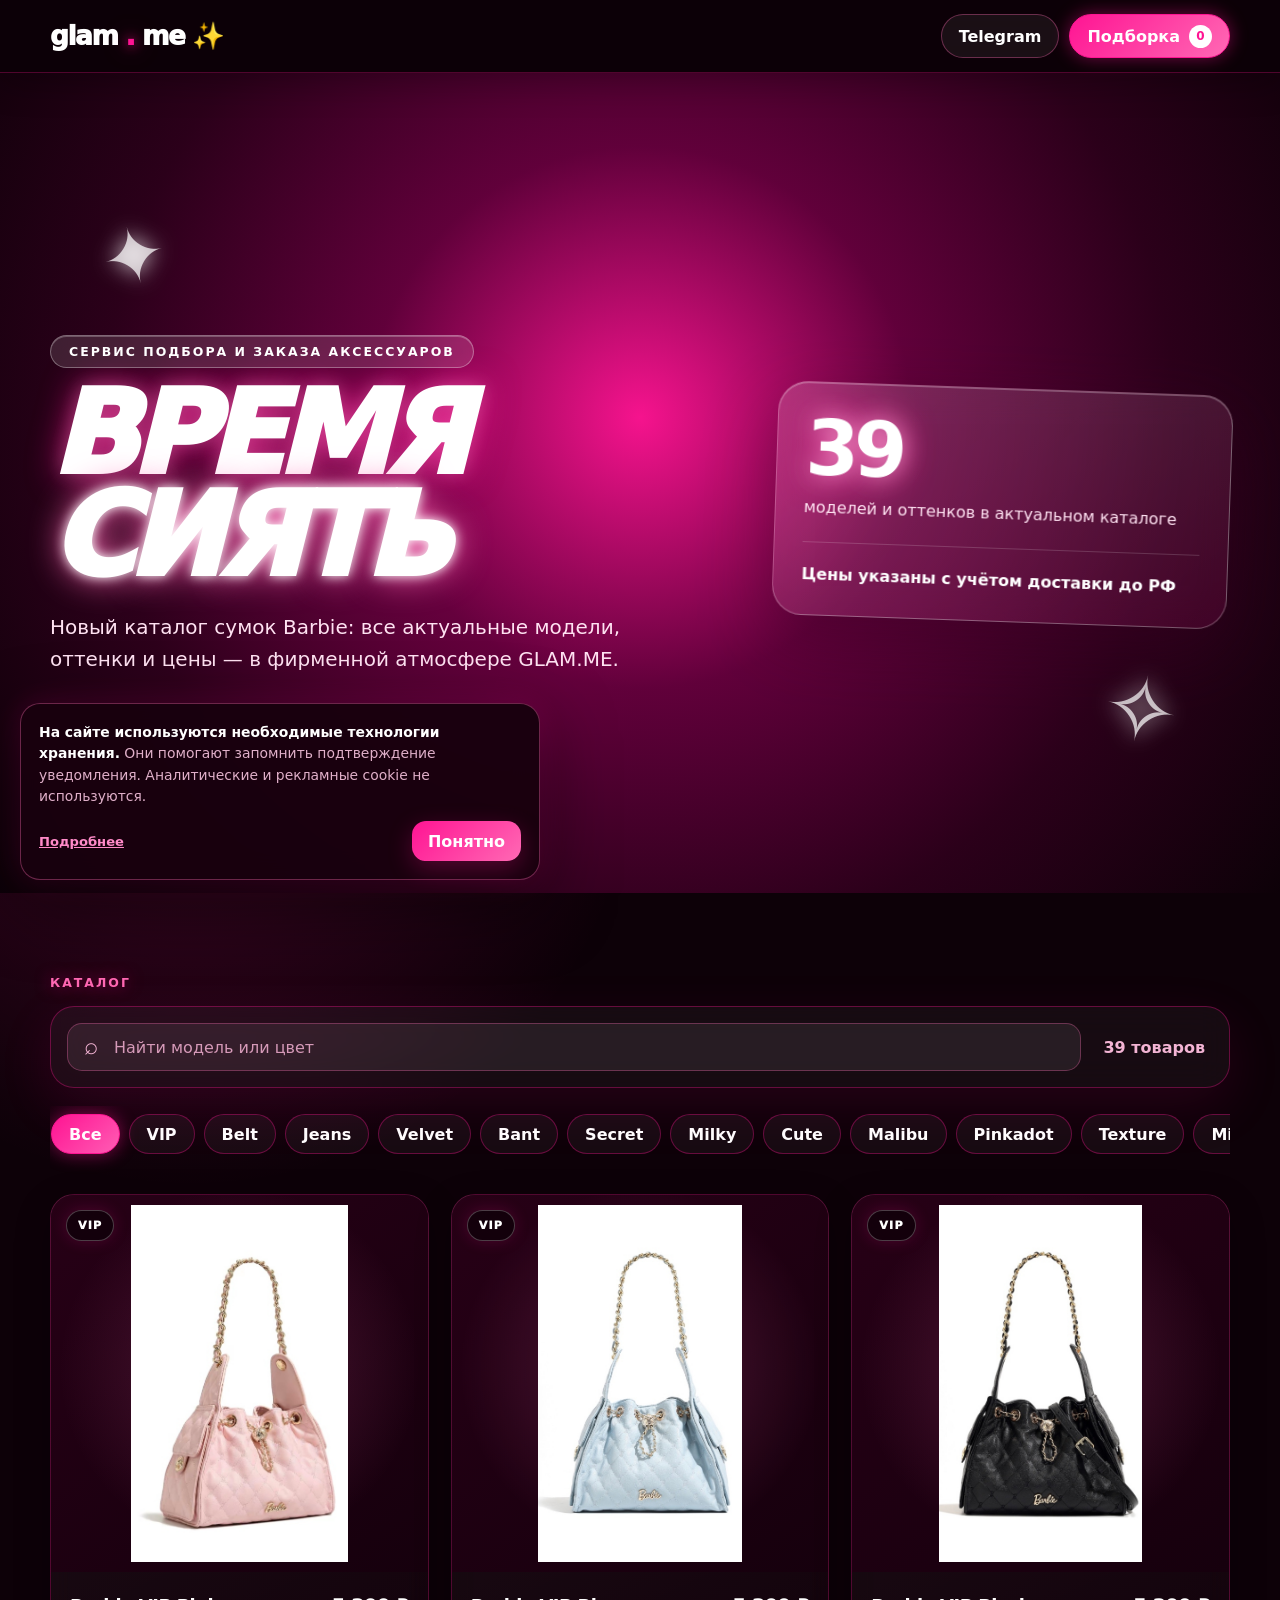
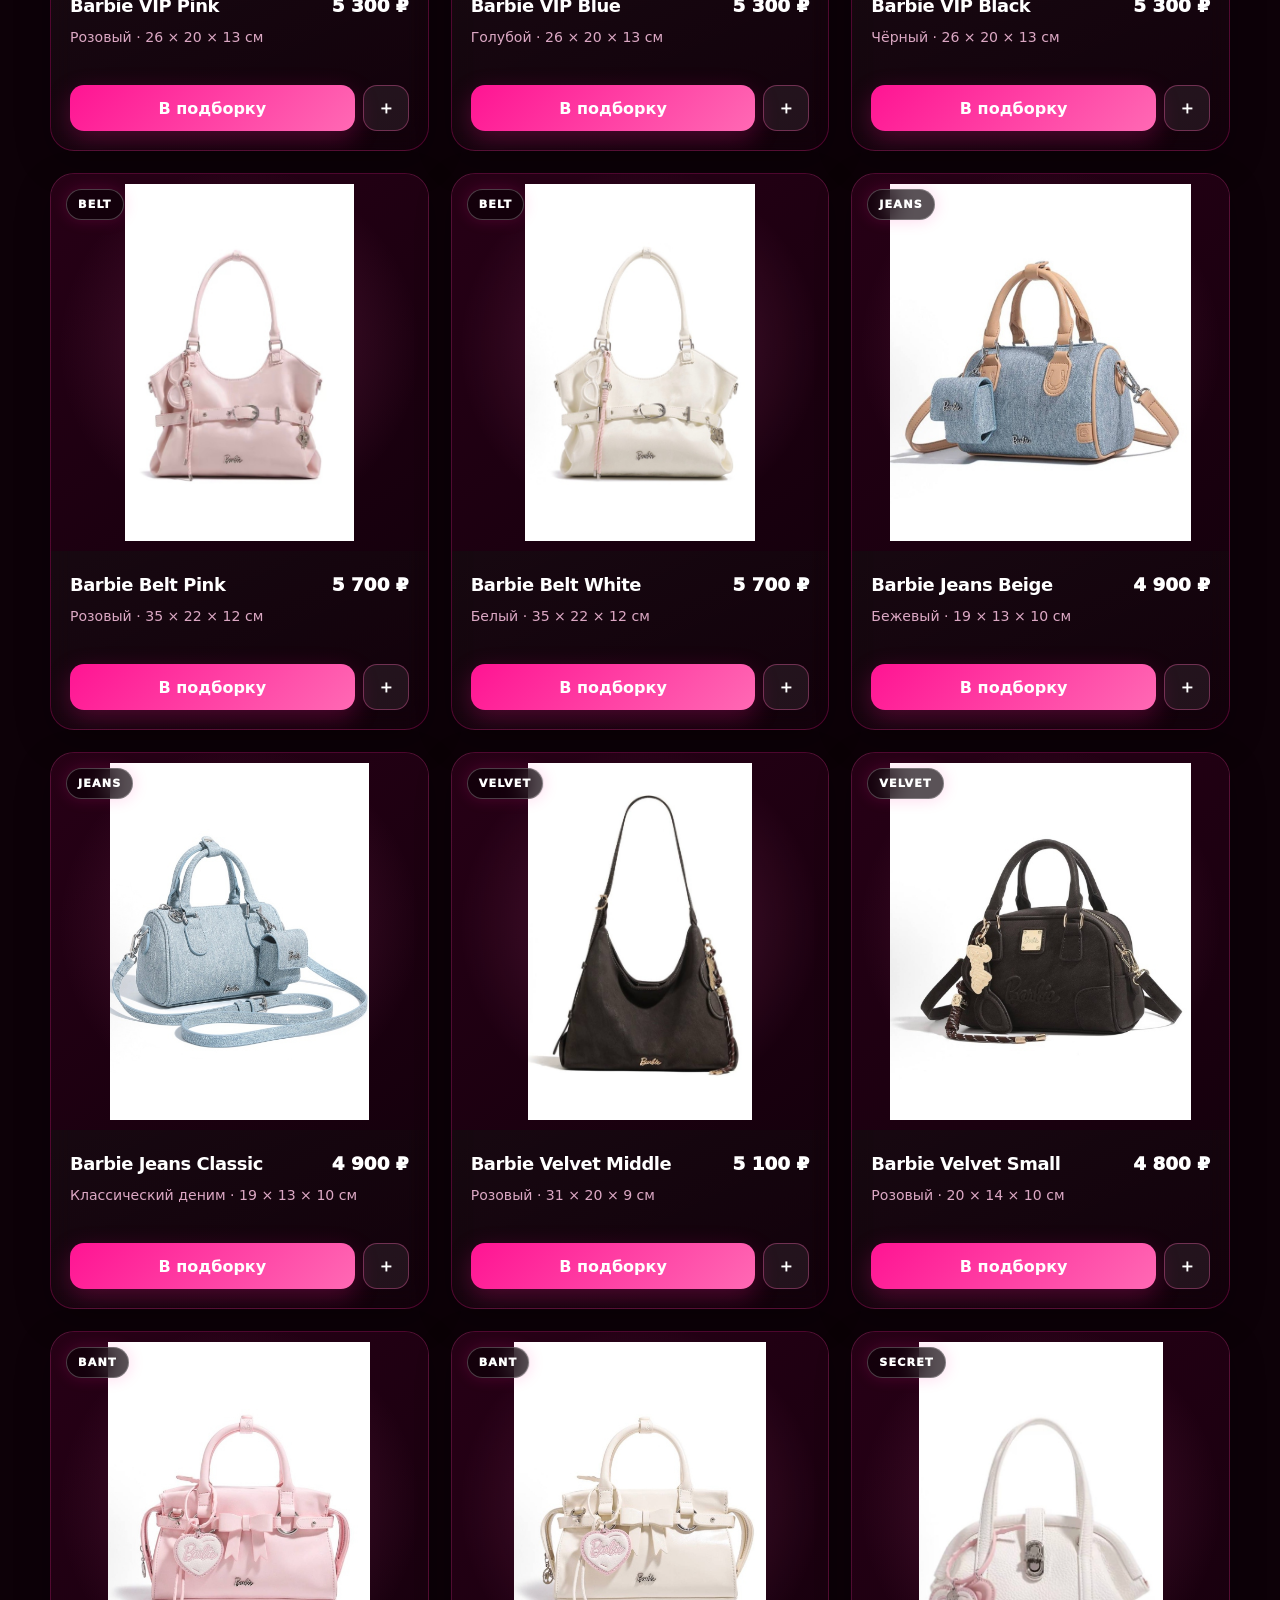
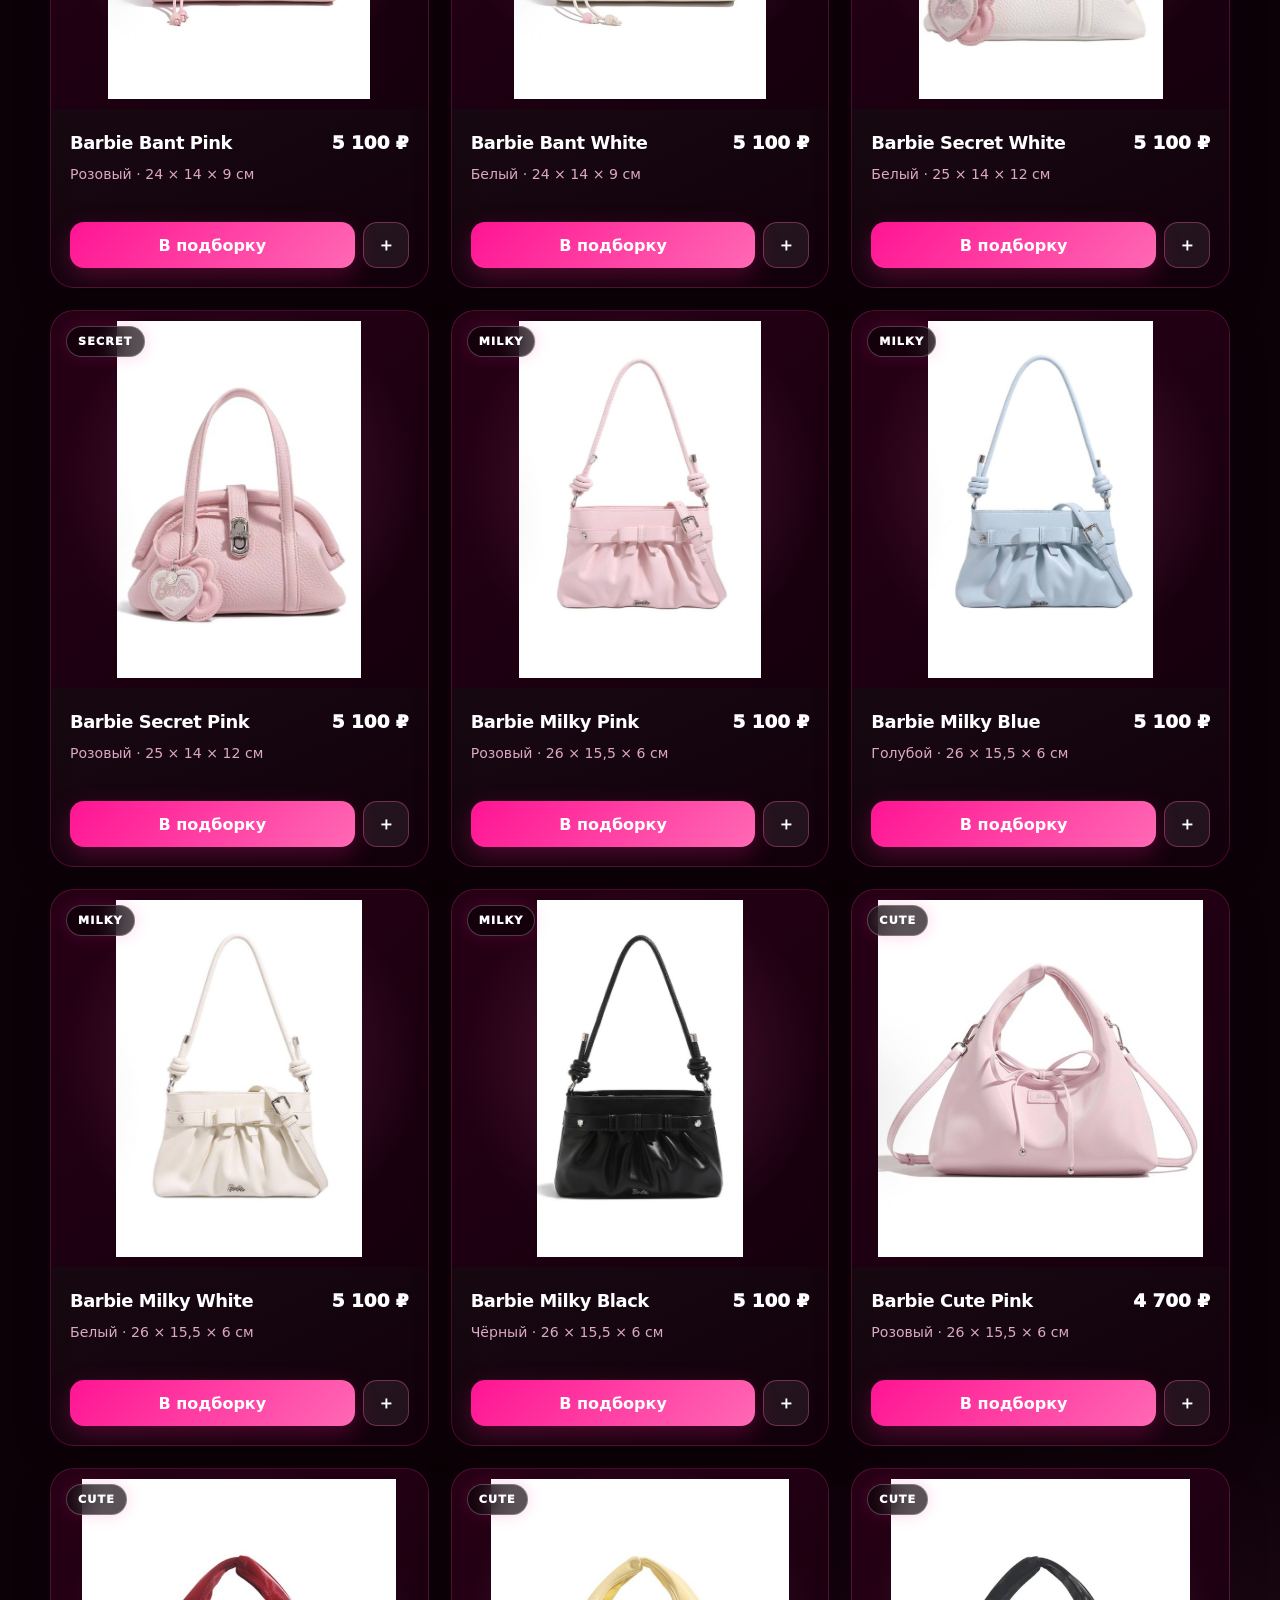
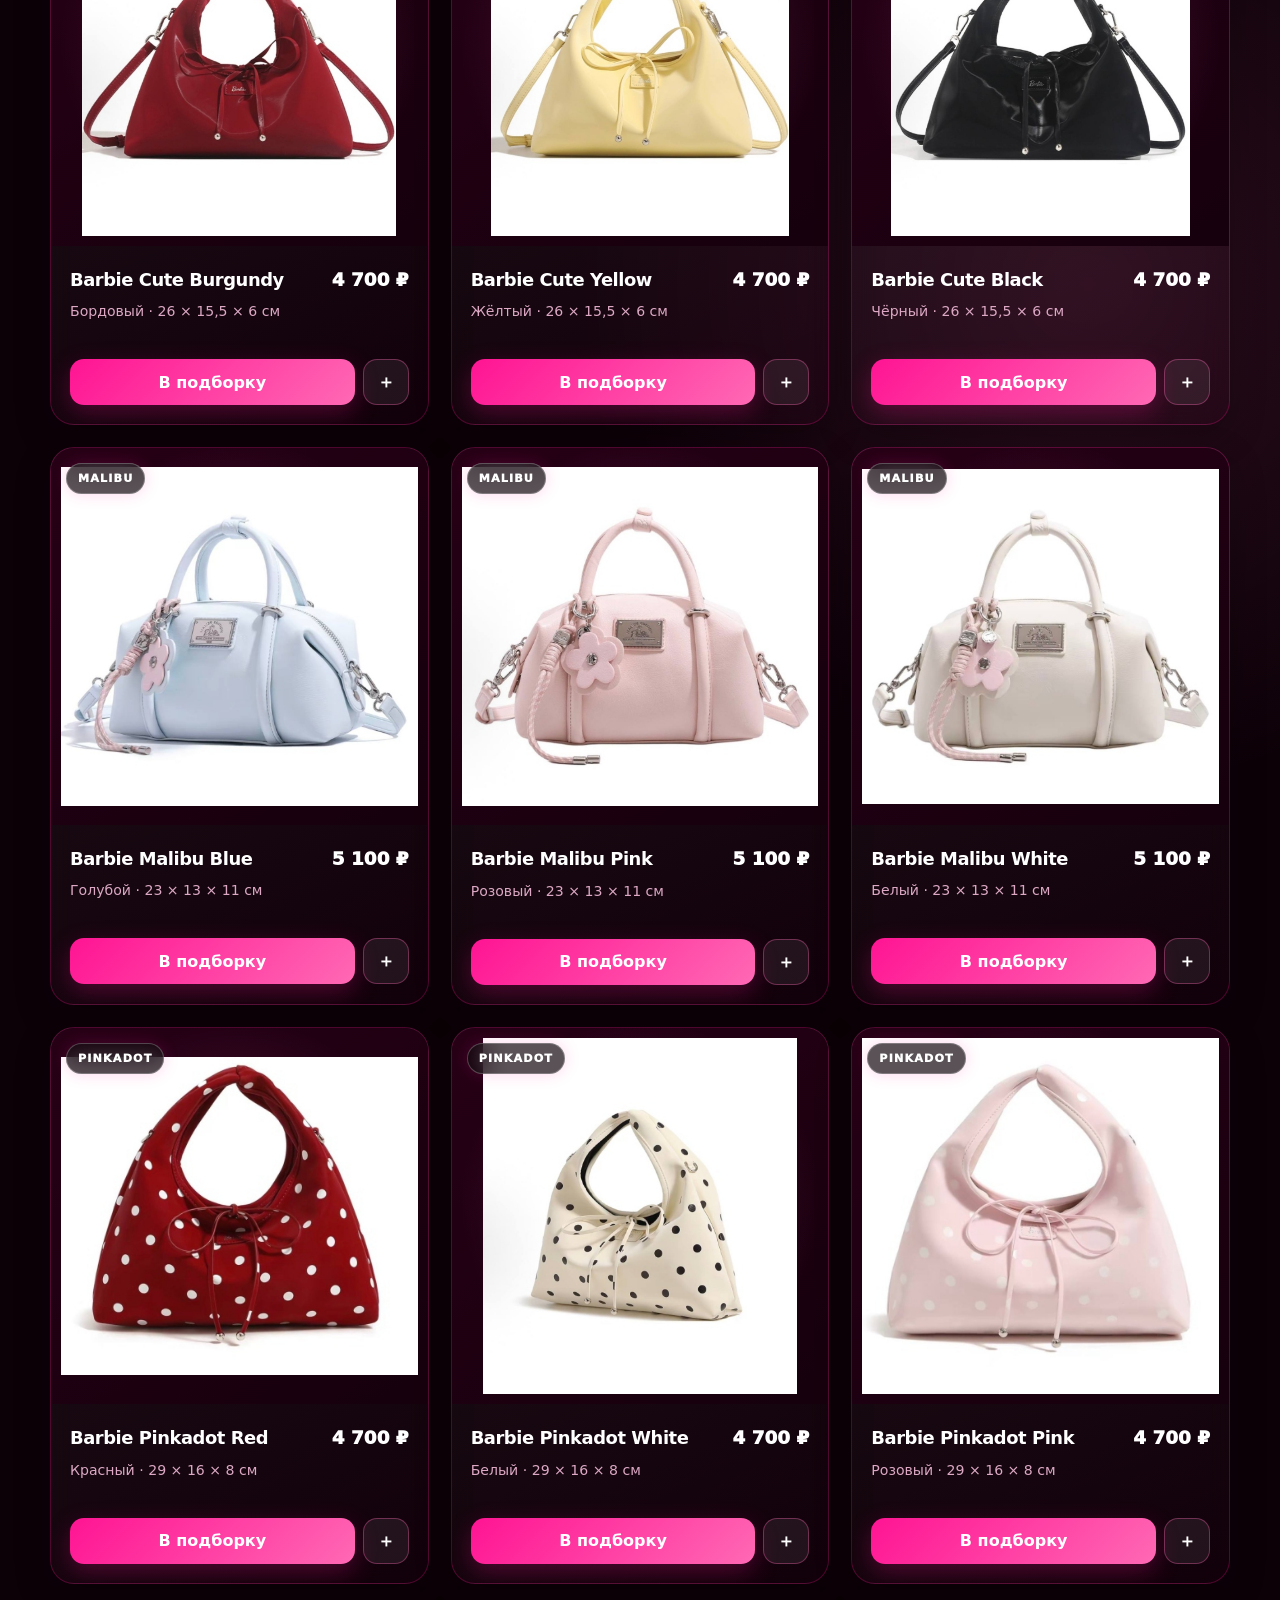
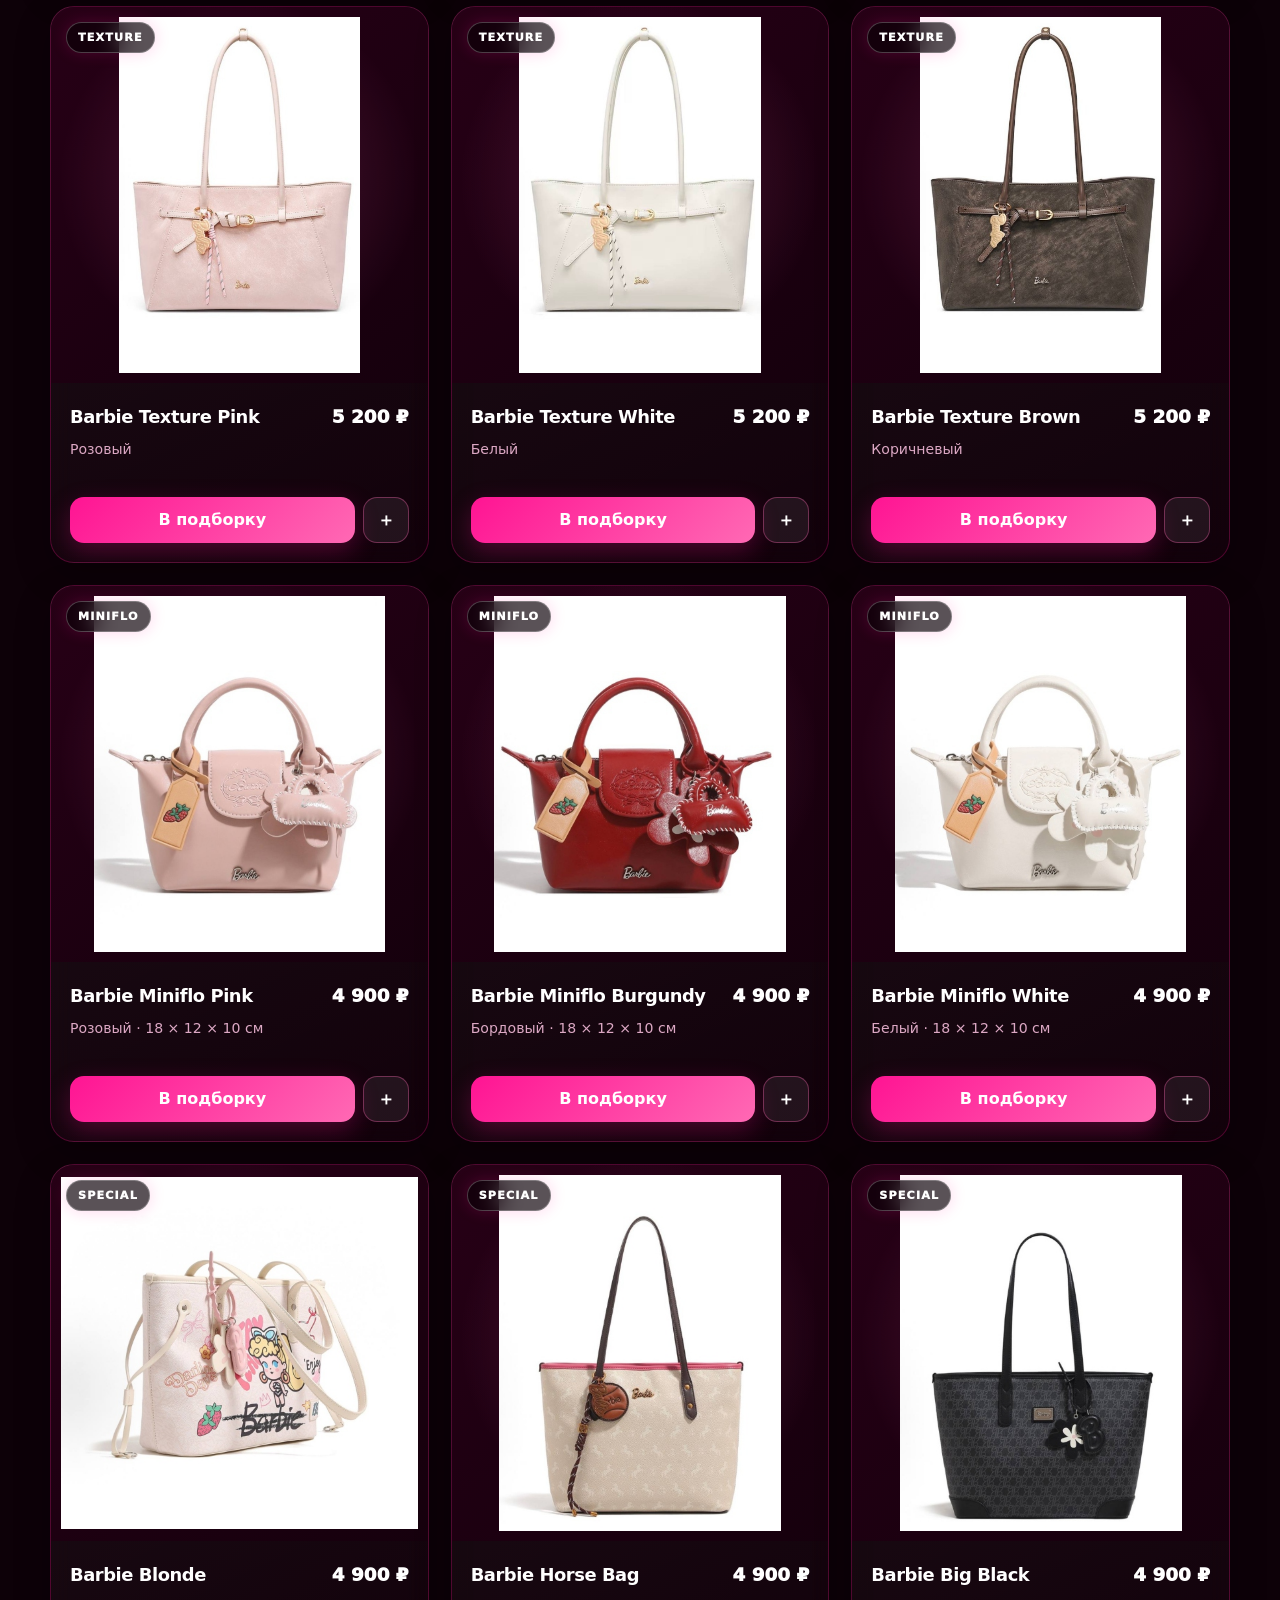
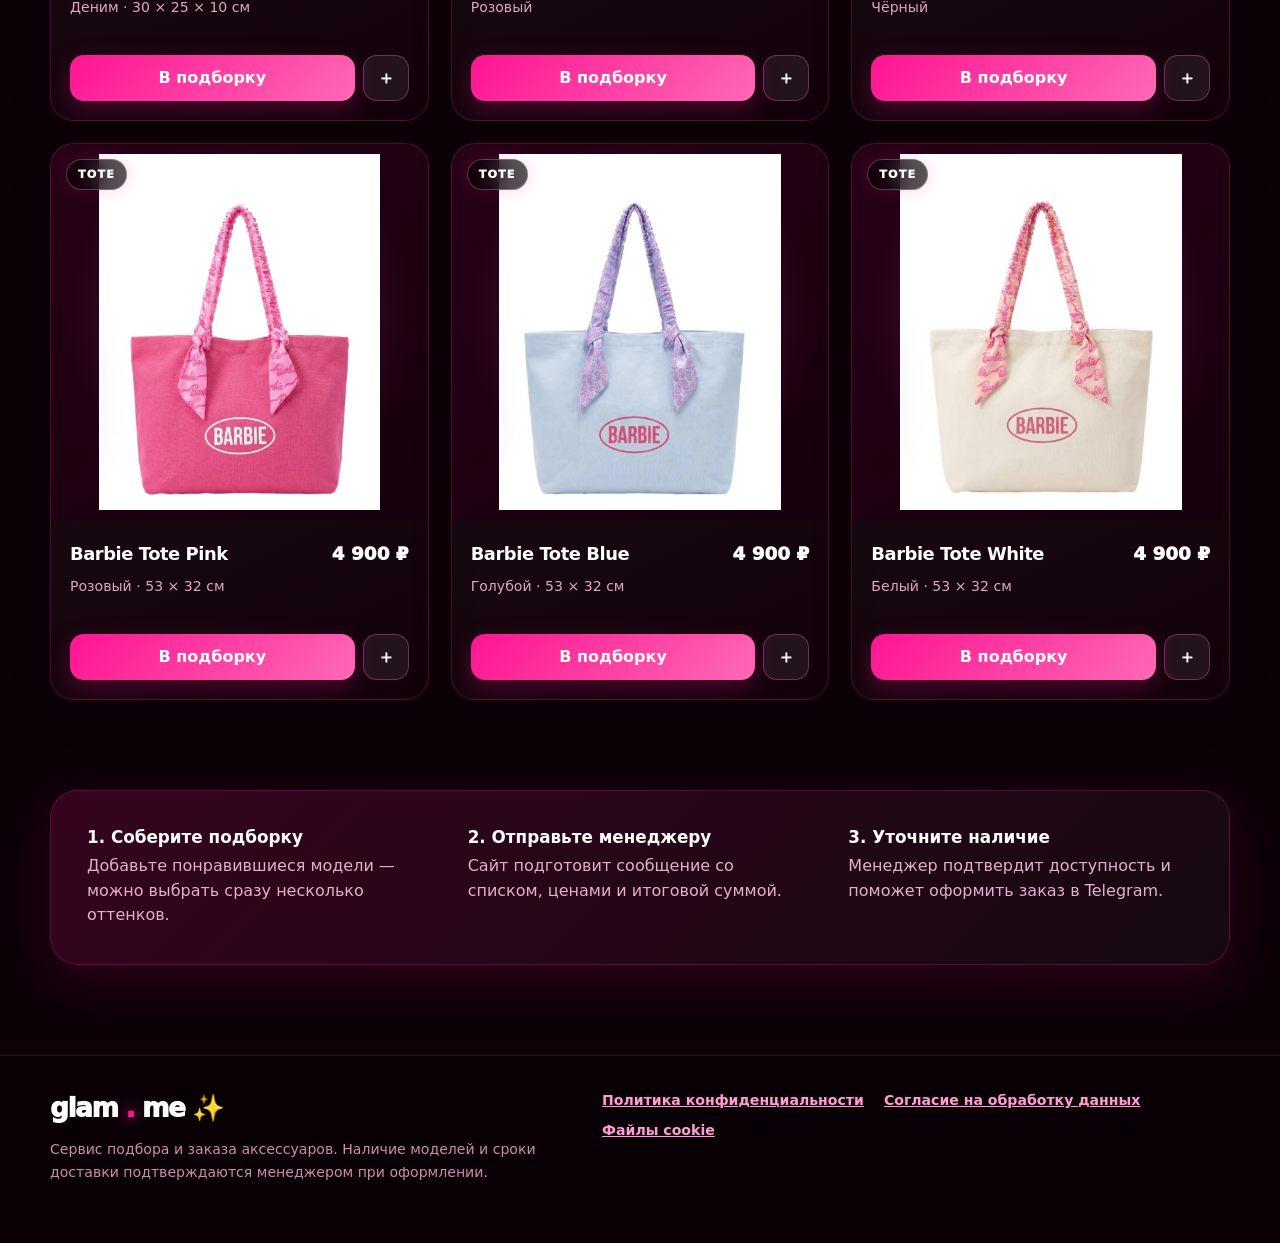
==== commit bd79ab5d: "Route GLAM.ME orders to personal manager" ====
--- a/index.html
+++ b/index.html
@@ -575,7 +575,7 @@
     <div class="header-inner">
       <a class="brand" href="#top" aria-label="GLAM.ME SHOP — на главную">glam<span class="brand-dot">.</span>me ✨</a>
       <div class="header-actions">
-        <a class="manager-link" href="https://t.me/glammegirls" target="_blank" rel="noopener">Telegram</a>
+        <a class="manager-link" href="https://t.me/kamillameneger" target="_blank" rel="noopener">Telegram</a>
         <button class="cart-button" type="button" id="cartOpen" aria-label="Открыть подборку">
           Подборка <span class="cart-count" id="cartCount">0</span>
         </button>
@@ -892,7 +892,7 @@
       const lines = items.map((product, index) => `${index + 1}. ${product.name} — ${money(product.price)}`);
       const promoLine = state.promo ? '\nПромокод: БЛЕСК (−5%)' : '';
       const text = `Здравствуйте! Хочу уточнить наличие:\n\n${lines.join('\n')}${promoLine}\n\nИтого: ${money(total)}`;
-      window.open(`https://t.me/glammegirls?text=${encodeURIComponent(text)}`, '_blank', 'noopener');
+      window.open(`https://t.me/kamillameneger?text=${encodeURIComponent(text)}`, '_blank', 'noopener');
     });
 
     document.addEventListener('keydown', event => {
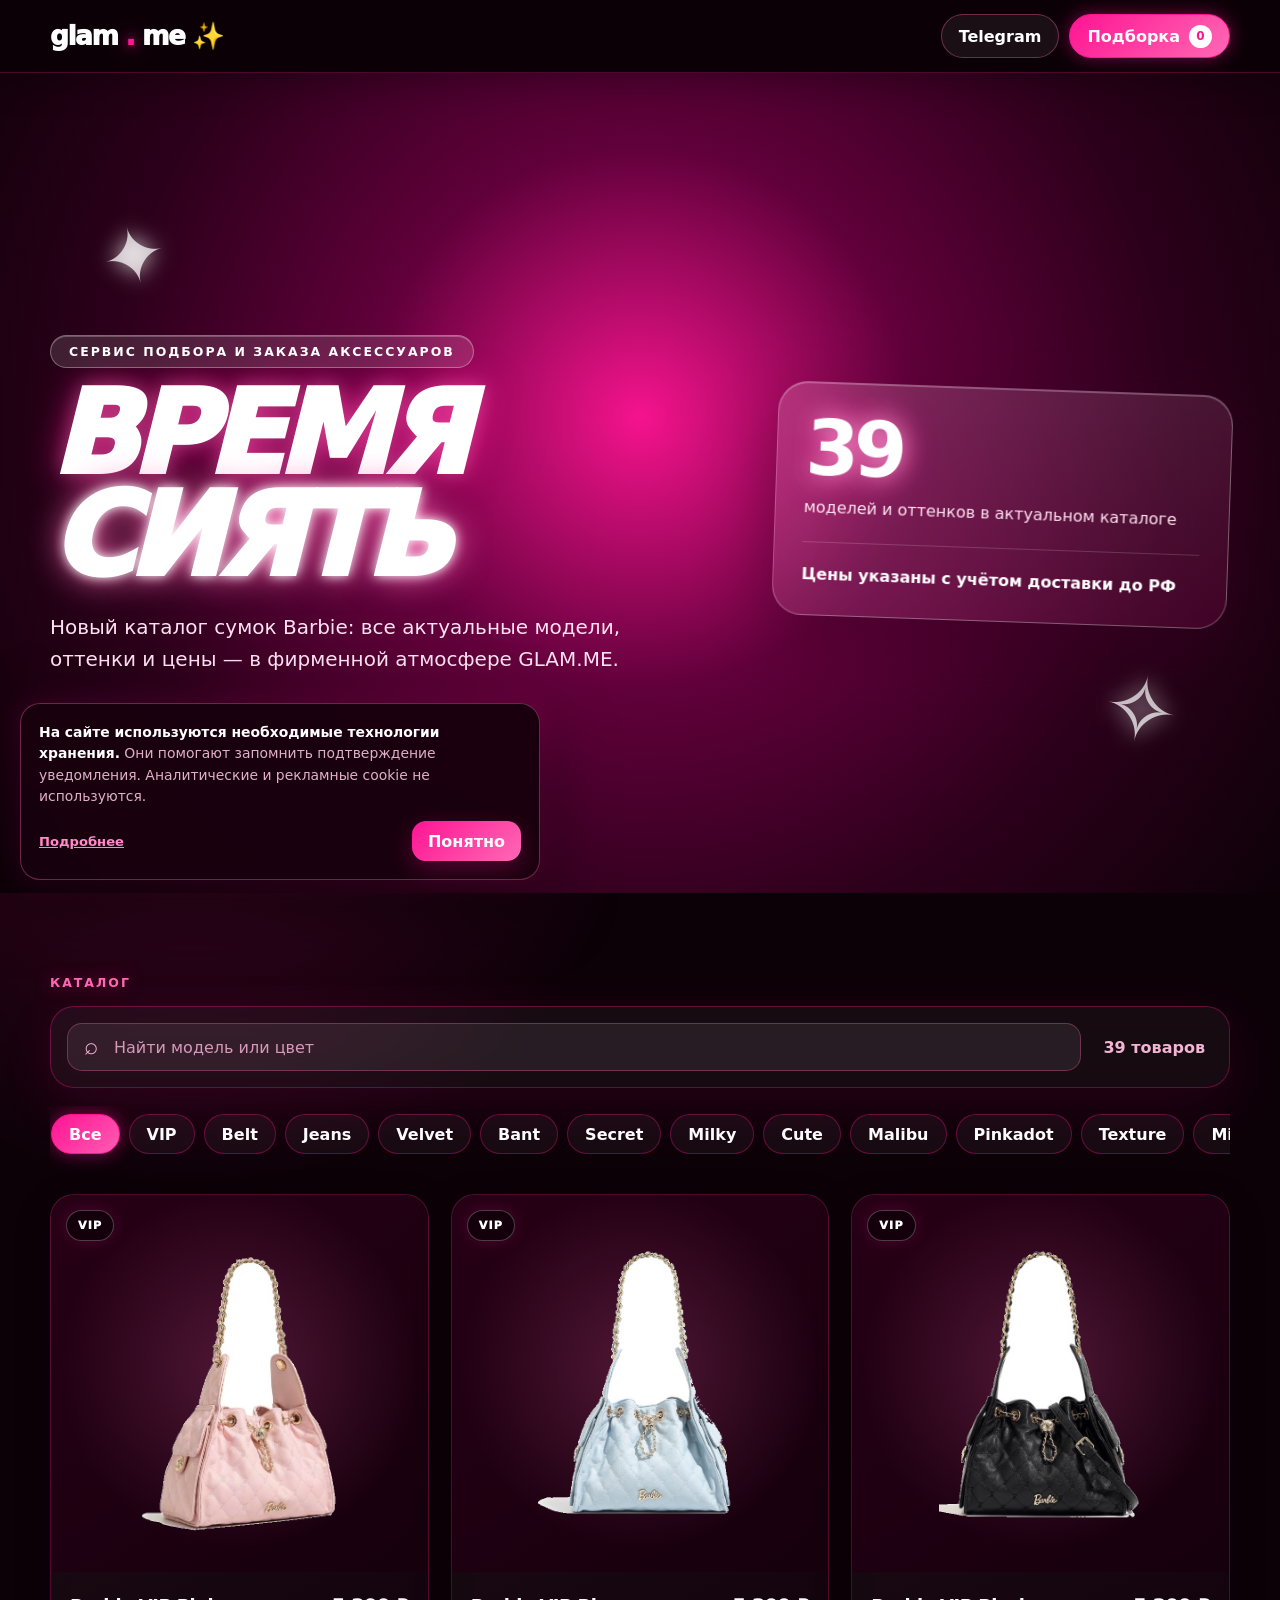
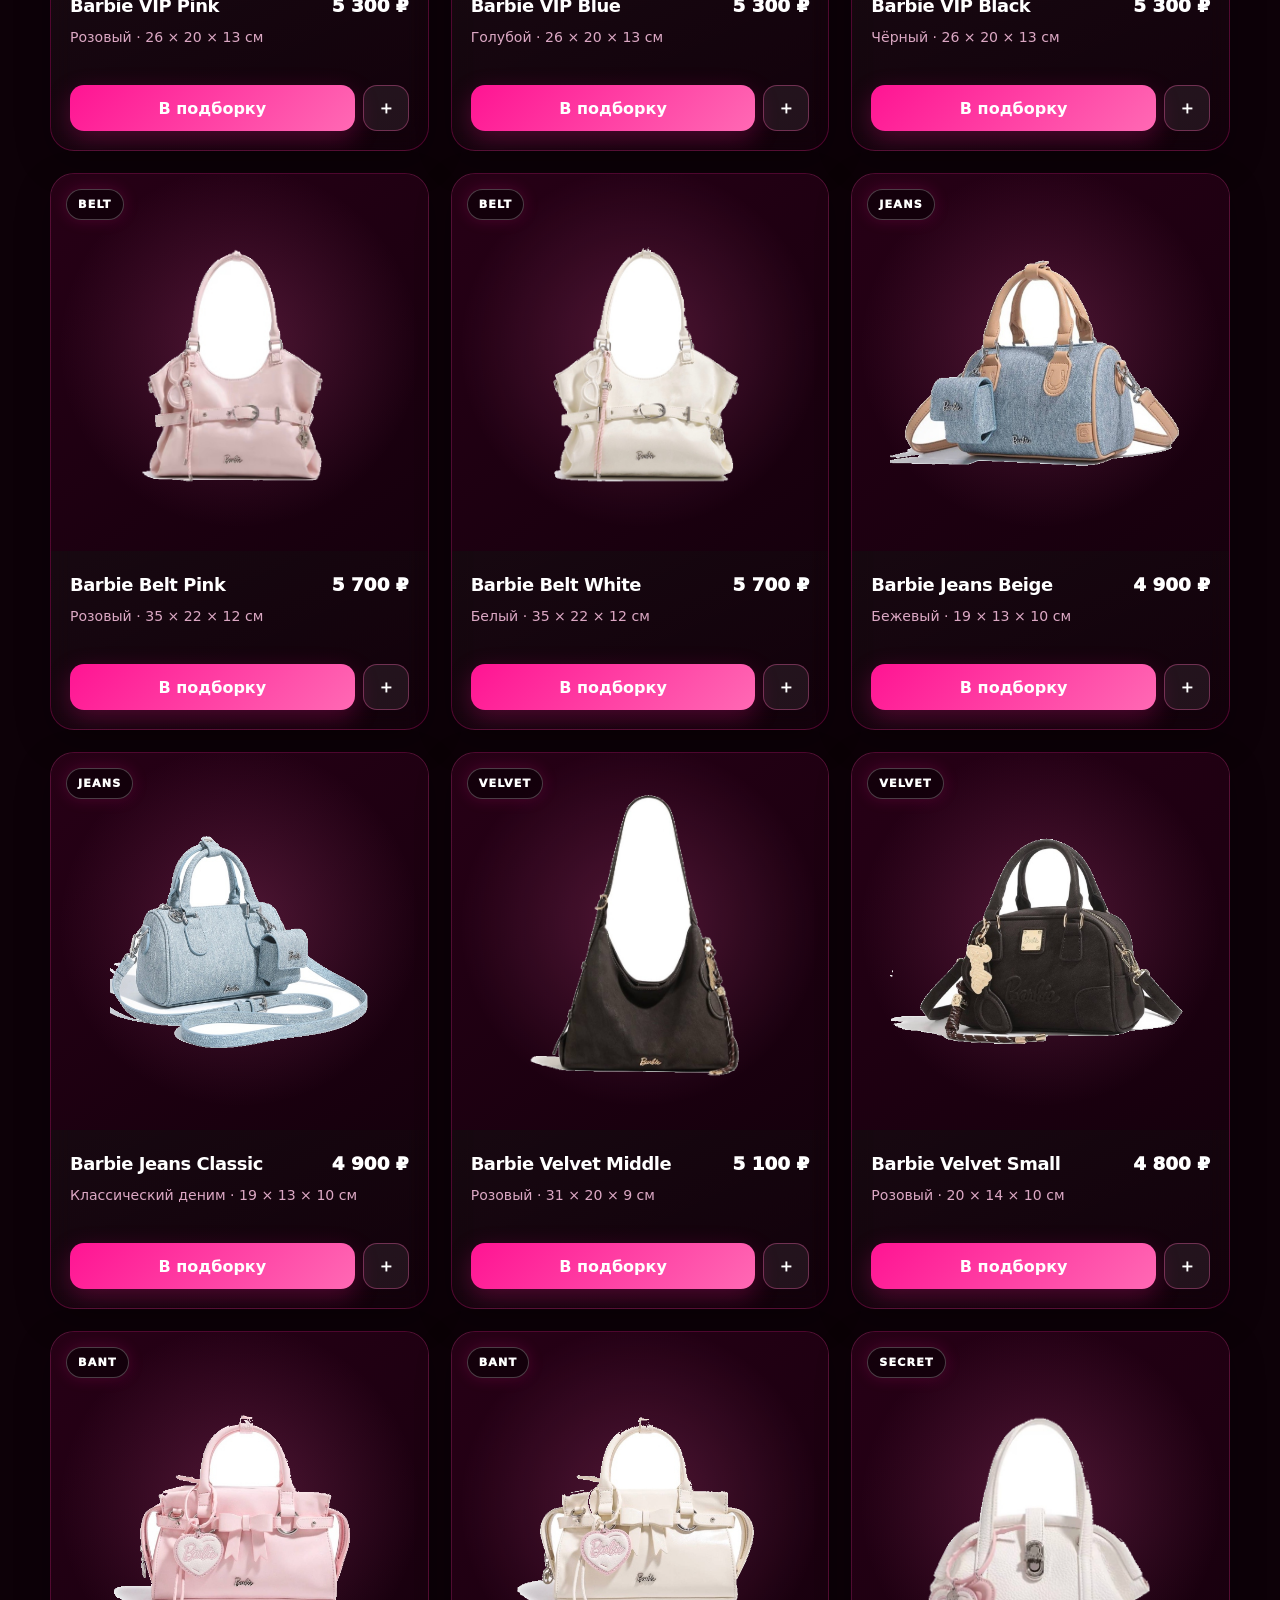
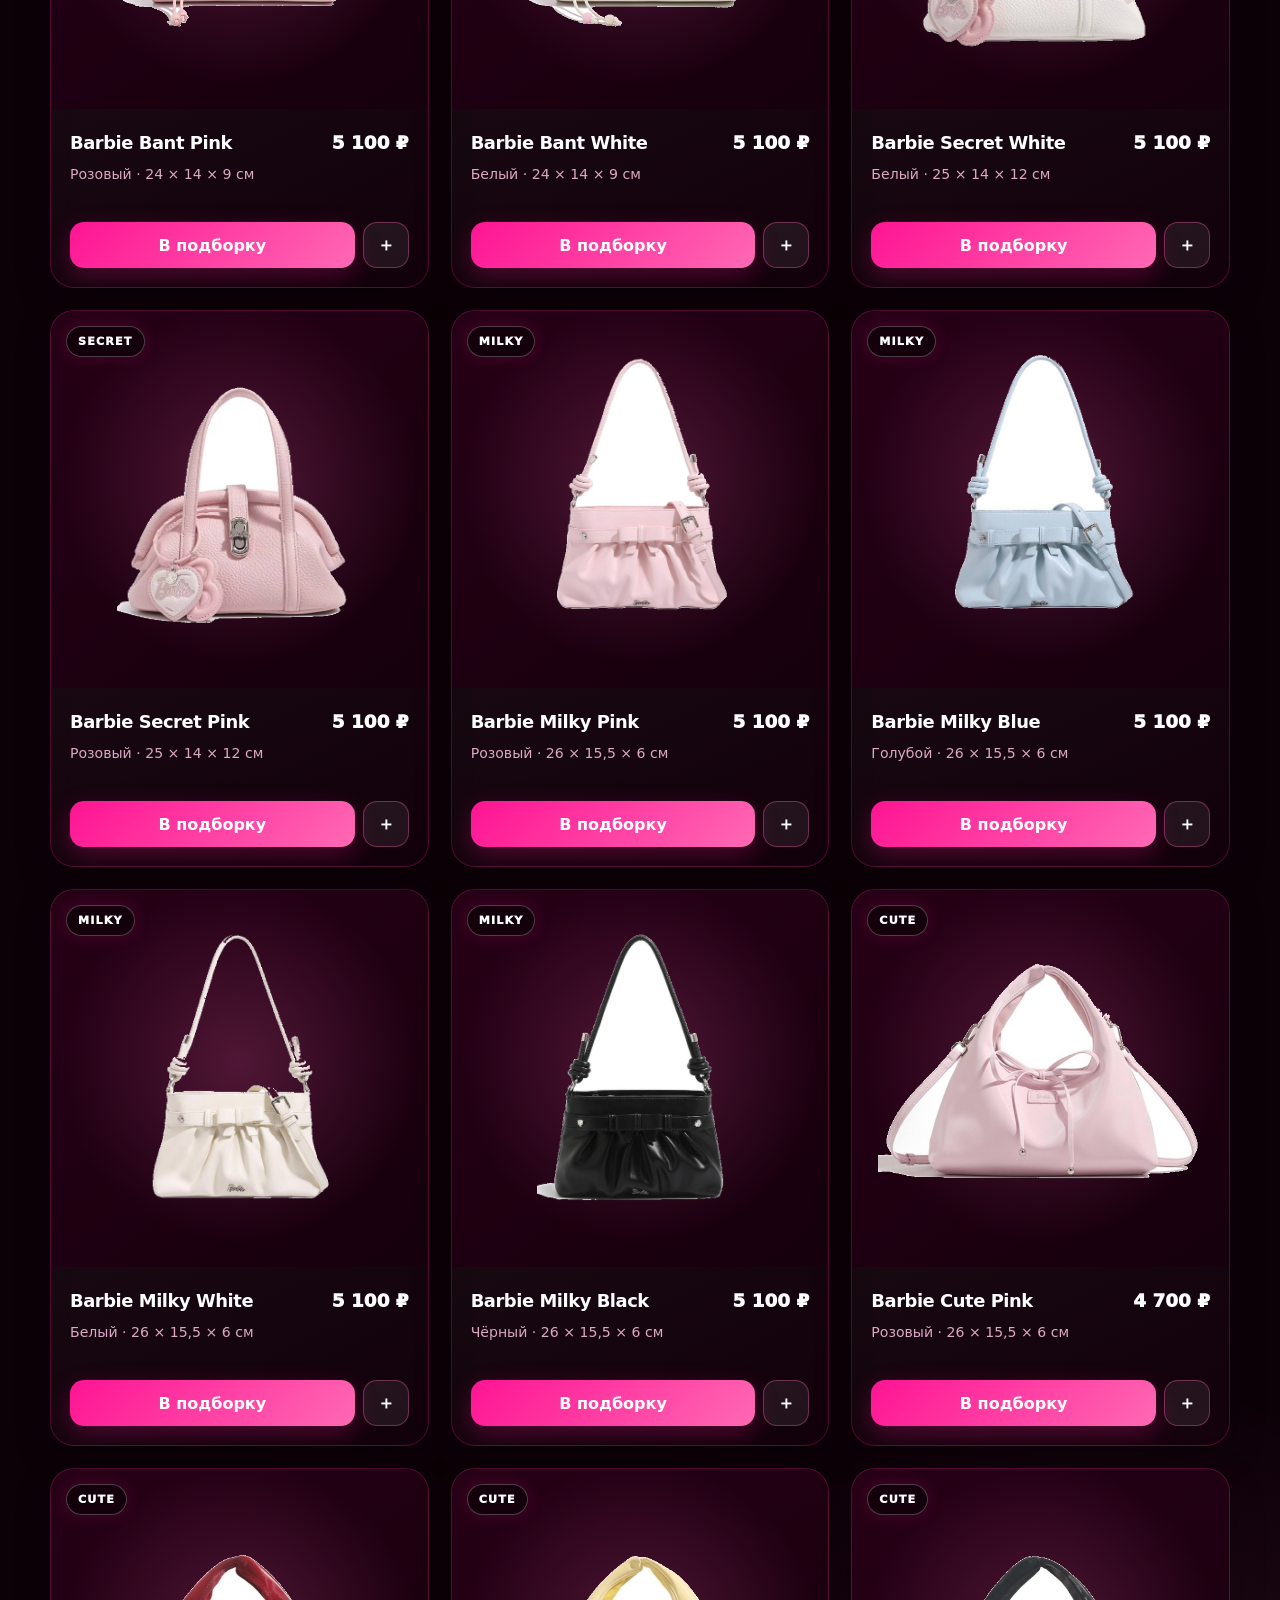
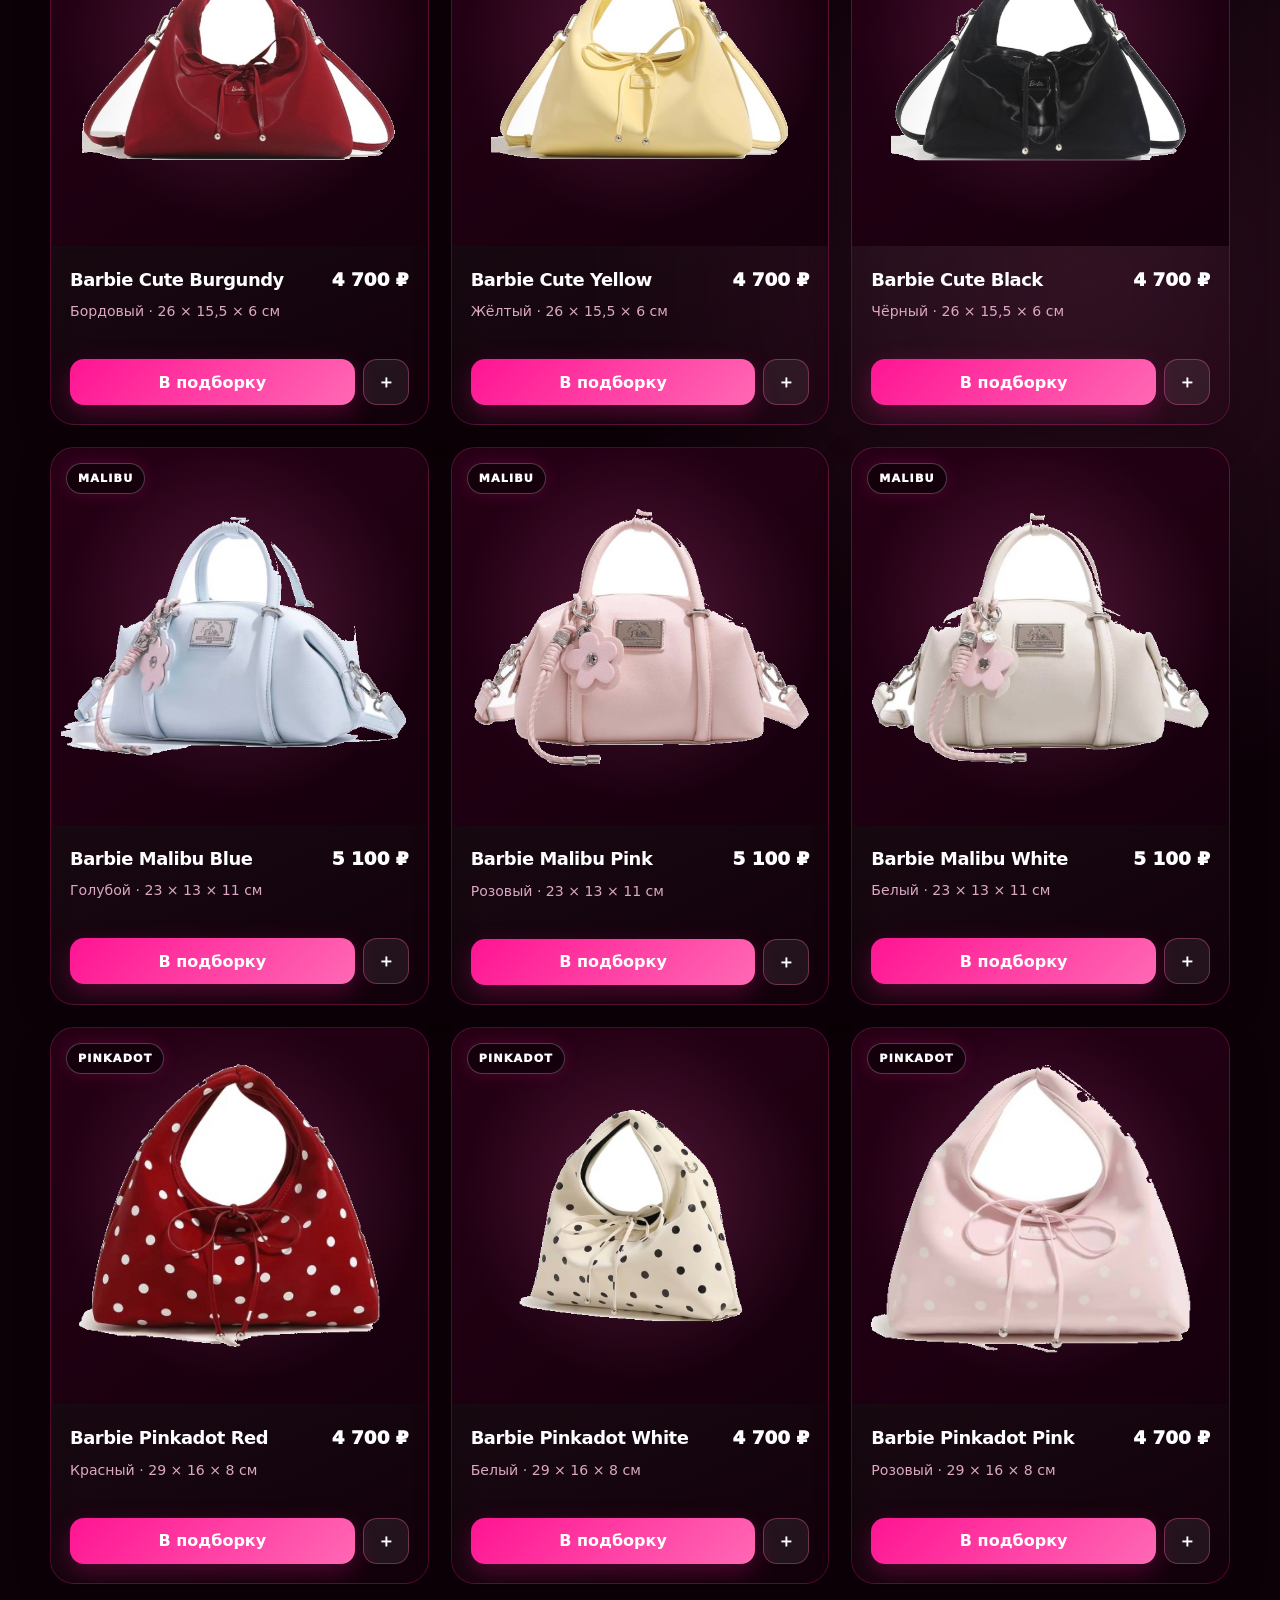
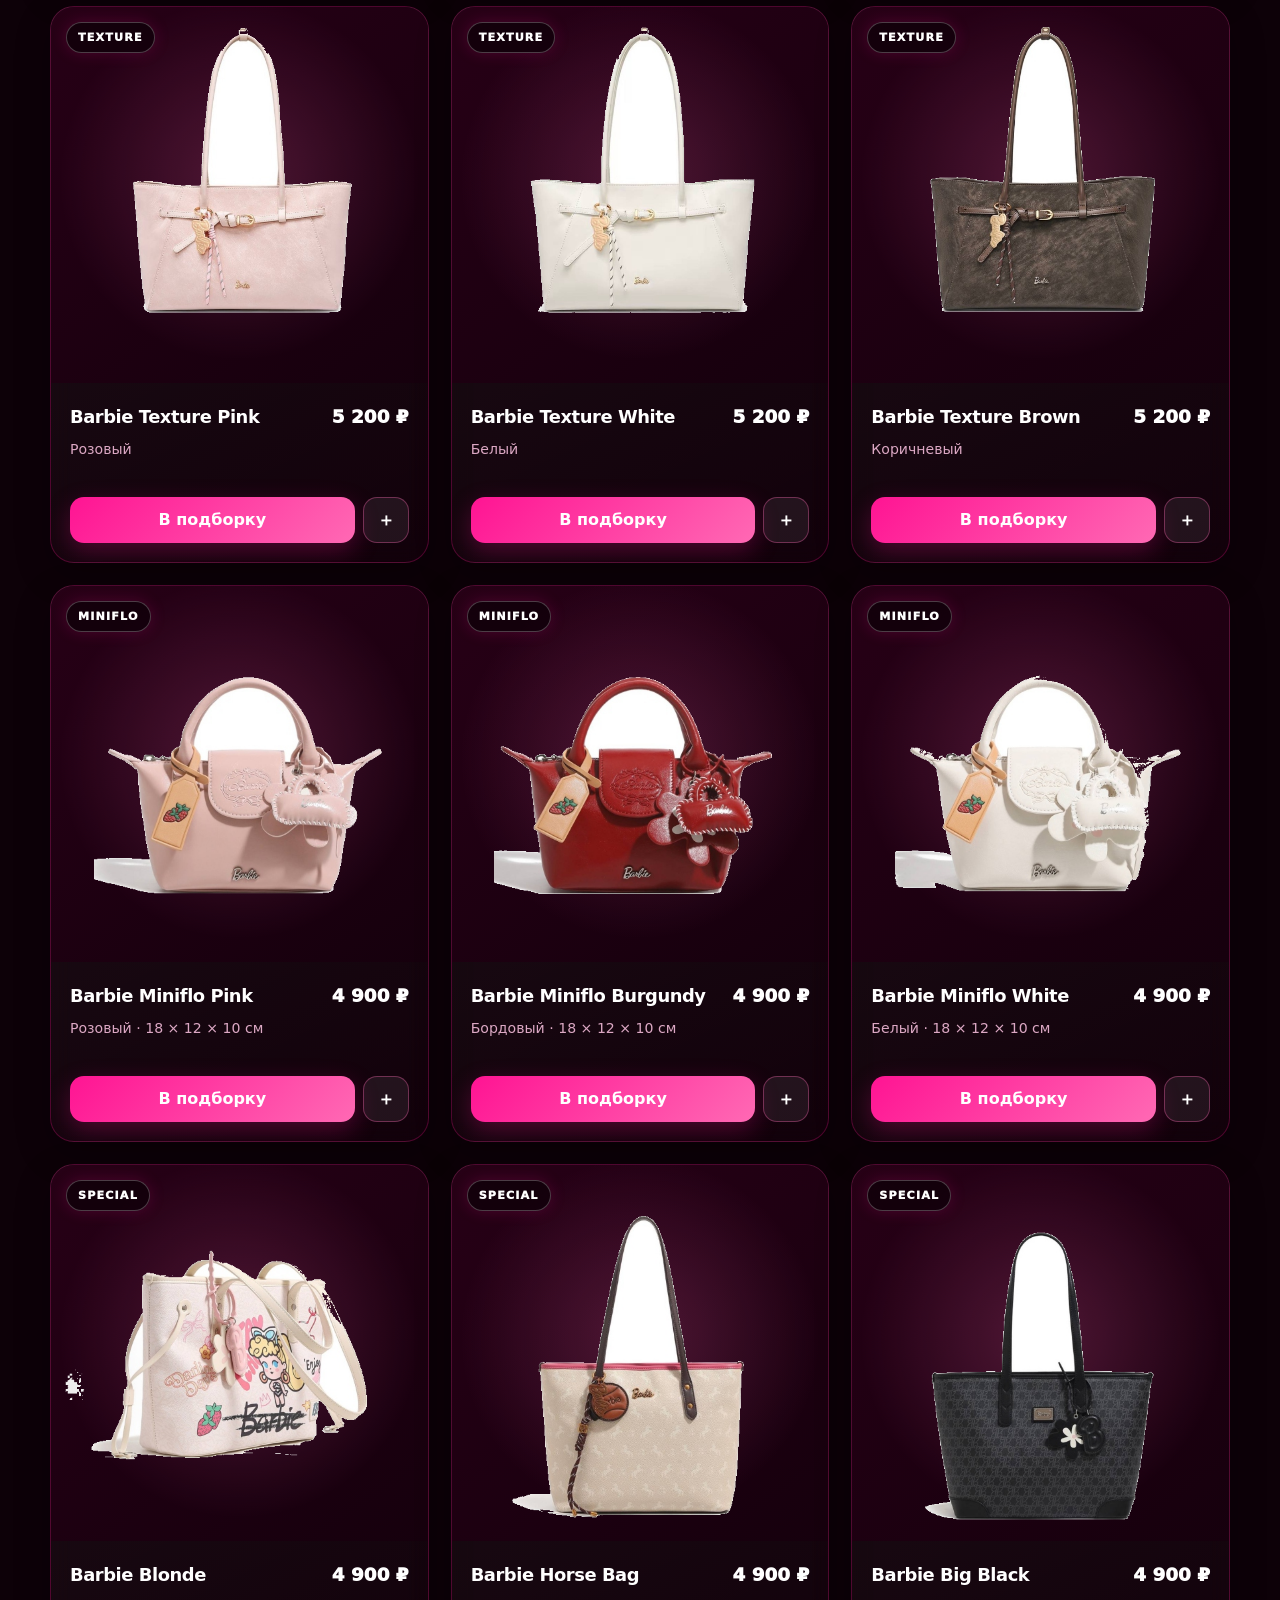
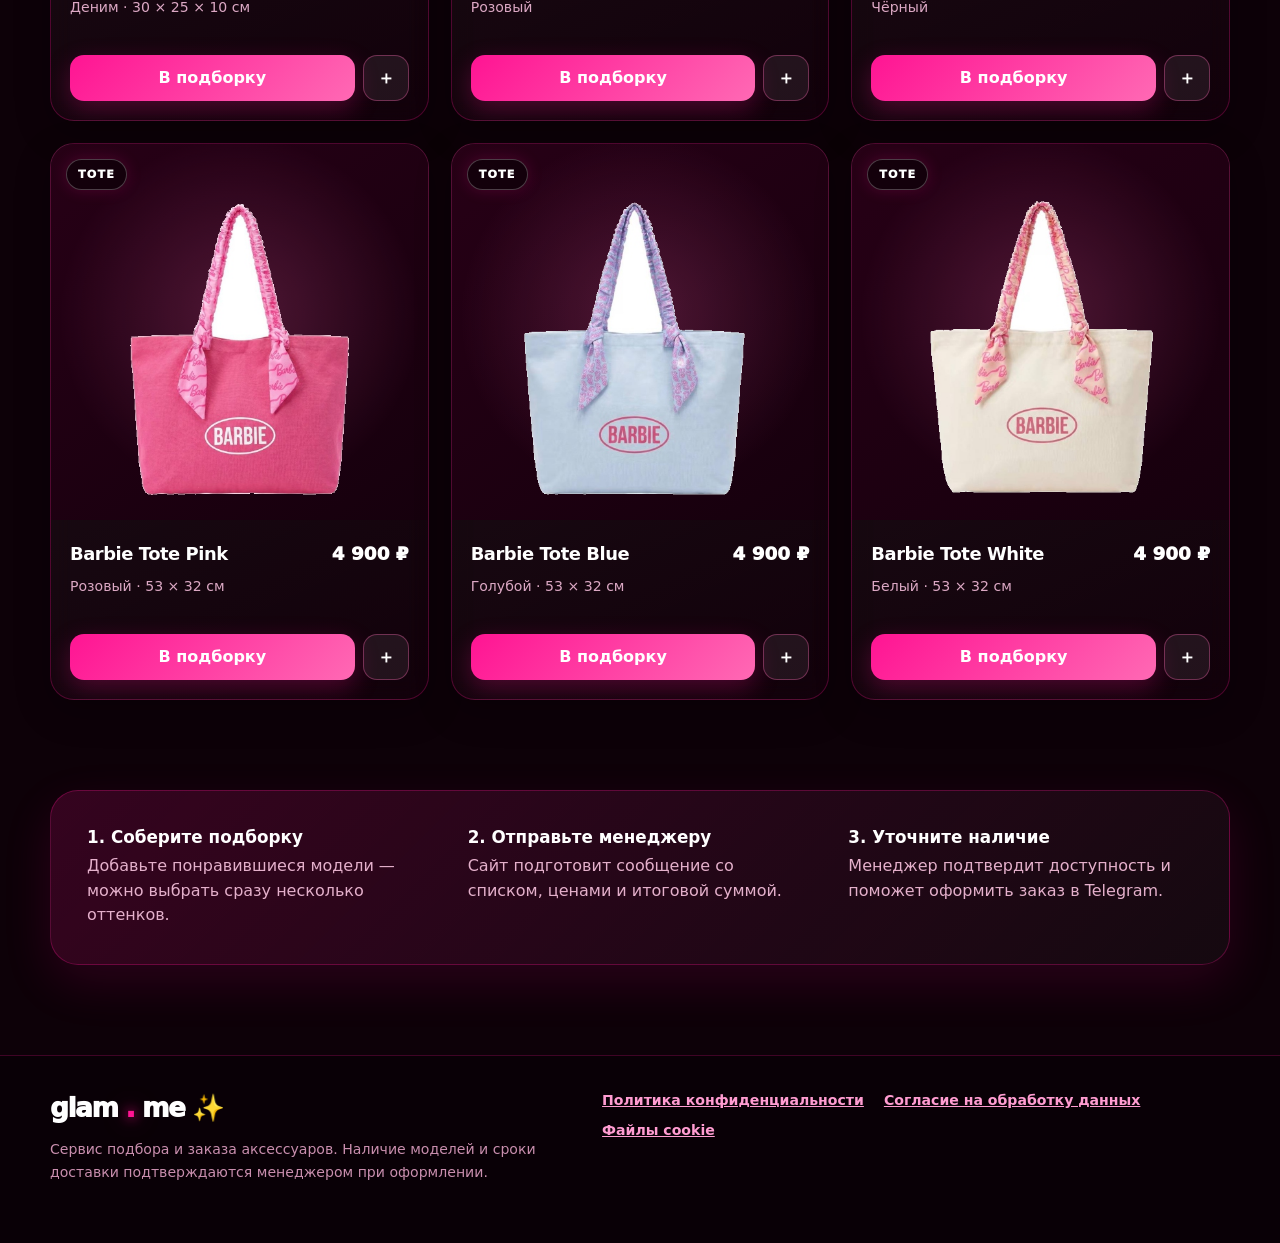
==== commit d0fb650a: "Blend product photos into GLAM.ME card backgrounds" ====
--- a/index.html
+++ b/index.html
@@ -721,6 +721,9 @@
       {id:'tote-white', collection:'Tote', name:'Barbie Tote White', color:'Белый', price:4900, size:'53 × 32 см', image:'catalog/tote-white.jpg'}
     ];
 
+    // Product cutouts use transparent PNGs so the card's pink background stays visible.
+    products.forEach(product => { product.image = product.image.replace(/\.jpg$/, '.png'); });
+
     const collectionOrder = ['Все', 'VIP', 'Belt', 'Jeans', 'Velvet', 'Bant', 'Secret', 'Milky', 'Cute', 'Malibu', 'Pinkadot', 'Texture', 'Miniflo', 'Special', 'Tote'];
     const state = { collection: 'Все', query: '', cart: [], promo: false, activeProduct: null };
     const money = value => new Intl.NumberFormat('ru-RU').format(value) + ' ₽';
